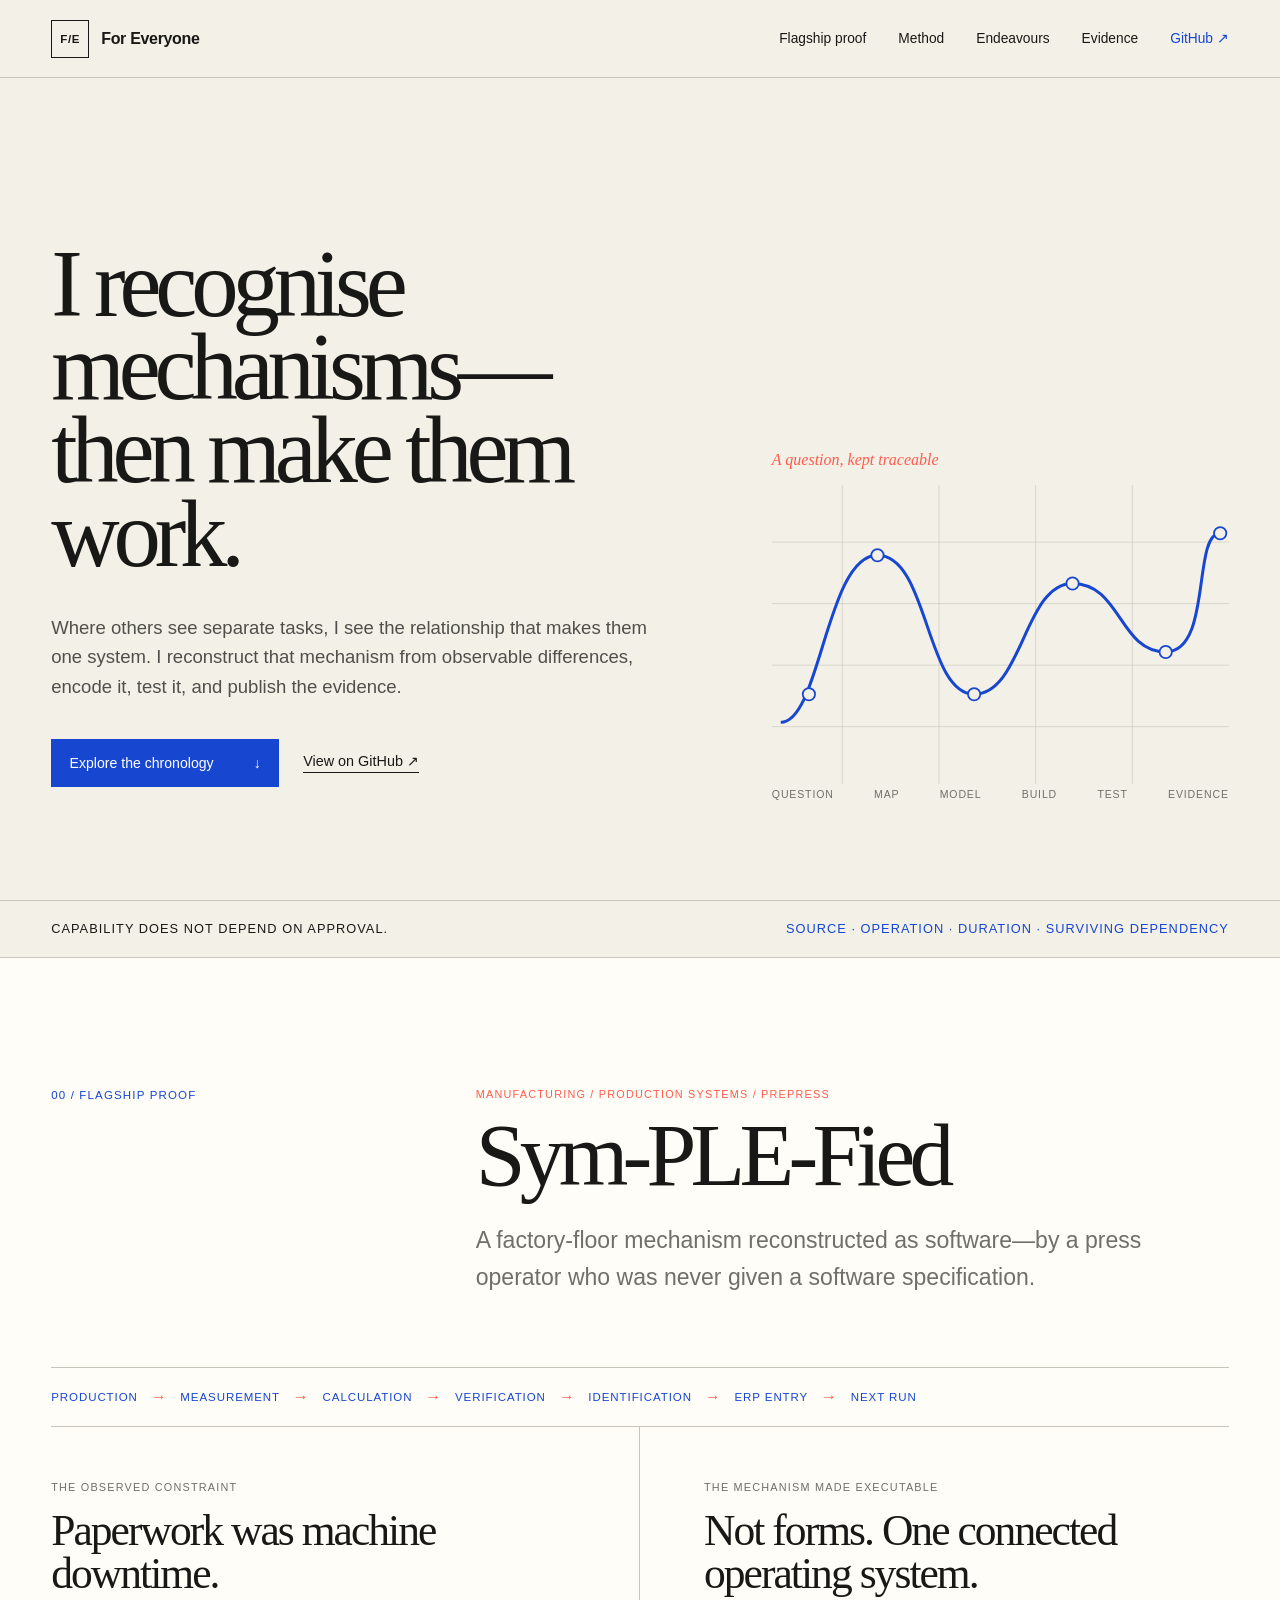
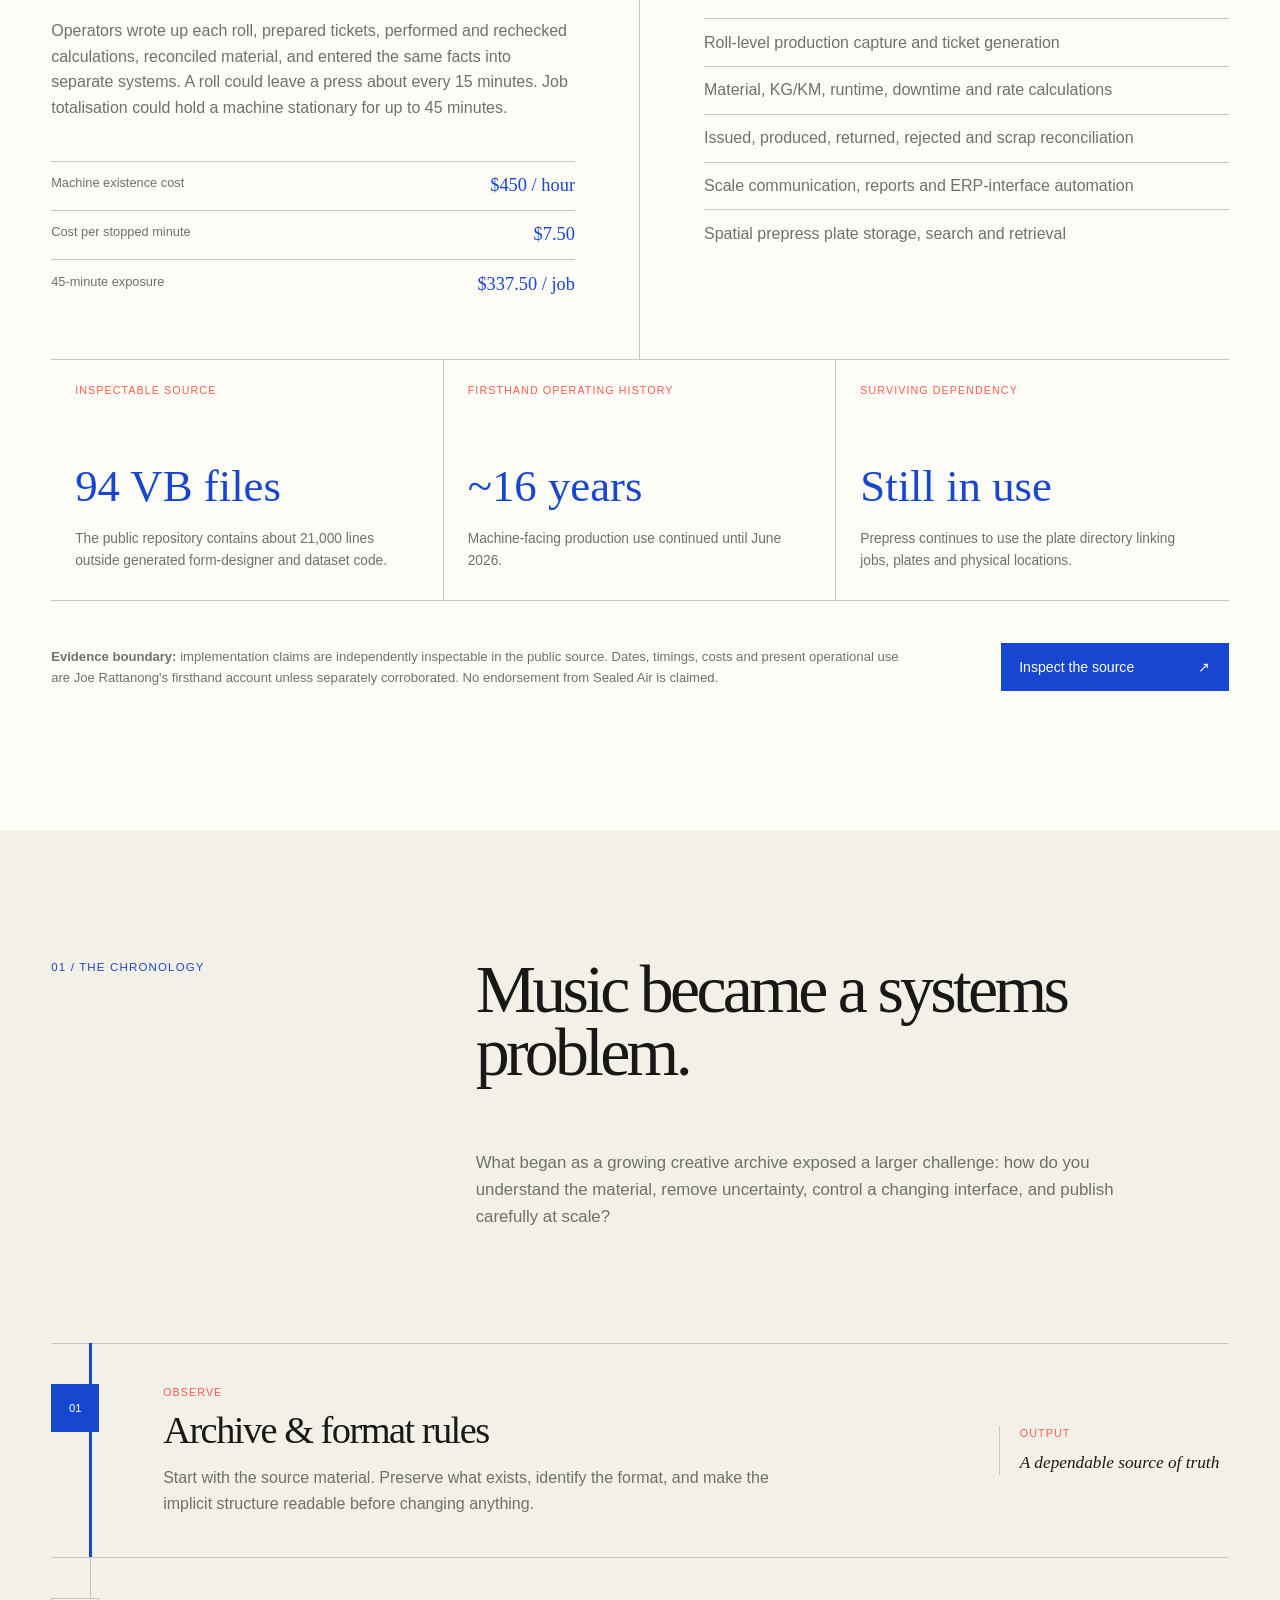
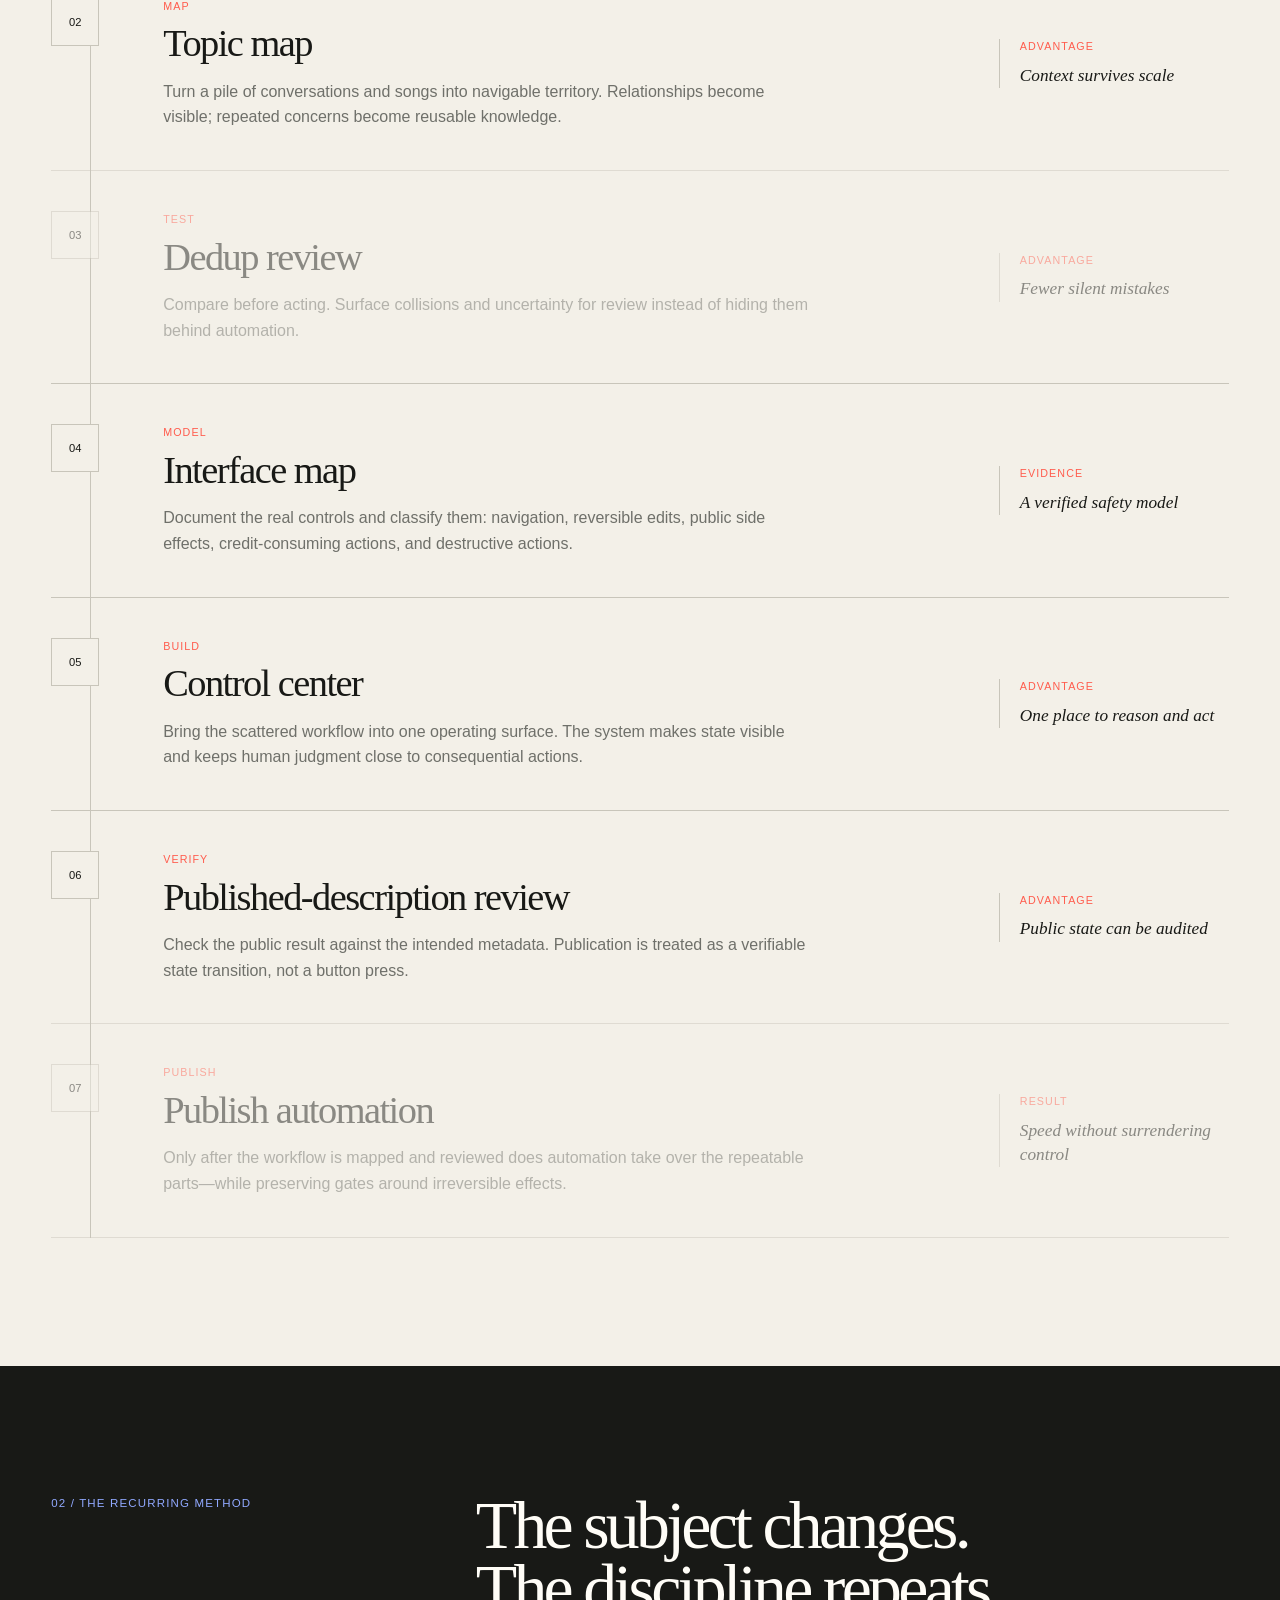
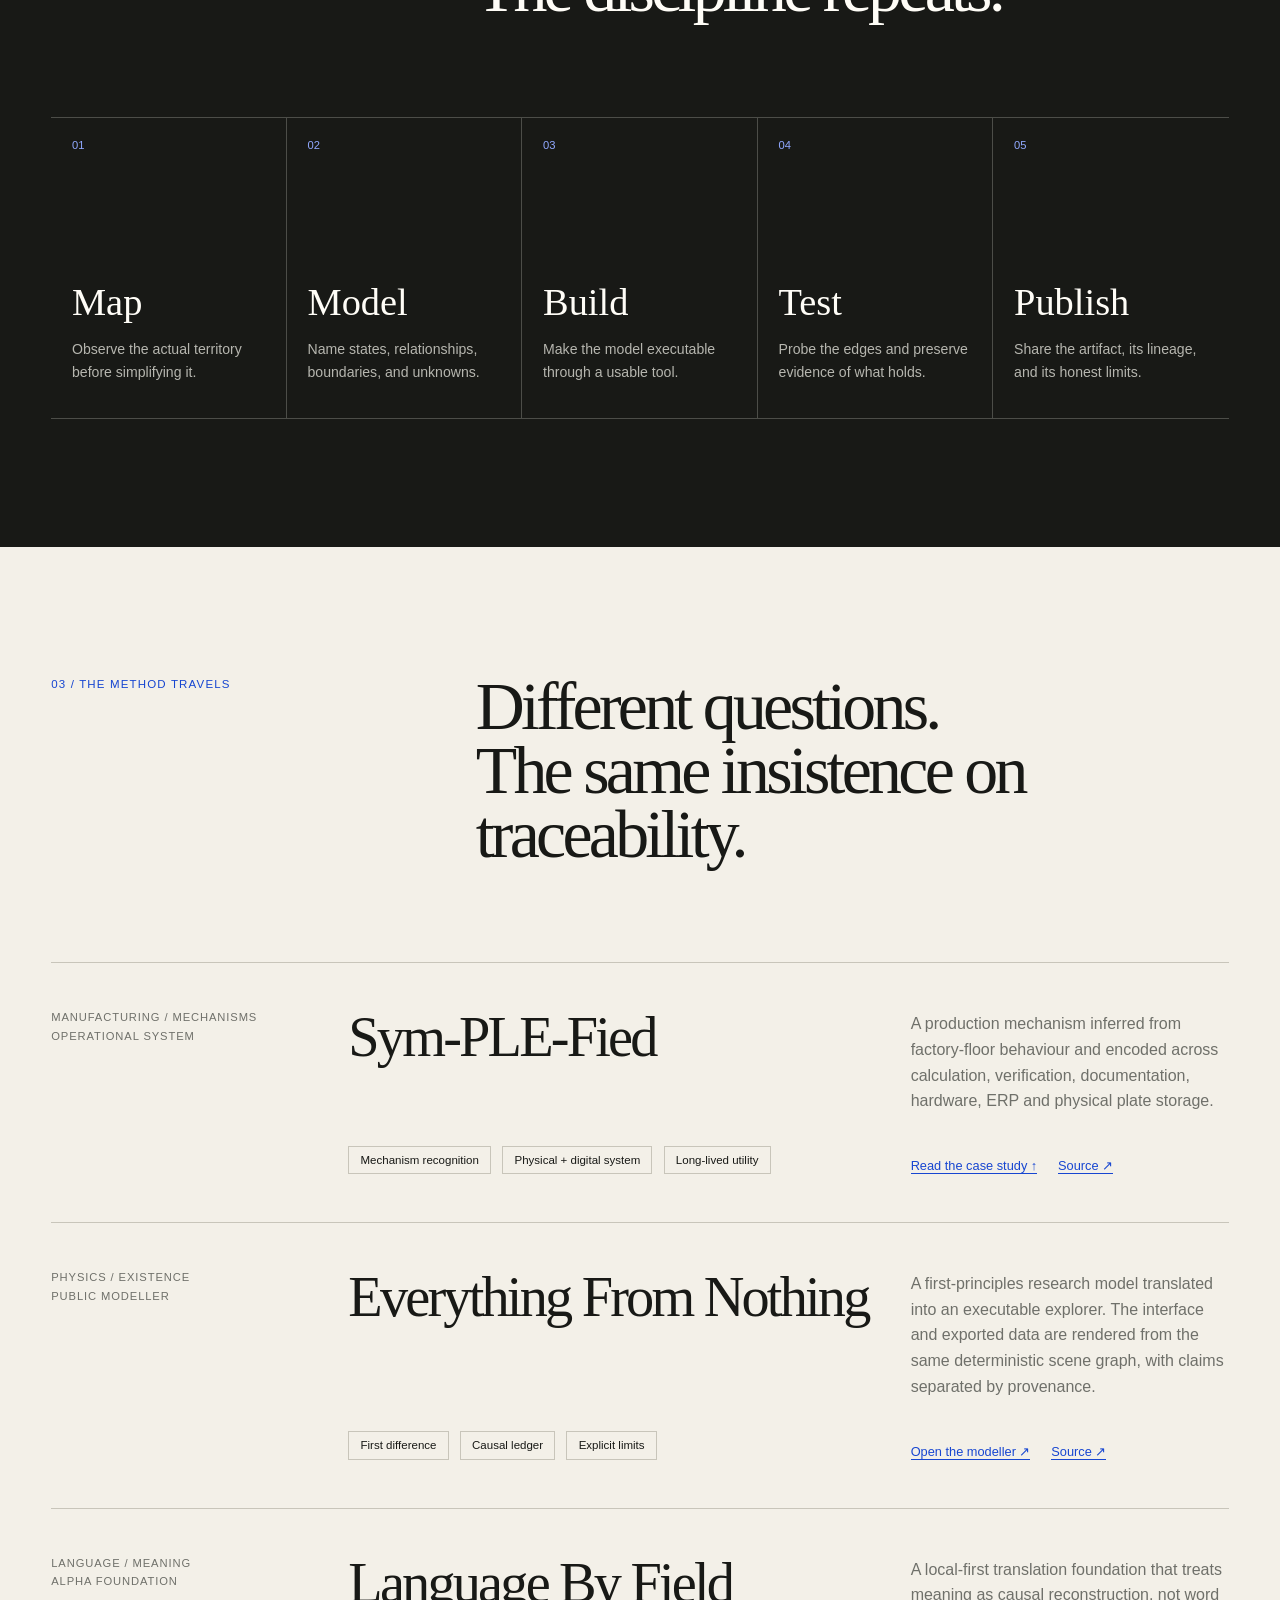
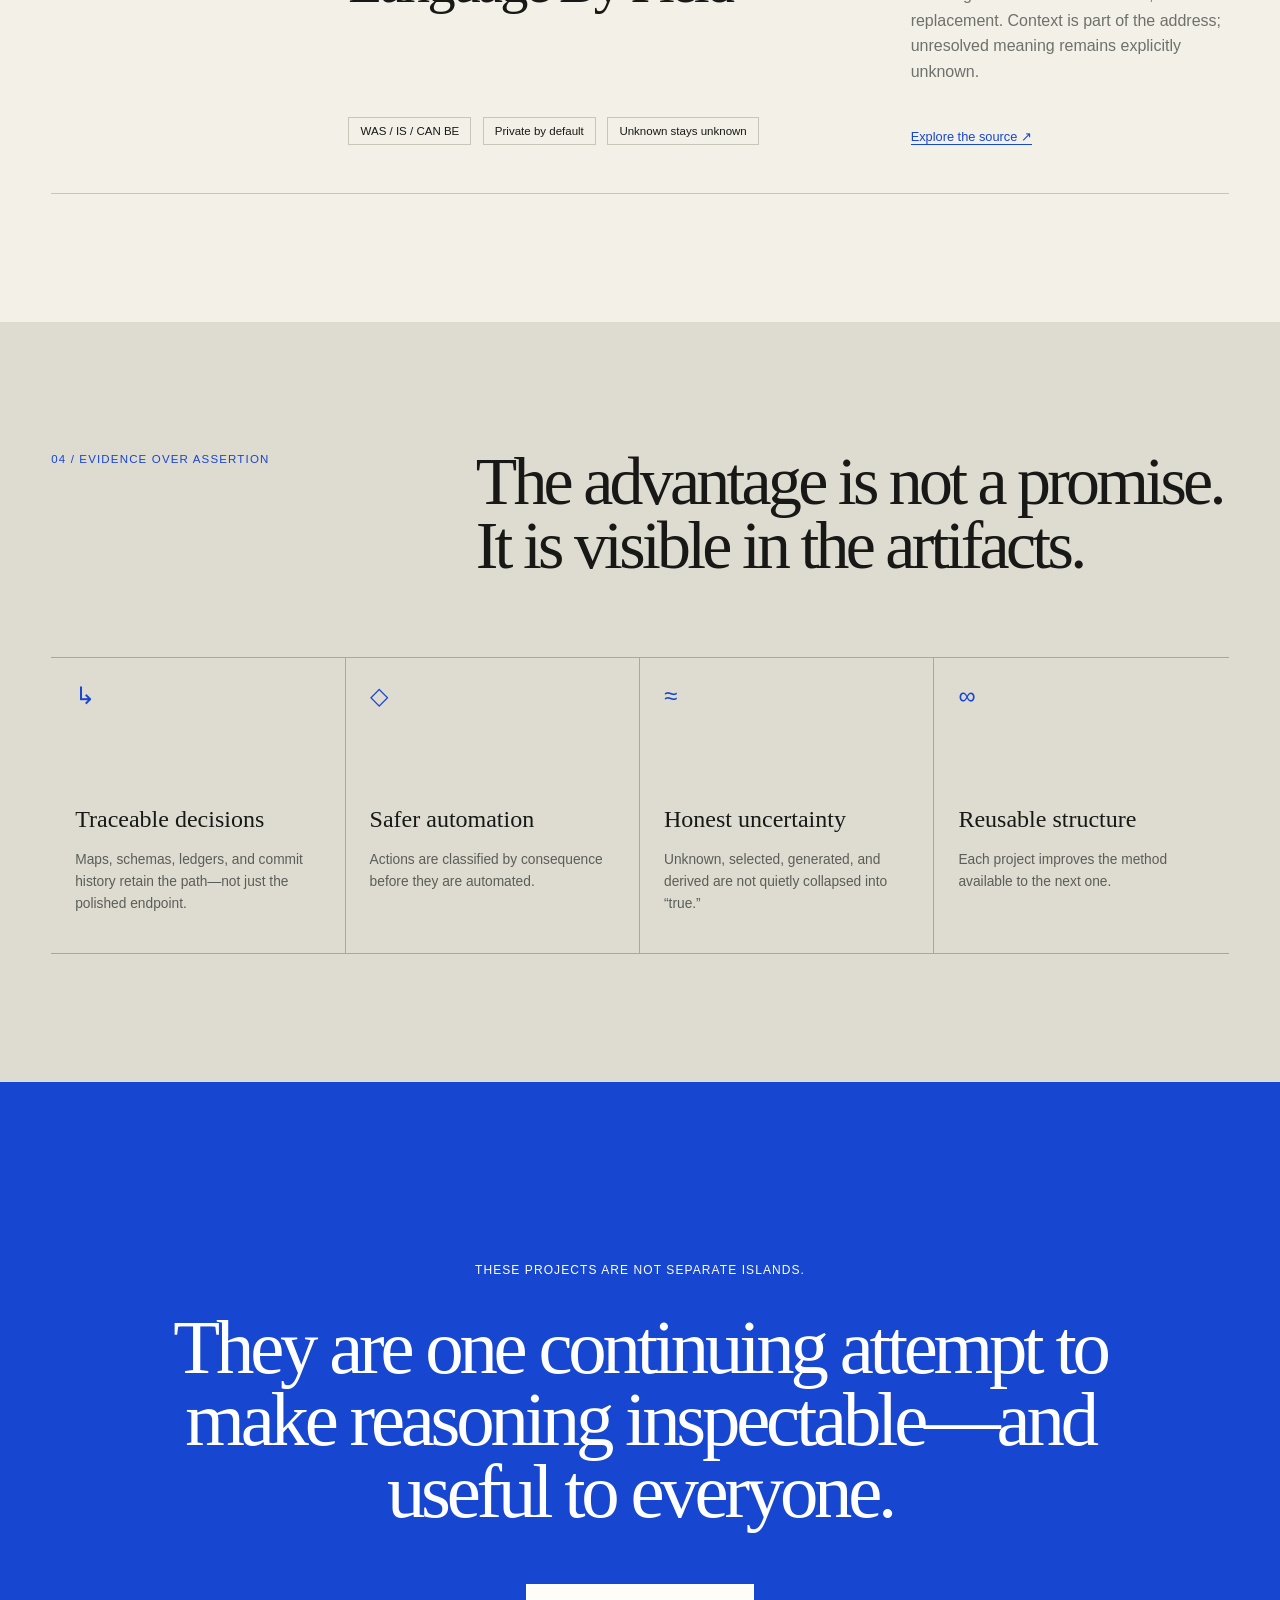
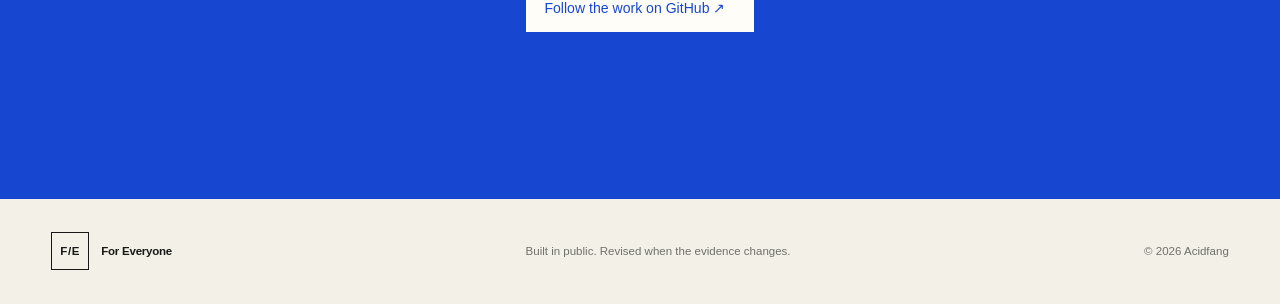
==== index.html @ eb678259 "Showcase mechanism recognition through Sym-PLE-Fied" ====
<!doctype html>
<html lang="en">
<head>
  <meta charset="UTF-8">
  <meta name="viewport" content="width=device-width, initial-scale=1.0">
  <meta name="description" content="Evidence of Joe Rattanong's ability to recognise hidden mechanisms and turn them into durable working systems.">
  <meta property="og:title" content="For Everyone — A method for working in public">
  <meta property="og:description" content="Map the problem. Model the meaning. Build the tool. Test the edges. Publish the evidence.">
  <meta name="theme-color" content="#f3f0e8">
  <title>For Everyone — A chronology of working systems</title>
  <link rel="stylesheet" href="styles.css">
</head>
<body>
  <a class="skip-link" href="#main">Skip to content</a>
  <header class="site-header">
    <a class="brand" href="#top" aria-label="For Everyone, home">
      <span class="brand-mark" aria-hidden="true">F/E</span>
      <span>For Everyone</span>
    </a>
    <button class="menu-toggle" aria-expanded="false" aria-controls="site-nav">Menu</button>
    <nav id="site-nav" aria-label="Main navigation">
      <a href="#mechanism">Flagship proof</a>
      <a href="#method">Method</a>
      <a href="#chronology">Endeavours</a>
      <a href="#evidence">Evidence</a>
      <a class="nav-github" href="https://github.com/Acidfang" target="_blank" rel="noreferrer">GitHub ↗</a>
    </nav>
  </header>

  <main id="main">
    <section class="hero" id="top">
      <div class="hero-copy">
        <h1>I recognise mechanisms—then make them work.</h1>
        <p>Where others see separate tasks, I see the relationship that makes them one system. I reconstruct that mechanism from observable differences, encode it, test it, and publish the evidence.</p>
        <div class="hero-actions">
          <a class="button" href="#chronology">Explore the chronology <span aria-hidden="true">↓</span></a>
          <a class="text-link" href="https://github.com/Acidfang" target="_blank" rel="noreferrer">View on GitHub ↗</a>
        </div>
      </div>
      <div class="hero-diagram" aria-label="A visual trace from a question to public evidence">
        <div class="trace-label">A question, kept traceable</div>
        <svg viewBox="0 0 520 340" role="img" aria-label="An evolving line moves through map, model, build, test, and publish">
          <path class="trace-grid" d="M0 65H520M0 135H520M0 205H520M0 275H520M80 0V340M190 0V340M300 0V340M410 0V340"/>
          <path class="trace-line" d="M10 270 C55 270 62 80 120 80 S175 238 230 238 S287 112 342 112 S395 190 448 190 S478 55 510 55"/>
          <g class="trace-points">
            <circle cx="42" cy="238" r="7"/><circle cx="120" cy="80" r="7"/><circle cx="230" cy="238" r="7"/>
            <circle cx="342" cy="112" r="7"/><circle cx="448" cy="190" r="7"/><circle cx="510" cy="55" r="7"/>
          </g>
        </svg>
        <div class="trace-legend"><span>question</span><span>map</span><span>model</span><span>build</span><span>test</span><span>evidence</span></div>
      </div>
    </section>

    <section class="principle-strip" aria-label="Core principle">
      <p>Capability does not depend on approval.</p>
      <p>Source · operation · duration · surviving dependency</p>
    </section>

    <section class="mechanism-case section" id="mechanism">
      <div class="case-heading">
        <p class="section-number">00 / Flagship proof</p>
        <div>
          <p class="case-kicker">Manufacturing / production systems / prepress</p>
          <h2>Sym-PLE-Fied</h2>
          <p class="case-lede">A factory-floor mechanism reconstructed as software—by a press operator who was never given a software specification.</p>
        </div>
      </div>

      <div class="case-flow" aria-label="The production mechanism recognised and automated">
        <span>Production</span><i>→</i><span>Measurement</span><i>→</i><span>Calculation</span><i>→</i><span>Verification</span><i>→</i><span>Identification</span><i>→</i><span>ERP entry</span><i>→</i><span>Next run</span>
      </div>

      <div class="case-grid">
        <article class="case-problem">
          <p class="case-label">The observed constraint</p>
          <h3>Paperwork was machine downtime.</h3>
          <p>Operators wrote up each roll, prepared tickets, performed and rechecked calculations, reconciled material, and entered the same facts into separate systems. A roll could leave a press about every 15 minutes. Job totalisation could hold a machine stationary for up to 45 minutes.</p>
          <dl class="impact-math">
            <div><dt>Machine existence cost</dt><dd>$450 / hour</dd></div>
            <div><dt>Cost per stopped minute</dt><dd>$7.50</dd></div>
            <div><dt>45-minute exposure</dt><dd>$337.50 / job</dd></div>
          </dl>
        </article>

        <article class="case-system">
          <p class="case-label">The mechanism made executable</p>
          <h3>Not forms. One connected operating system.</h3>
          <ul>
            <li>Roll-level production capture and ticket generation</li>
            <li>Material, KG/KM, runtime, downtime and rate calculations</li>
            <li>Issued, produced, returned, rejected and scrap reconciliation</li>
            <li>Scale communication, reports and ERP-interface automation</li>
            <li>Spatial prepress plate storage, search and retrieval</li>
          </ul>
        </article>
      </div>

      <div class="case-evidence">
        <article>
          <span>Inspectable source</span>
          <strong>94 VB files</strong>
          <p>The public repository contains about 21,000 lines outside generated form-designer and dataset code.</p>
        </article>
        <article>
          <span>Firsthand operating history</span>
          <strong>~16 years</strong>
          <p>Machine-facing production use continued until June 2026.</p>
        </article>
        <article>
          <span>Surviving dependency</span>
          <strong>Still in use</strong>
          <p>Prepress continues to use the plate directory linking jobs, plates and physical locations.</p>
        </article>
      </div>

      <div class="case-boundary">
        <p><strong>Evidence boundary:</strong> implementation claims are independently inspectable in the public source. Dates, timings, costs and present operational use are Joe Rattanong's firsthand account unless separately corroborated. No endorsement from Sealed Air is claimed.</p>
        <a class="button" href="https://github.com/Acidfang/Sym-PLE-Fied" target="_blank" rel="noreferrer">Inspect the source <span aria-hidden="true">↗</span></a>
      </div>
    </section>

    <section class="chronology section" id="chronology">
      <div class="section-intro">
        <p class="section-number">01 / The chronology</p>
        <h2>Music became a systems problem.</h2>
        <p>What began as a growing creative archive exposed a larger challenge: how do you understand the material, remove uncertainty, control a changing interface, and publish carefully at scale?</p>
      </div>

      <div class="timeline" data-timeline>
        <div class="timeline-rail" aria-hidden="true"><span></span></div>
        <article class="timeline-step is-active" data-step>
          <div class="step-index">01</div>
          <div class="step-copy">
            <p class="step-type">Observe</p>
            <h3>Archive &amp; format rules</h3>
            <p>Start with the source material. Preserve what exists, identify the format, and make the implicit structure readable before changing anything.</p>
          </div>
          <div class="step-output"><span>Output</span> A dependable source of truth</div>
        </article>
        <article class="timeline-step" data-step>
          <div class="step-index">02</div>
          <div class="step-copy">
            <p class="step-type">Map</p>
            <h3>Topic map</h3>
            <p>Turn a pile of conversations and songs into navigable territory. Relationships become visible; repeated concerns become reusable knowledge.</p>
          </div>
          <div class="step-output"><span>Advantage</span> Context survives scale</div>
        </article>
        <article class="timeline-step" data-step>
          <div class="step-index">03</div>
          <div class="step-copy">
            <p class="step-type">Test</p>
            <h3>Dedup review</h3>
            <p>Compare before acting. Surface collisions and uncertainty for review instead of hiding them behind automation.</p>
          </div>
          <div class="step-output"><span>Advantage</span> Fewer silent mistakes</div>
        </article>
        <article class="timeline-step" data-step>
          <div class="step-index">04</div>
          <div class="step-copy">
            <p class="step-type">Model</p>
            <h3>Interface map</h3>
            <p>Document the real controls and classify them: navigation, reversible edits, public side effects, credit-consuming actions, and destructive actions.</p>
          </div>
          <div class="step-output"><span>Evidence</span> A verified safety model</div>
        </article>
        <article class="timeline-step" data-step>
          <div class="step-index">05</div>
          <div class="step-copy">
            <p class="step-type">Build</p>
            <h3>Control center</h3>
            <p>Bring the scattered workflow into one operating surface. The system makes state visible and keeps human judgment close to consequential actions.</p>
          </div>
          <div class="step-output"><span>Advantage</span> One place to reason and act</div>
        </article>
        <article class="timeline-step" data-step>
          <div class="step-index">06</div>
          <div class="step-copy">
            <p class="step-type">Verify</p>
            <h3>Published-description review</h3>
            <p>Check the public result against the intended metadata. Publication is treated as a verifiable state transition, not a button press.</p>
          </div>
          <div class="step-output"><span>Advantage</span> Public state can be audited</div>
        </article>
        <article class="timeline-step" data-step>
          <div class="step-index">07</div>
          <div class="step-copy">
            <p class="step-type">Publish</p>
            <h3>Publish automation</h3>
            <p>Only after the workflow is mapped and reviewed does automation take over the repeatable parts—while preserving gates around irreversible effects.</p>
          </div>
          <div class="step-output"><span>Result</span> Speed without surrendering control</div>
        </article>
      </div>
    </section>

    <section class="method section" id="method">
      <div class="section-intro compact">
        <p class="section-number">02 / The recurring method</p>
        <h2>The subject changes.<br>The discipline repeats.</h2>
      </div>
      <ol class="method-loop">
        <li><span>01</span><strong>Map</strong><p>Observe the actual territory before simplifying it.</p></li>
        <li><span>02</span><strong>Model</strong><p>Name states, relationships, boundaries, and unknowns.</p></li>
        <li><span>03</span><strong>Build</strong><p>Make the model executable through a usable tool.</p></li>
        <li><span>04</span><strong>Test</strong><p>Probe the edges and preserve evidence of what holds.</p></li>
        <li><span>05</span><strong>Publish</strong><p>Share the artifact, its lineage, and its honest limits.</p></li>
      </ol>
    </section>

    <section class="endeavours section" id="endeavours">
      <div class="section-intro compact">
        <p class="section-number">03 / The method travels</p>
        <h2>Different questions.<br>The same insistence on traceability.</h2>
      </div>
      <div class="project-list">
        <article class="project">
          <div class="project-meta"><span>Manufacturing / mechanisms</span><span>Operational system</span></div>
          <h3>Sym-PLE-Fied</h3>
          <p>A production mechanism inferred from factory-floor behaviour and encoded across calculation, verification, documentation, hardware, ERP and physical plate storage.</p>
          <ul aria-label="Project principles"><li>Mechanism recognition</li><li>Physical + digital system</li><li>Long-lived utility</li></ul>
          <div class="project-links">
            <a href="#mechanism">Read the case study ↑</a>
            <a href="https://github.com/Acidfang/Sym-PLE-Fied" target="_blank" rel="noreferrer">Source ↗</a>
          </div>
        </article>
        <article class="project">
          <div class="project-meta"><span>Physics / existence</span><span>Public modeller</span></div>
          <h3>Everything From Nothing</h3>
          <p>A first-principles research model translated into an executable explorer. The interface and exported data are rendered from the same deterministic scene graph, with claims separated by provenance.</p>
          <ul aria-label="Project principles"><li>First difference</li><li>Causal ledger</li><li>Explicit limits</li></ul>
          <div class="project-links">
            <a href="https://acidfang.github.io/EverthingFromNothing/" target="_blank" rel="noreferrer">Open the modeller ↗</a>
            <a href="https://github.com/Acidfang/EverthingFromNothing" target="_blank" rel="noreferrer">Source ↗</a>
          </div>
        </article>
        <article class="project">
          <div class="project-meta"><span>Language / meaning</span><span>Alpha foundation</span></div>
          <h3>Language By Field</h3>
          <p>A local-first translation foundation that treats meaning as causal reconstruction, not word replacement. Context is part of the address; unresolved meaning remains explicitly unknown.</p>
          <ul aria-label="Project principles"><li>WAS / IS / CAN BE</li><li>Private by default</li><li>Unknown stays unknown</li></ul>
          <div class="project-links">
            <a href="https://github.com/Acidfang/LanguageByField" target="_blank" rel="noreferrer">Explore the source ↗</a>
          </div>
        </article>
      </div>
    </section>

    <section class="evidence section" id="evidence">
      <div class="evidence-heading">
        <p class="section-number">04 / Evidence over assertion</p>
        <h2>The advantage is not a promise.<br>It is visible in the artifacts.</h2>
      </div>
      <div class="evidence-grid">
        <div><span class="evidence-mark">↳</span><h3>Traceable decisions</h3><p>Maps, schemas, ledgers, and commit history retain the path—not just the polished endpoint.</p></div>
        <div><span class="evidence-mark">◇</span><h3>Safer automation</h3><p>Actions are classified by consequence before they are automated.</p></div>
        <div><span class="evidence-mark">≈</span><h3>Honest uncertainty</h3><p>Unknown, selected, generated, and derived are not quietly collapsed into “true.”</p></div>
        <div><span class="evidence-mark">∞</span><h3>Reusable structure</h3><p>Each project improves the method available to the next one.</p></div>
      </div>
    </section>

    <section class="closing">
      <p>These projects are not separate islands.</p>
      <h2>They are one continuing attempt to make reasoning inspectable—and useful to everyone.</h2>
      <a class="button button-light" href="https://github.com/Acidfang" target="_blank" rel="noreferrer">Follow the work on GitHub ↗</a>
    </section>
  </main>

  <footer>
    <a class="brand footer-brand" href="#top"><span class="brand-mark">F/E</span><span>For Everyone</span></a>
    <p>Built in public. Revised when the evidence changes.</p>
    <p>© <span id="year"></span> Acidfang</p>
  </footer>
  <script src="script.js"></script>
</body>
</html>
---- styles.css ----
:root {
  --paper: #f3f0e8;
  --ink: #181916;
  --muted: #6f706a;
  --rule: #c8c5ba;
  --blue: #1746d1;
  --coral: #ff5c4d;
  --white: #fffdf7;
  --serif: Georgia, "Times New Roman", serif;
  --sans: "Segoe UI", Helvetica, Arial, sans-serif;
}

* { box-sizing: border-box; }
html { scroll-behavior: smooth; }
body { margin: 0; background: var(--paper); color: var(--ink); font-family: var(--sans); }
a { color: inherit; text-decoration: none; }
p { line-height: 1.6; }
.skip-link { position: fixed; left: 1rem; top: -5rem; z-index: 99; background: var(--ink); color: white; padding: .8rem 1rem; }
.skip-link:focus { top: 1rem; }

.site-header { height: 78px; padding: 0 clamp(1.25rem, 4vw, 4.5rem); display: flex; align-items: center; justify-content: space-between; border-bottom: 1px solid var(--rule); position: relative; z-index: 10; }
.brand { display: flex; align-items: center; gap: .75rem; font-weight: 650; letter-spacing: -.02em; }
.brand-mark { width: 38px; height: 38px; display: grid; place-items: center; border: 1px solid var(--ink); font-size: .72rem; letter-spacing: .05em; }
nav { display: flex; align-items: center; gap: 2rem; font-size: .86rem; }
nav a { padding: .5rem 0; border-bottom: 1px solid transparent; }
nav a:hover, nav a:focus-visible { border-color: var(--ink); }
.nav-github { color: var(--blue); }
.menu-toggle { display: none; background: none; border: 0; font: inherit; }

.hero { min-height: calc(100vh - 78px); padding: clamp(4rem, 9vw, 9rem) clamp(1.25rem, 4vw, 4.5rem) 4rem; display: grid; grid-template-columns: minmax(0, 1.15fr) minmax(320px, .85fr); gap: clamp(3rem, 8vw, 9rem); align-items: center; }
.hero h1 { font: 400 clamp(3.4rem, 7.4vw, 7.9rem)/.88 var(--serif); letter-spacing: -.065em; max-width: 950px; margin: 0; }
.hero-copy > p { max-width: 670px; color: #4f504c; font-size: clamp(1.05rem, 1.45vw, 1.3rem); margin: 2.3rem 0; }
.hero-actions { display: flex; align-items: center; flex-wrap: wrap; gap: 1.5rem; }
.button { display: inline-flex; align-items: center; justify-content: space-between; min-width: 228px; gap: 2rem; background: var(--blue); color: white; padding: 1rem 1.15rem; font-size: .88rem; transition: transform .2s, background .2s; }
.button:hover { transform: translateY(-2px); background: #0f36ad; }
.text-link { font-size: .9rem; border-bottom: 1px solid var(--ink); padding-bottom: .18rem; }
.hero-diagram { align-self: end; padding-bottom: 4vh; min-width: 0; }
.trace-label { font: italic 1rem var(--serif); color: var(--coral); margin-bottom: 1rem; }
.hero-diagram svg { width: 100%; overflow: visible; }
.trace-grid { fill: none; stroke: var(--rule); stroke-width: .7; }
.trace-line { fill: none; stroke: var(--blue); stroke-width: 3; vector-effect: non-scaling-stroke; }
.trace-points circle { fill: var(--paper); stroke: var(--blue); stroke-width: 2; }
.trace-legend { display: flex; justify-content: space-between; font-size: .66rem; text-transform: uppercase; letter-spacing: .08em; color: var(--muted); }

.principle-strip { border-top: 1px solid var(--rule); border-bottom: 1px solid var(--rule); padding: 1.1rem clamp(1.25rem, 4vw, 4.5rem); display: flex; justify-content: space-between; gap: 2rem; font-size: .8rem; text-transform: uppercase; letter-spacing: .08em; }
.principle-strip p { margin: 0; }
.principle-strip p:last-child { color: var(--blue); }

.mechanism-case { background: var(--white); }
.case-heading { display: grid; grid-template-columns: 1fr 2fr; gap: 3rem; margin-bottom: 4.5rem; }
.case-kicker, .case-label { margin: 0 0 .8rem; color: var(--coral); font-size: .68rem; text-transform: uppercase; letter-spacing: .11em; }
.case-heading h2 { margin: 0; font: 400 clamp(3.5rem, 7vw, 7.8rem)/.86 var(--serif); letter-spacing: -.065em; }
.case-lede { max-width: 780px; margin: 1.8rem 0 0; color: var(--muted); font-size: clamp(1.1rem, 1.8vw, 1.45rem); }
.case-flow { display: flex; flex-wrap: wrap; align-items: center; gap: .8rem; padding: 1.25rem 0; border-top: 1px solid var(--rule); border-bottom: 1px solid var(--rule); color: var(--blue); font-size: .72rem; text-transform: uppercase; letter-spacing: .08em; }
.case-flow i { color: var(--coral); font: normal 1rem var(--sans); }
.case-grid { display: grid; grid-template-columns: 1fr 1fr; border-bottom: 1px solid var(--rule); }
.case-grid article { padding: clamp(2rem, 4vw, 4.5rem) 0; }
.case-grid article:first-child { padding-right: clamp(2rem, 5vw, 6rem); border-right: 1px solid var(--rule); }
.case-grid article:last-child { padding-left: clamp(2rem, 5vw, 6rem); }
.case-grid h3 { margin: 0 0 1.4rem; font: 400 clamp(2rem, 3.4vw, 4rem)/1 var(--serif); letter-spacing: -.045em; }
.case-grid p, .case-grid li { color: var(--muted); }
.case-system ul { list-style: none; margin: 0; padding: 0; }
.case-system li { padding: .9rem 0; border-top: 1px solid var(--rule); }
.impact-math { margin: 2.5rem 0 0; }
.impact-math div { display: flex; justify-content: space-between; gap: 1rem; padding: .85rem 0; border-top: 1px solid var(--rule); }
.impact-math dt { color: var(--muted); font-size: .8rem; }
.impact-math dd { margin: 0; color: var(--blue); font: 400 1.15rem var(--serif); }
.case-evidence { display: grid; grid-template-columns: repeat(3, 1fr); border-bottom: 1px solid var(--rule); }
.case-evidence article { min-height: 240px; padding: 1.5rem; border-right: 1px solid var(--rule); }
.case-evidence article:last-child { border-right: 0; }
.case-evidence span { display: block; color: var(--coral); font-size: .67rem; text-transform: uppercase; letter-spacing: .1em; }
.case-evidence strong { display: block; margin: 4rem 0 1rem; color: var(--blue); font: 400 clamp(2rem, 3.5vw, 4rem) var(--serif); }
.case-evidence p { margin: 0; color: var(--muted); font-size: .86rem; }
.case-boundary { display: grid; grid-template-columns: 2fr auto; gap: 3rem; align-items: center; padding-top: 2rem; }
.case-boundary p { max-width: 850px; color: var(--muted); font-size: .82rem; }

.section { padding: clamp(5rem, 10vw, 10rem) clamp(1.25rem, 4vw, 4.5rem); }
.section-intro { display: grid; grid-template-columns: 1fr 2fr; gap: 3rem; margin-bottom: 6rem; }
.section-number { margin: 0; font-size: .72rem; text-transform: uppercase; letter-spacing: .1em; color: var(--blue); }
.section-intro h2, .evidence-heading h2 { font: 400 clamp(2.8rem, 5.3vw, 5.7rem)/.94 var(--serif); letter-spacing: -.055em; margin: 0; }
.section-intro > p:last-child { grid-column: 2; max-width: 670px; color: var(--muted); font-size: 1.05rem; }
.section-intro.compact h2 { grid-column: 2; }

.timeline { position: relative; max-width: 1220px; margin-left: auto; }
.timeline-rail { position: absolute; top: 0; bottom: 0; left: 39px; width: 1px; background: var(--rule); }
.timeline-rail span { display: block; width: 3px; margin-left: -1px; height: var(--progress, 5%); background: var(--blue); transition: height .15s linear; }
.timeline-step { display: grid; grid-template-columns: 80px minmax(0, 1fr) 230px; gap: 2rem; padding: 2.5rem 0; border-top: 1px solid var(--rule); opacity: .48; transition: opacity .35s; }
.timeline-step:last-child { border-bottom: 1px solid var(--rule); }
.timeline-step.is-active { opacity: 1; }
.step-index { position: relative; z-index: 1; width: 48px; height: 48px; background: var(--paper); border: 1px solid var(--rule); display: grid; place-items: center; font-size: .7rem; }
.is-active .step-index { background: var(--blue); color: white; border-color: var(--blue); }
.step-type, .step-output span { margin: 0 0 .6rem; color: var(--coral); text-transform: uppercase; font-size: .67rem; letter-spacing: .1em; }
.step-copy h3 { font: 400 clamp(2rem, 3vw, 3.5rem)/1 var(--serif); letter-spacing: -.04em; margin: 0 0 1rem; }
.step-copy p:last-child { max-width: 650px; color: var(--muted); margin-bottom: 0; }
.step-output { border-left: 1px solid var(--rule); padding-left: 1.25rem; align-self: center; font: italic 1.08rem/1.4 var(--serif); }
.step-output span { display: block; font-family: var(--sans); font-style: normal; }

.method { background: var(--ink); color: var(--white); }
.method .section-number { color: #91a9ff; }
.method-loop { list-style: none; margin: 0; padding: 0; display: grid; grid-template-columns: repeat(5, 1fr); border-top: 1px solid #4c4d48; border-bottom: 1px solid #4c4d48; }
.method-loop li { min-height: 300px; padding: 1.3rem; border-right: 1px solid #4c4d48; display: flex; flex-direction: column; }
.method-loop li:last-child { border-right: 0; }
.method-loop span { color: #91a9ff; font-size: .7rem; }
.method-loop strong { font: 400 clamp(2rem, 3vw, 3.2rem) var(--serif); margin-top: auto; }
.method-loop p { color: #b6b6af; font-size: .88rem; max-width: 190px; }

.project-list { border-top: 1px solid var(--rule); }
.project { padding: 3rem 0; border-bottom: 1px solid var(--rule); display: grid; grid-template-columns: 1fr 2fr 1.2fr; gap: 2rem; }
.project-meta { color: var(--muted); font-size: .7rem; text-transform: uppercase; letter-spacing: .08em; display: flex; flex-direction: column; gap: .4rem; }
.project h3 { font: 400 clamp(2.5rem, 4.4vw, 5rem)/.95 var(--serif); letter-spacing: -.05em; margin: 0; }
.project > p { margin: 0; color: var(--muted); }
.project ul { grid-column: 2; list-style: none; padding: 0; margin: 0; display: flex; flex-wrap: wrap; gap: .7rem; }
.project li { border: 1px solid var(--rule); padding: .45rem .7rem; font-size: .72rem; }
.project-links { display: flex; gap: 1.3rem; align-items: end; font-size: .8rem; }
.project-links a { color: var(--blue); border-bottom: 1px solid currentColor; }

.evidence { background: #dedbd1; }
.evidence-heading { display: grid; grid-template-columns: 1fr 2fr; gap: 3rem; margin-bottom: 5rem; }
.evidence-grid { display: grid; grid-template-columns: repeat(4, 1fr); border-top: 1px solid #aaa79e; border-bottom: 1px solid #aaa79e; }
.evidence-grid > div { min-height: 285px; padding: 1.5rem; border-right: 1px solid #aaa79e; }
.evidence-grid > div:last-child { border-right: 0; }
.evidence-mark { color: var(--blue); font-size: 1.5rem; }
.evidence-grid h3 { font: 400 1.5rem var(--serif); margin: 6rem 0 1rem; }
.evidence-grid p { color: #5c5d58; font-size: .86rem; }

.closing { padding: clamp(6rem, 13vw, 13rem) clamp(1.25rem, 8vw, 10rem); background: var(--blue); color: white; text-align: center; }
.closing > p { font-size: .75rem; text-transform: uppercase; letter-spacing: .09em; }
.closing h2 { font: 400 clamp(3rem, 6vw, 6.8rem)/.94 var(--serif); letter-spacing: -.055em; max-width: 1200px; margin: 2rem auto 3.5rem; }
.button-light { background: var(--white); color: var(--blue); }
.button-light:hover { background: white; color: var(--ink); }
footer { padding: 2rem clamp(1.25rem, 4vw, 4.5rem); display: flex; justify-content: space-between; align-items: center; gap: 2rem; font-size: .72rem; color: var(--muted); }
.footer-brand { color: var(--ink); }

@media (max-width: 900px) {
  .hero { min-height: auto; grid-template-columns: 1fr; }
  .hero-diagram { width: min(100%, 600px); }
  .section-intro, .evidence-heading, .case-heading { grid-template-columns: 1fr; }
  .section-intro h2, .section-intro > p:last-child, .section-intro.compact h2, .evidence-heading h2 { grid-column: 1; }
  .timeline-step { grid-template-columns: 64px 1fr; }
  .step-output { grid-column: 2; }
  .timeline-rail { left: 31px; }
  .method-loop { grid-template-columns: 1fr; }
  .method-loop li { min-height: 170px; border-right: 0; border-bottom: 1px solid #4c4d48; }
  .method-loop li:last-child { border-bottom: 0; }
  .project { grid-template-columns: 1fr; }
  .project ul { grid-column: 1; }
  .project-links { align-items: start; }
  .evidence-grid { grid-template-columns: 1fr 1fr; }
  .evidence-grid > div:nth-child(2) { border-right: 0; }
  .evidence-grid > div { border-bottom: 1px solid #aaa79e; }
  .evidence-grid > div:nth-child(n+3) { border-bottom: 0; }
  .case-grid { grid-template-columns: 1fr; }
  .case-grid article:first-child { padding-right: 0; border-right: 0; }
  .case-grid article:last-child { padding-left: 0; border-top: 1px solid var(--rule); }
  .case-boundary { grid-template-columns: 1fr; }
}

@media (max-width: 640px) {
  .site-header { height: 66px; }
  .menu-toggle { display: block; cursor: pointer; }
  nav { display: none; position: absolute; top: 66px; left: 0; right: 0; background: var(--paper); padding: 1.5rem; border-bottom: 1px solid var(--rule); flex-direction: column; align-items: flex-start; gap: 1rem; }
  nav.is-open { display: flex; }
  .hero { padding-top: 4.5rem; }
  .hero h1 { font-size: clamp(3rem, 15vw, 4.6rem); }
  .hero-diagram { padding-top: 1rem; }
  .principle-strip { flex-direction: column; gap: .3rem; }
  .section-intro { margin-bottom: 3.5rem; }
  .timeline-step { grid-template-columns: 50px 1fr; gap: 1rem; }
  .timeline-rail { left: 24px; }
  .step-index { width: 38px; height: 38px; }
  .step-output { border-left: 0; padding: 0; }
  .evidence-grid { grid-template-columns: 1fr; }
  .evidence-grid > div { border-right: 0; border-bottom: 1px solid #aaa79e !important; min-height: 230px; }
  .evidence-grid > div:last-child { border-bottom: 0 !important; }
  .evidence-grid h3 { margin-top: 3.5rem; }
  .case-evidence { grid-template-columns: 1fr; }
  .case-evidence article { min-height: 190px; border-right: 0; border-bottom: 1px solid var(--rule); }
  .case-evidence article:last-child { border-bottom: 0; }
  .case-evidence strong { margin-top: 2.5rem; }
  footer { flex-direction: column; align-items: flex-start; }
}

@media (prefers-reduced-motion: reduce) {
  html { scroll-behavior: auto; }
  *, *::before, *::after { animation-duration: .01ms !important; transition-duration: .01ms !important; }
}
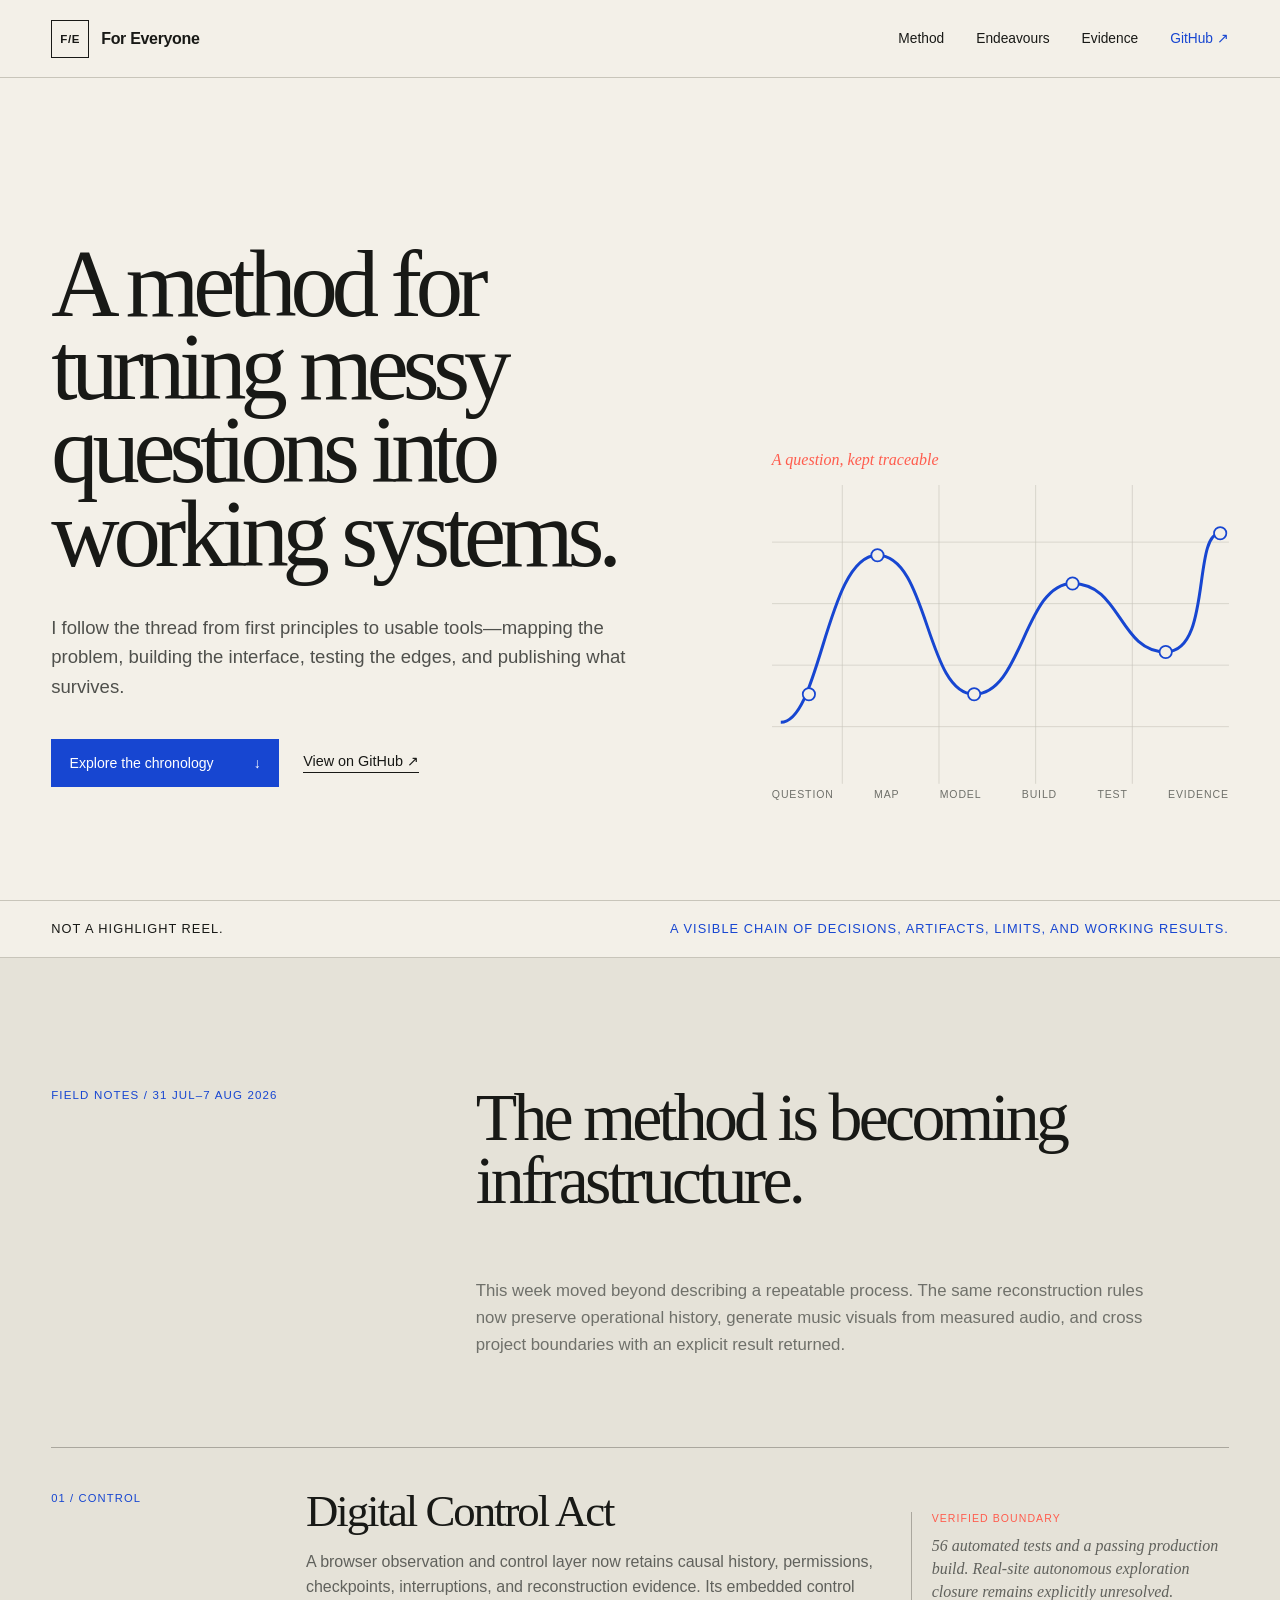
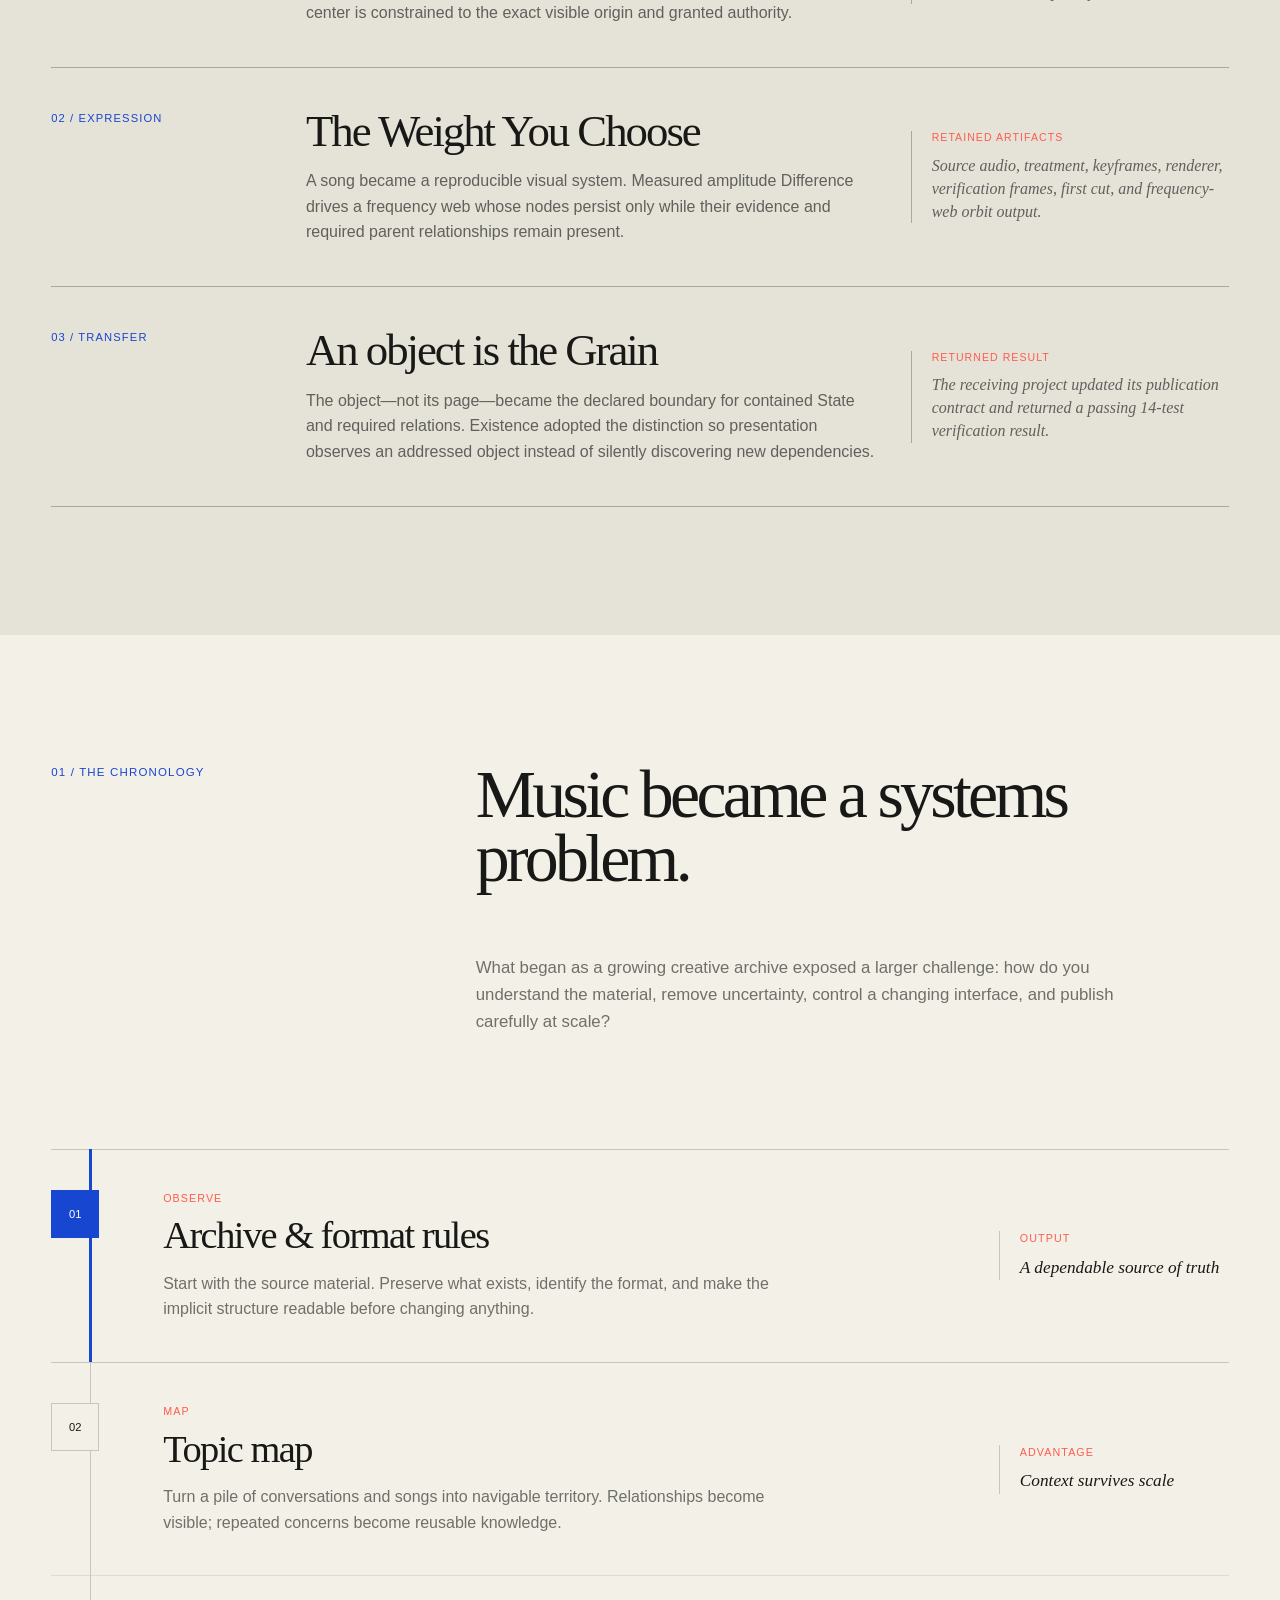
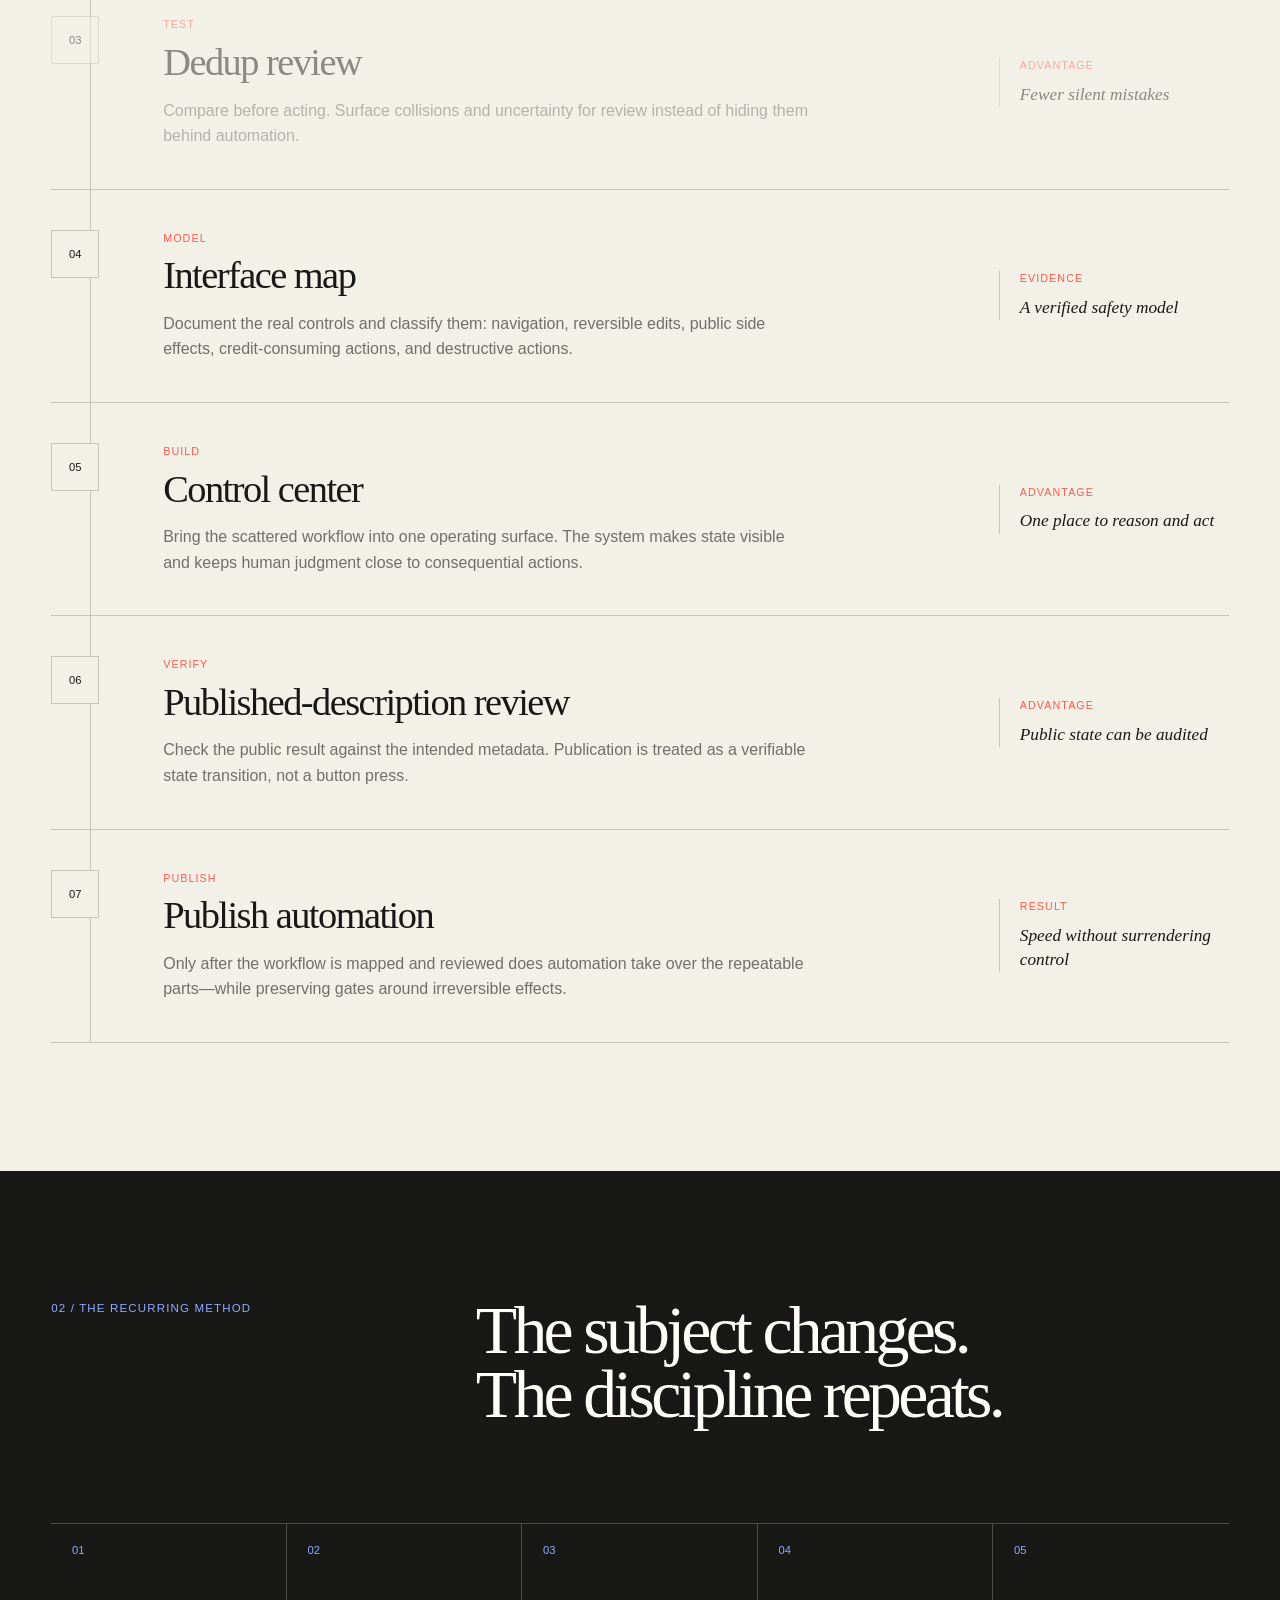
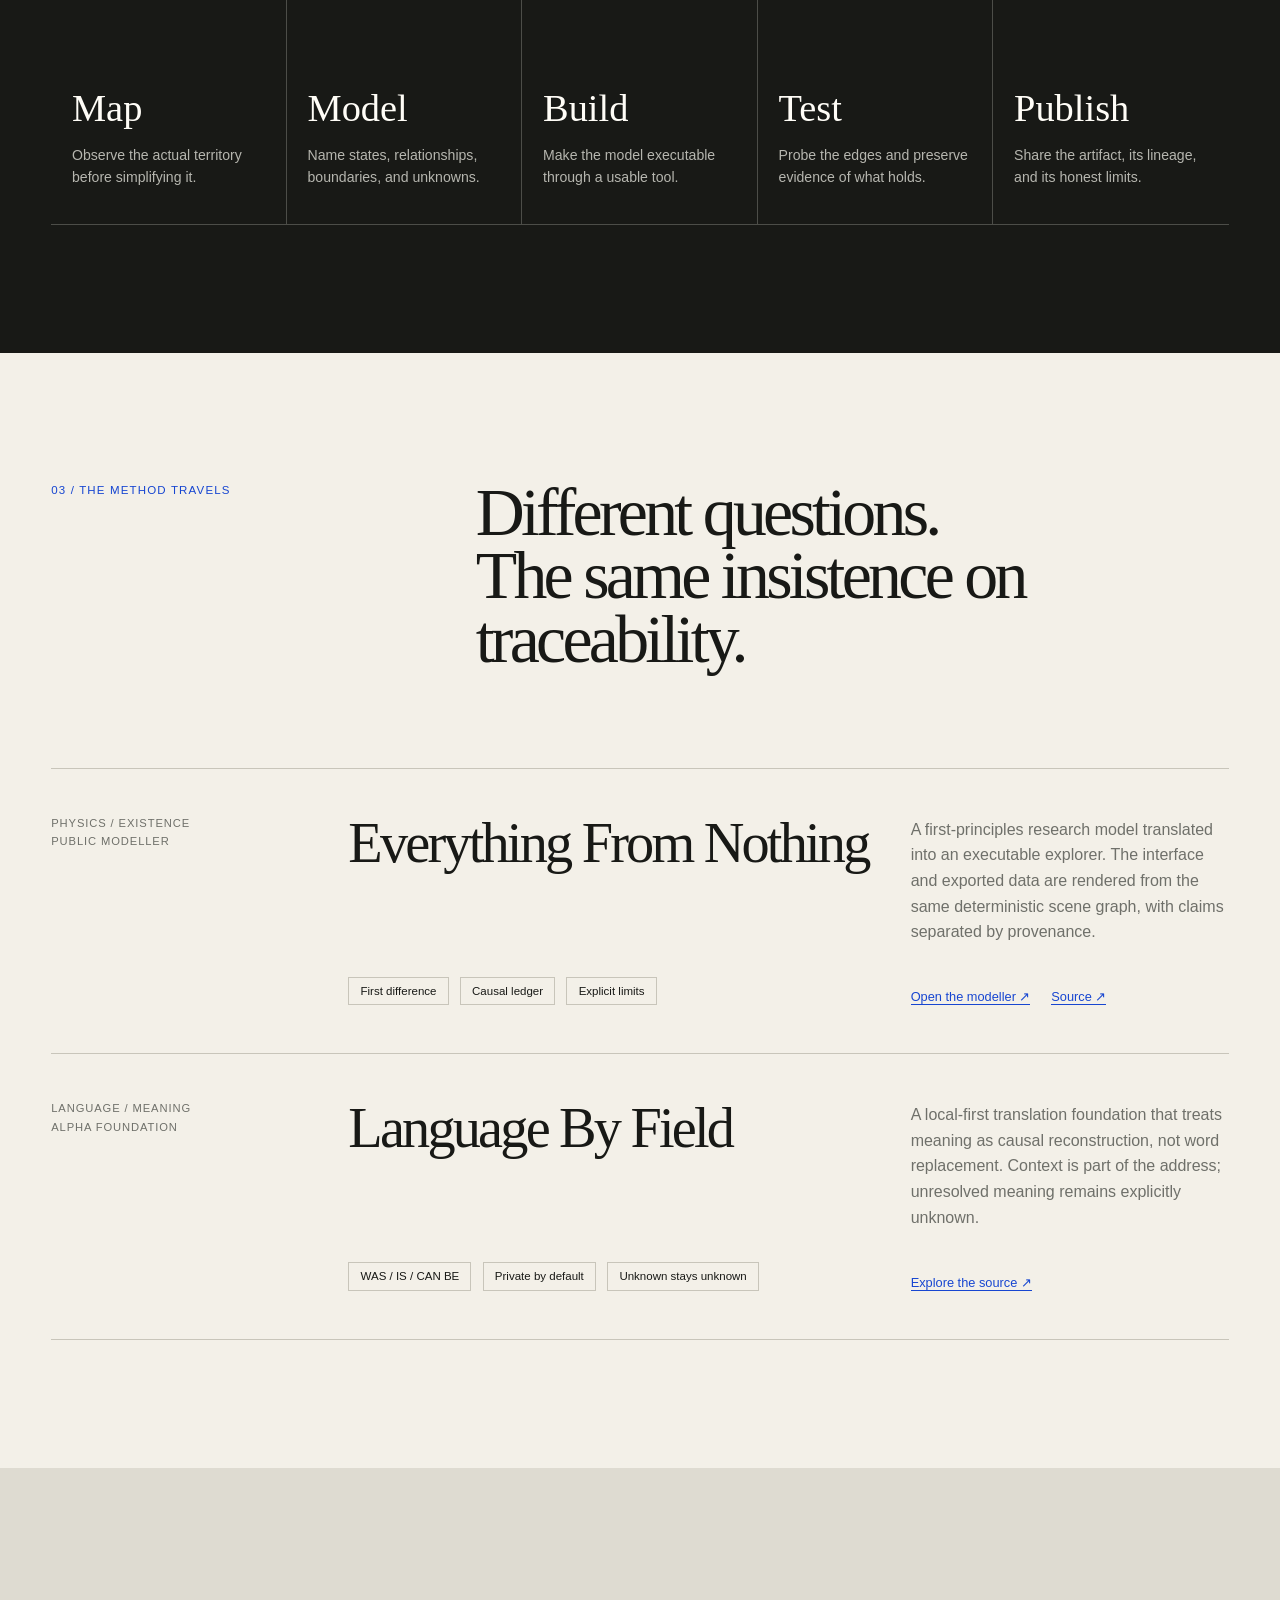
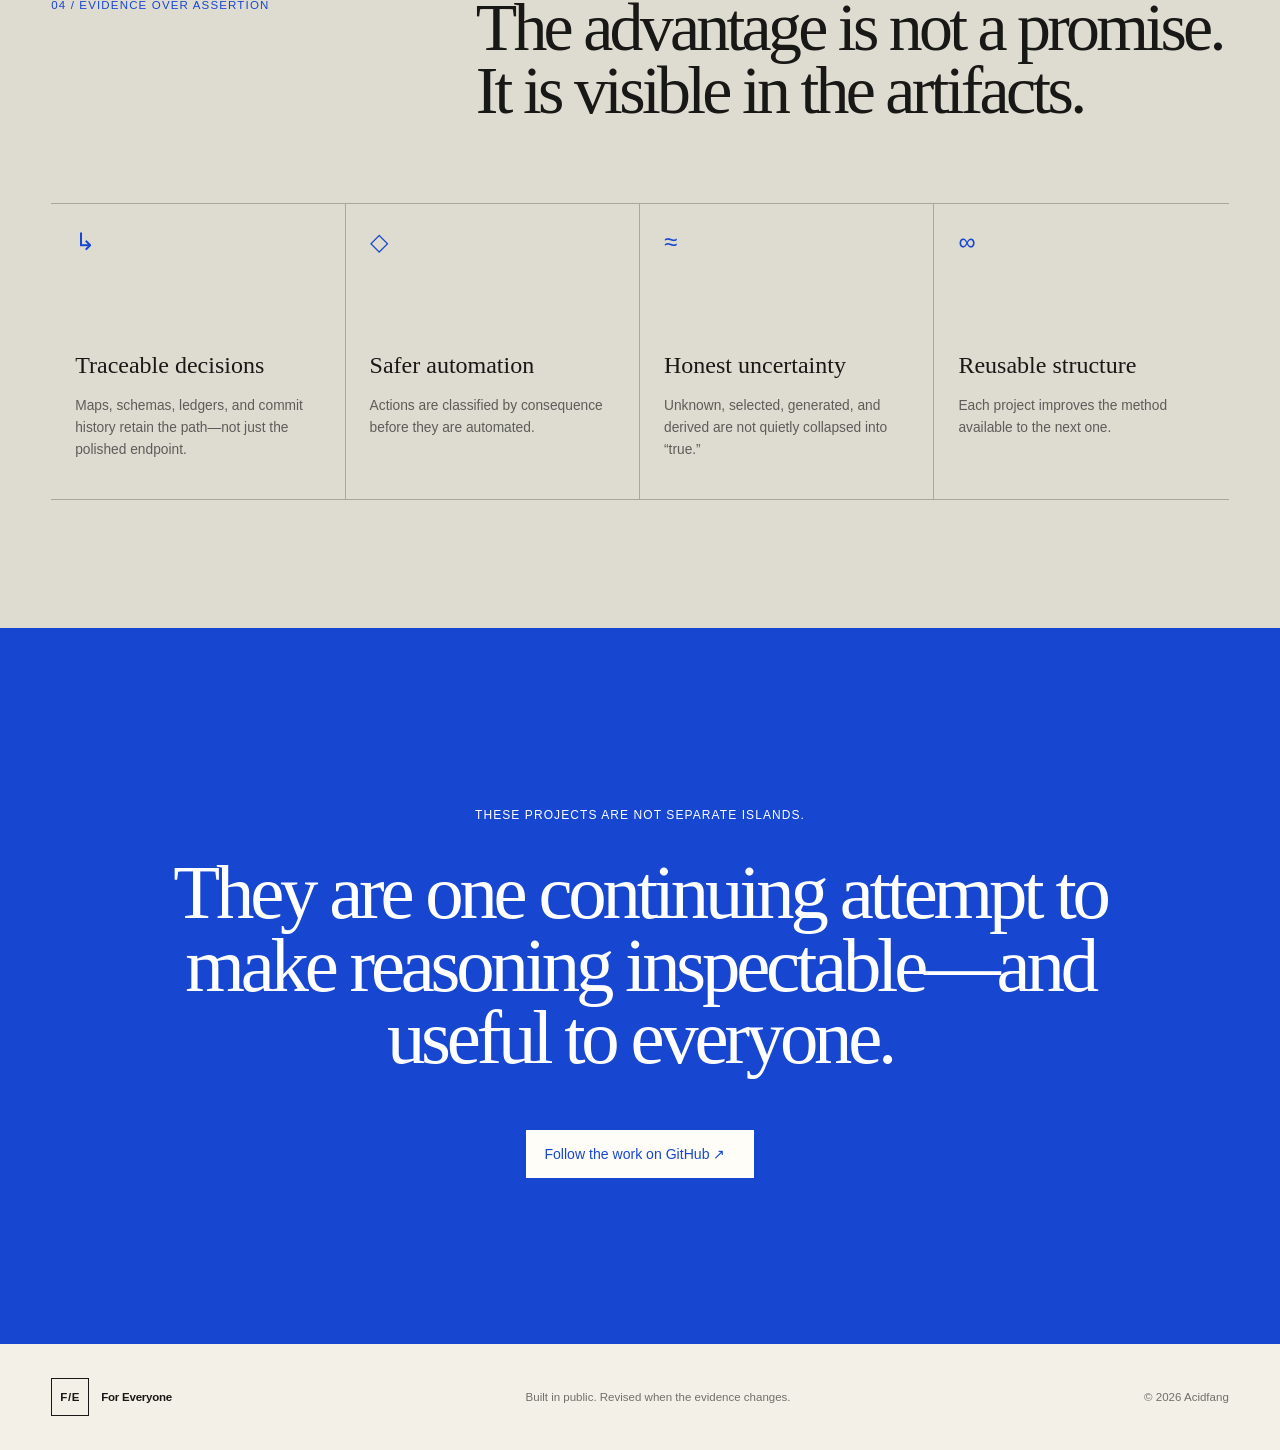
==== commit 65c9dedb: "Add weekly endeavour field notes" ====
--- a/index.html
+++ b/index.html
@@ -3,7 +3,7 @@
 <head>
   <meta charset="UTF-8">
   <meta name="viewport" content="width=device-width, initial-scale=1.0">
-  <meta name="description" content="Evidence of Joe Rattanong's ability to recognise hidden mechanisms and turn them into durable working systems.">
+  <meta name="description" content="A chronology of Acidfang's projects and a methodology for turning open questions into testable, shareable systems.">
   <meta property="og:title" content="For Everyone — A method for working in public">
   <meta property="og:description" content="Map the problem. Model the meaning. Build the tool. Test the edges. Publish the evidence.">
   <meta name="theme-color" content="#f3f0e8">
@@ -19,7 +19,6 @@
     </a>
     <button class="menu-toggle" aria-expanded="false" aria-controls="site-nav">Menu</button>
     <nav id="site-nav" aria-label="Main navigation">
-      <a href="#mechanism">Flagship proof</a>
       <a href="#method">Method</a>
       <a href="#chronology">Endeavours</a>
       <a href="#evidence">Evidence</a>
@@ -30,8 +29,8 @@
   <main id="main">
     <section class="hero" id="top">
       <div class="hero-copy">
-        <h1>I recognise mechanisms—then make them work.</h1>
-        <p>Where others see separate tasks, I see the relationship that makes them one system. I reconstruct that mechanism from observable differences, encode it, test it, and publish the evidence.</p>
+        <h1>A method for turning messy questions into working systems.</h1>
+        <p>I follow the thread from first principles to usable tools—mapping the problem, building the interface, testing the edges, and publishing what survives.</p>
         <div class="hero-actions">
           <a class="button" href="#chronology">Explore the chronology <span aria-hidden="true">↓</span></a>
           <a class="text-link" href="https://github.com/Acidfang" target="_blank" rel="noreferrer">View on GitHub ↗</a>
@@ -52,70 +51,50 @@
     </section>
 
     <section class="principle-strip" aria-label="Core principle">
-      <p>Capability does not depend on approval.</p>
-      <p>Source · operation · duration · surviving dependency</p>
-    </section>
-
-    <section class="mechanism-case section" id="mechanism">
-      <div class="case-heading">
-        <p class="section-number">00 / Flagship proof</p>
-        <div>
-          <p class="case-kicker">Manufacturing / production systems / prepress</p>
-          <h2>Sym-PLE-Fied</h2>
-          <p class="case-lede">A factory-floor mechanism reconstructed as software—by a press operator who was never given a software specification.</p>
-        </div>
-      </div>
-
-      <div class="case-flow" aria-label="The production mechanism recognised and automated">
-        <span>Production</span><i>→</i><span>Measurement</span><i>→</i><span>Calculation</span><i>→</i><span>Verification</span><i>→</i><span>Identification</span><i>→</i><span>ERP entry</span><i>→</i><span>Next run</span>
-      </div>
-
-      <div class="case-grid">
-        <article class="case-problem">
-          <p class="case-label">The observed constraint</p>
-          <h3>Paperwork was machine downtime.</h3>
-          <p>Operators wrote up each roll, prepared tickets, performed and rechecked calculations, reconciled material, and entered the same facts into separate systems. A roll could leave a press about every 15 minutes. Job totalisation could hold a machine stationary for up to 45 minutes.</p>
-          <dl class="impact-math">
-            <div><dt>Machine existence cost</dt><dd>$450 / hour</dd></div>
-            <div><dt>Cost per stopped minute</dt><dd>$7.50</dd></div>
-            <div><dt>45-minute exposure</dt><dd>$337.50 / job</dd></div>
-          </dl>
-        </article>
-
-        <article class="case-system">
-          <p class="case-label">The mechanism made executable</p>
-          <h3>Not forms. One connected operating system.</h3>
-          <ul>
-            <li>Roll-level production capture and ticket generation</li>
-            <li>Material, KG/KM, runtime, downtime and rate calculations</li>
-            <li>Issued, produced, returned, rejected and scrap reconciliation</li>
-            <li>Scale communication, reports and ERP-interface automation</li>
-            <li>Spatial prepress plate storage, search and retrieval</li>
-          </ul>
-        </article>
-      </div>
-
-      <div class="case-evidence">
-        <article>
-          <span>Inspectable source</span>
-          <strong>94 VB files</strong>
-          <p>The public repository contains about 21,000 lines outside generated form-designer and dataset code.</p>
-        </article>
-        <article>
-          <span>Firsthand operating history</span>
-          <strong>~16 years</strong>
-          <p>Machine-facing production use continued until June 2026.</p>
-        </article>
-        <article>
-          <span>Surviving dependency</span>
-          <strong>Still in use</strong>
-          <p>Prepress continues to use the plate directory linking jobs, plates and physical locations.</p>
-        </article>
-      </div>
-
-      <div class="case-boundary">
-        <p><strong>Evidence boundary:</strong> implementation claims are independently inspectable in the public source. Dates, timings, costs and present operational use are Joe Rattanong's firsthand account unless separately corroborated. No endorsement from Sealed Air is claimed.</p>
-        <a class="button" href="https://github.com/Acidfang/Sym-PLE-Fied" target="_blank" rel="noreferrer">Inspect the source <span aria-hidden="true">↗</span></a>
+      <p>Not a highlight reel.</p>
+      <p>A visible chain of decisions, artifacts, limits, and working results.</p>
+    </section>
+
+    <section class="field-notes section" id="latest">
+      <div class="section-intro field-notes-intro">
+        <p class="section-number">Field notes / 31 Jul–7 Aug 2026</p>
+        <h2>The method is becoming infrastructure.</h2>
+        <p>This week moved beyond describing a repeatable process. The same reconstruction rules now preserve operational history, generate music visuals from measured audio, and cross project boundaries with an explicit result returned.</p>
+      </div>
+      <div class="field-note-list">
+        <article class="field-note">
+          <p class="field-note-date">01 / Control</p>
+          <div>
+            <h3>Digital Control Act</h3>
+            <p>A browser observation and control layer now retains causal history, permissions, checkpoints, interruptions, and reconstruction evidence. Its embedded control center is constrained to the exact visible origin and granted authority.</p>
+          </div>
+          <div class="field-note-proof">
+            <span>Verified boundary</span>
+            <p>56 automated tests and a passing production build. Real-site autonomous exploration closure remains explicitly unresolved.</p>
+          </div>
+        </article>
+        <article class="field-note">
+          <p class="field-note-date">02 / Expression</p>
+          <div>
+            <h3>The Weight You Choose</h3>
+            <p>A song became a reproducible visual system. Measured amplitude Difference drives a frequency web whose nodes persist only while their evidence and required parent relationships remain present.</p>
+          </div>
+          <div class="field-note-proof">
+            <span>Retained artifacts</span>
+            <p>Source audio, treatment, keyframes, renderer, verification frames, first cut, and frequency-web orbit output.</p>
+          </div>
+        </article>
+        <article class="field-note">
+          <p class="field-note-date">03 / Transfer</p>
+          <div>
+            <h3>An object is the Grain</h3>
+            <p>The object—not its page—became the declared boundary for contained State and required relations. Existence adopted the distinction so presentation observes an addressed object instead of silently discovering new dependencies.</p>
+          </div>
+          <div class="field-note-proof">
+            <span>Returned result</span>
+            <p>The receiving project updated its publication contract and returned a passing 14-test verification result.</p>
+          </div>
+        </article>
       </div>
     </section>
 
@@ -214,16 +193,6 @@
         <h2>Different questions.<br>The same insistence on traceability.</h2>
       </div>
       <div class="project-list">
-        <article class="project">
-          <div class="project-meta"><span>Manufacturing / mechanisms</span><span>Operational system</span></div>
-          <h3>Sym-PLE-Fied</h3>
-          <p>A production mechanism inferred from factory-floor behaviour and encoded across calculation, verification, documentation, hardware, ERP and physical plate storage.</p>
-          <ul aria-label="Project principles"><li>Mechanism recognition</li><li>Physical + digital system</li><li>Long-lived utility</li></ul>
-          <div class="project-links">
-            <a href="#mechanism">Read the case study ↑</a>
-            <a href="https://github.com/Acidfang/Sym-PLE-Fied" target="_blank" rel="noreferrer">Source ↗</a>
-          </div>
-        </article>
         <article class="project">
           <div class="project-meta"><span>Physics / existence</span><span>Public modeller</span></div>
           <h3>Everything From Nothing</h3>
--- a/styles.css
+++ b/styles.css
@@ -46,40 +46,23 @@
 .principle-strip p { margin: 0; }
 .principle-strip p:last-child { color: var(--blue); }
 
-.mechanism-case { background: var(--white); }
-.case-heading { display: grid; grid-template-columns: 1fr 2fr; gap: 3rem; margin-bottom: 4.5rem; }
-.case-kicker, .case-label { margin: 0 0 .8rem; color: var(--coral); font-size: .68rem; text-transform: uppercase; letter-spacing: .11em; }
-.case-heading h2 { margin: 0; font: 400 clamp(3.5rem, 7vw, 7.8rem)/.86 var(--serif); letter-spacing: -.065em; }
-.case-lede { max-width: 780px; margin: 1.8rem 0 0; color: var(--muted); font-size: clamp(1.1rem, 1.8vw, 1.45rem); }
-.case-flow { display: flex; flex-wrap: wrap; align-items: center; gap: .8rem; padding: 1.25rem 0; border-top: 1px solid var(--rule); border-bottom: 1px solid var(--rule); color: var(--blue); font-size: .72rem; text-transform: uppercase; letter-spacing: .08em; }
-.case-flow i { color: var(--coral); font: normal 1rem var(--sans); }
-.case-grid { display: grid; grid-template-columns: 1fr 1fr; border-bottom: 1px solid var(--rule); }
-.case-grid article { padding: clamp(2rem, 4vw, 4.5rem) 0; }
-.case-grid article:first-child { padding-right: clamp(2rem, 5vw, 6rem); border-right: 1px solid var(--rule); }
-.case-grid article:last-child { padding-left: clamp(2rem, 5vw, 6rem); }
-.case-grid h3 { margin: 0 0 1.4rem; font: 400 clamp(2rem, 3.4vw, 4rem)/1 var(--serif); letter-spacing: -.045em; }
-.case-grid p, .case-grid li { color: var(--muted); }
-.case-system ul { list-style: none; margin: 0; padding: 0; }
-.case-system li { padding: .9rem 0; border-top: 1px solid var(--rule); }
-.impact-math { margin: 2.5rem 0 0; }
-.impact-math div { display: flex; justify-content: space-between; gap: 1rem; padding: .85rem 0; border-top: 1px solid var(--rule); }
-.impact-math dt { color: var(--muted); font-size: .8rem; }
-.impact-math dd { margin: 0; color: var(--blue); font: 400 1.15rem var(--serif); }
-.case-evidence { display: grid; grid-template-columns: repeat(3, 1fr); border-bottom: 1px solid var(--rule); }
-.case-evidence article { min-height: 240px; padding: 1.5rem; border-right: 1px solid var(--rule); }
-.case-evidence article:last-child { border-right: 0; }
-.case-evidence span { display: block; color: var(--coral); font-size: .67rem; text-transform: uppercase; letter-spacing: .1em; }
-.case-evidence strong { display: block; margin: 4rem 0 1rem; color: var(--blue); font: 400 clamp(2rem, 3.5vw, 4rem) var(--serif); }
-.case-evidence p { margin: 0; color: var(--muted); font-size: .86rem; }
-.case-boundary { display: grid; grid-template-columns: 2fr auto; gap: 3rem; align-items: center; padding-top: 2rem; }
-.case-boundary p { max-width: 850px; color: var(--muted); font-size: .82rem; }
-
 .section { padding: clamp(5rem, 10vw, 10rem) clamp(1.25rem, 4vw, 4.5rem); }
 .section-intro { display: grid; grid-template-columns: 1fr 2fr; gap: 3rem; margin-bottom: 6rem; }
 .section-number { margin: 0; font-size: .72rem; text-transform: uppercase; letter-spacing: .1em; color: var(--blue); }
 .section-intro h2, .evidence-heading h2 { font: 400 clamp(2.8rem, 5.3vw, 5.7rem)/.94 var(--serif); letter-spacing: -.055em; margin: 0; }
 .section-intro > p:last-child { grid-column: 2; max-width: 670px; color: var(--muted); font-size: 1.05rem; }
 .section-intro.compact h2 { grid-column: 2; }
+
+.field-notes { background: #e5e2d8; }
+.field-notes-intro { margin-bottom: 4.5rem; }
+.field-note-list { border-top: 1px solid #aaa79e; }
+.field-note { display: grid; grid-template-columns: .7fr 1.8fr 1fr; gap: 2rem; padding: 2.6rem 0; border-bottom: 1px solid #aaa79e; }
+.field-note-date { margin: 0; color: var(--blue); font-size: .7rem; text-transform: uppercase; letter-spacing: .1em; }
+.field-note h3 { margin: 0 0 1rem; font: 400 clamp(2rem, 3.5vw, 4rem)/.95 var(--serif); letter-spacing: -.045em; }
+.field-note > div > p { margin: 0; max-width: 640px; color: #60615c; }
+.field-note-proof { align-self: center; padding-left: 1.25rem; border-left: 1px solid #aaa79e; }
+.field-note-proof span { display: block; margin-bottom: .65rem; color: var(--coral); font-size: .66rem; text-transform: uppercase; letter-spacing: .1em; }
+.field-note-proof p { font: italic 1rem/1.45 var(--serif); }
 
 .timeline { position: relative; max-width: 1220px; margin-left: auto; }
 .timeline-rail { position: absolute; top: 0; bottom: 0; left: 39px; width: 1px; background: var(--rule); }
@@ -134,8 +117,10 @@
 @media (max-width: 900px) {
   .hero { min-height: auto; grid-template-columns: 1fr; }
   .hero-diagram { width: min(100%, 600px); }
-  .section-intro, .evidence-heading, .case-heading { grid-template-columns: 1fr; }
+  .section-intro, .evidence-heading { grid-template-columns: 1fr; }
   .section-intro h2, .section-intro > p:last-child, .section-intro.compact h2, .evidence-heading h2 { grid-column: 1; }
+  .field-note { grid-template-columns: 1fr 2fr; }
+  .field-note-proof { grid-column: 2; }
   .timeline-step { grid-template-columns: 64px 1fr; }
   .step-output { grid-column: 2; }
   .timeline-rail { left: 31px; }
@@ -149,10 +134,6 @@
   .evidence-grid > div:nth-child(2) { border-right: 0; }
   .evidence-grid > div { border-bottom: 1px solid #aaa79e; }
   .evidence-grid > div:nth-child(n+3) { border-bottom: 0; }
-  .case-grid { grid-template-columns: 1fr; }
-  .case-grid article:first-child { padding-right: 0; border-right: 0; }
-  .case-grid article:last-child { padding-left: 0; border-top: 1px solid var(--rule); }
-  .case-boundary { grid-template-columns: 1fr; }
 }
 
 @media (max-width: 640px) {
@@ -165,6 +146,8 @@
   .hero-diagram { padding-top: 1rem; }
   .principle-strip { flex-direction: column; gap: .3rem; }
   .section-intro { margin-bottom: 3.5rem; }
+  .field-note { grid-template-columns: 1fr; gap: 1rem; }
+  .field-note-proof { grid-column: 1; border-left: 0; border-top: 1px solid #aaa79e; padding: 1.25rem 0 0; }
   .timeline-step { grid-template-columns: 50px 1fr; gap: 1rem; }
   .timeline-rail { left: 24px; }
   .step-index { width: 38px; height: 38px; }
@@ -173,10 +156,6 @@
   .evidence-grid > div { border-right: 0; border-bottom: 1px solid #aaa79e !important; min-height: 230px; }
   .evidence-grid > div:last-child { border-bottom: 0 !important; }
   .evidence-grid h3 { margin-top: 3.5rem; }
-  .case-evidence { grid-template-columns: 1fr; }
-  .case-evidence article { min-height: 190px; border-right: 0; border-bottom: 1px solid var(--rule); }
-  .case-evidence article:last-child { border-bottom: 0; }
-  .case-evidence strong { margin-top: 2.5rem; }
   footer { flex-direction: column; align-items: flex-start; }
 }
 
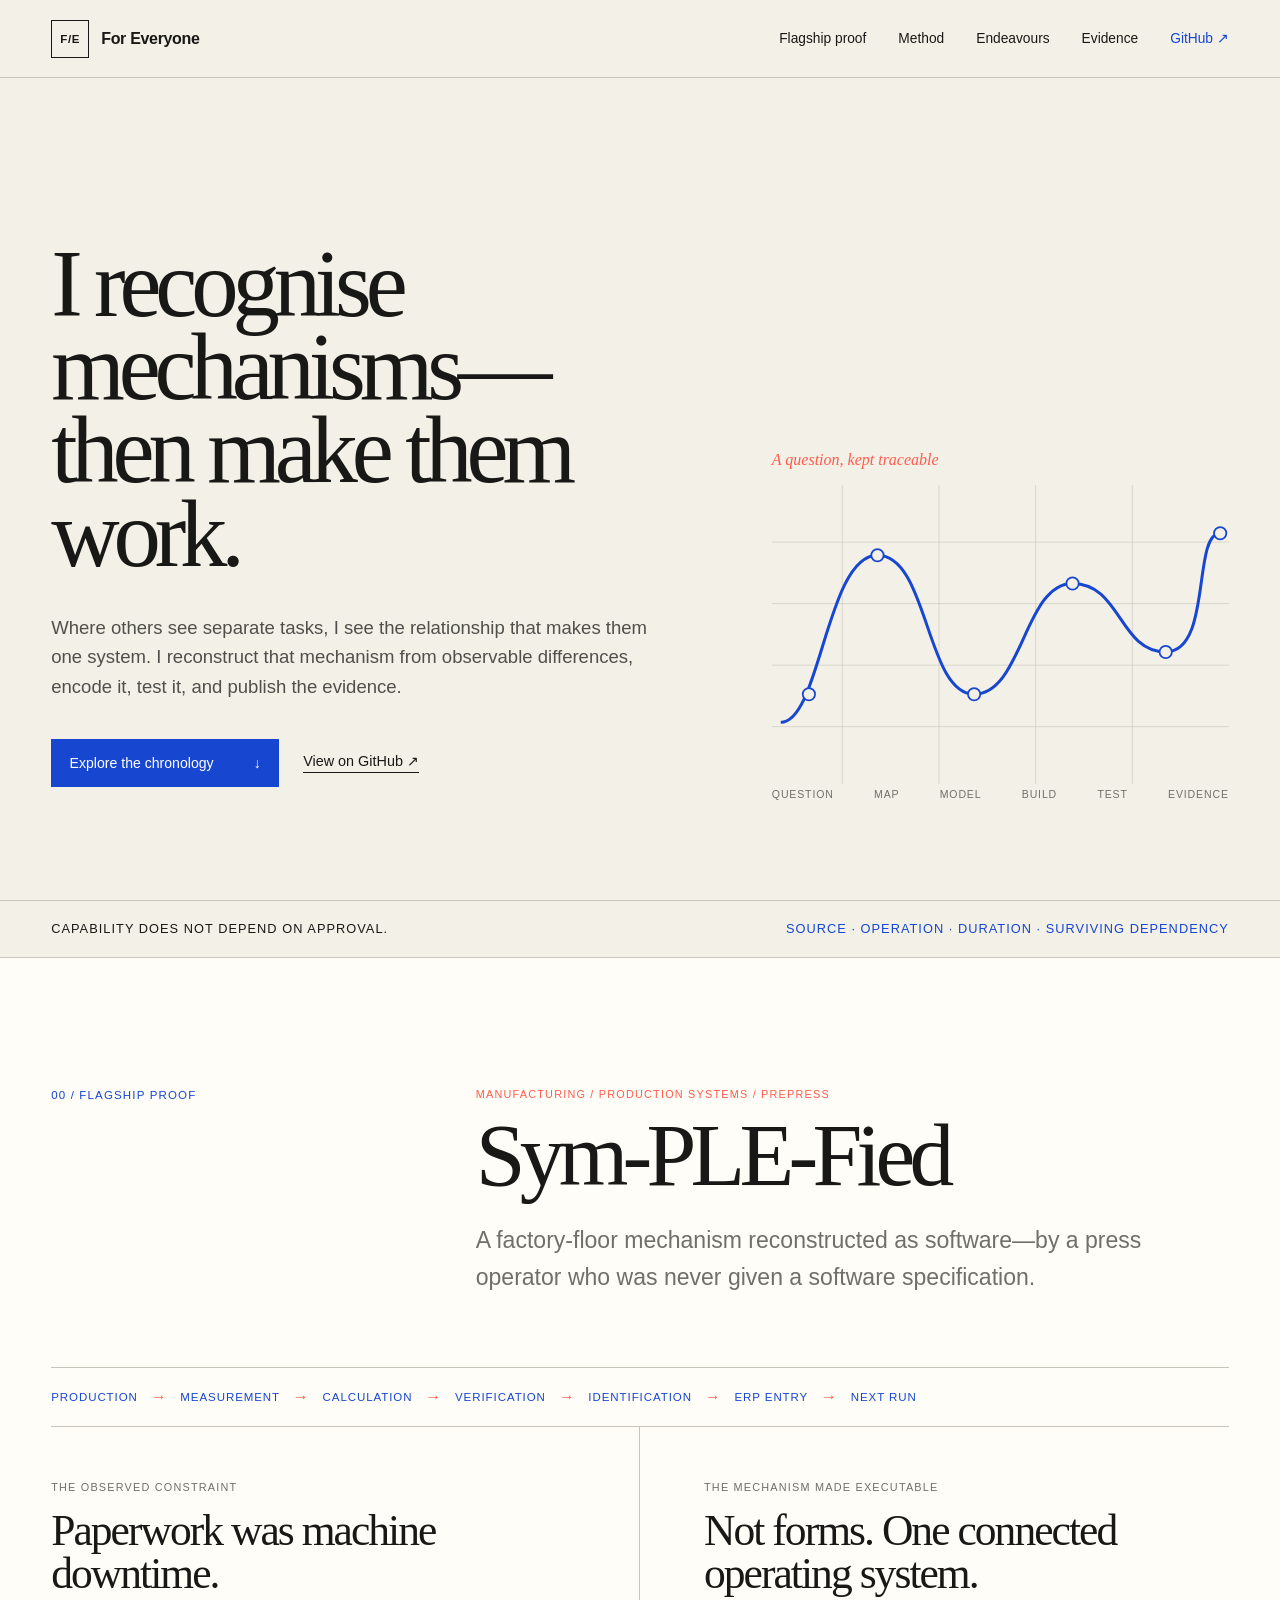
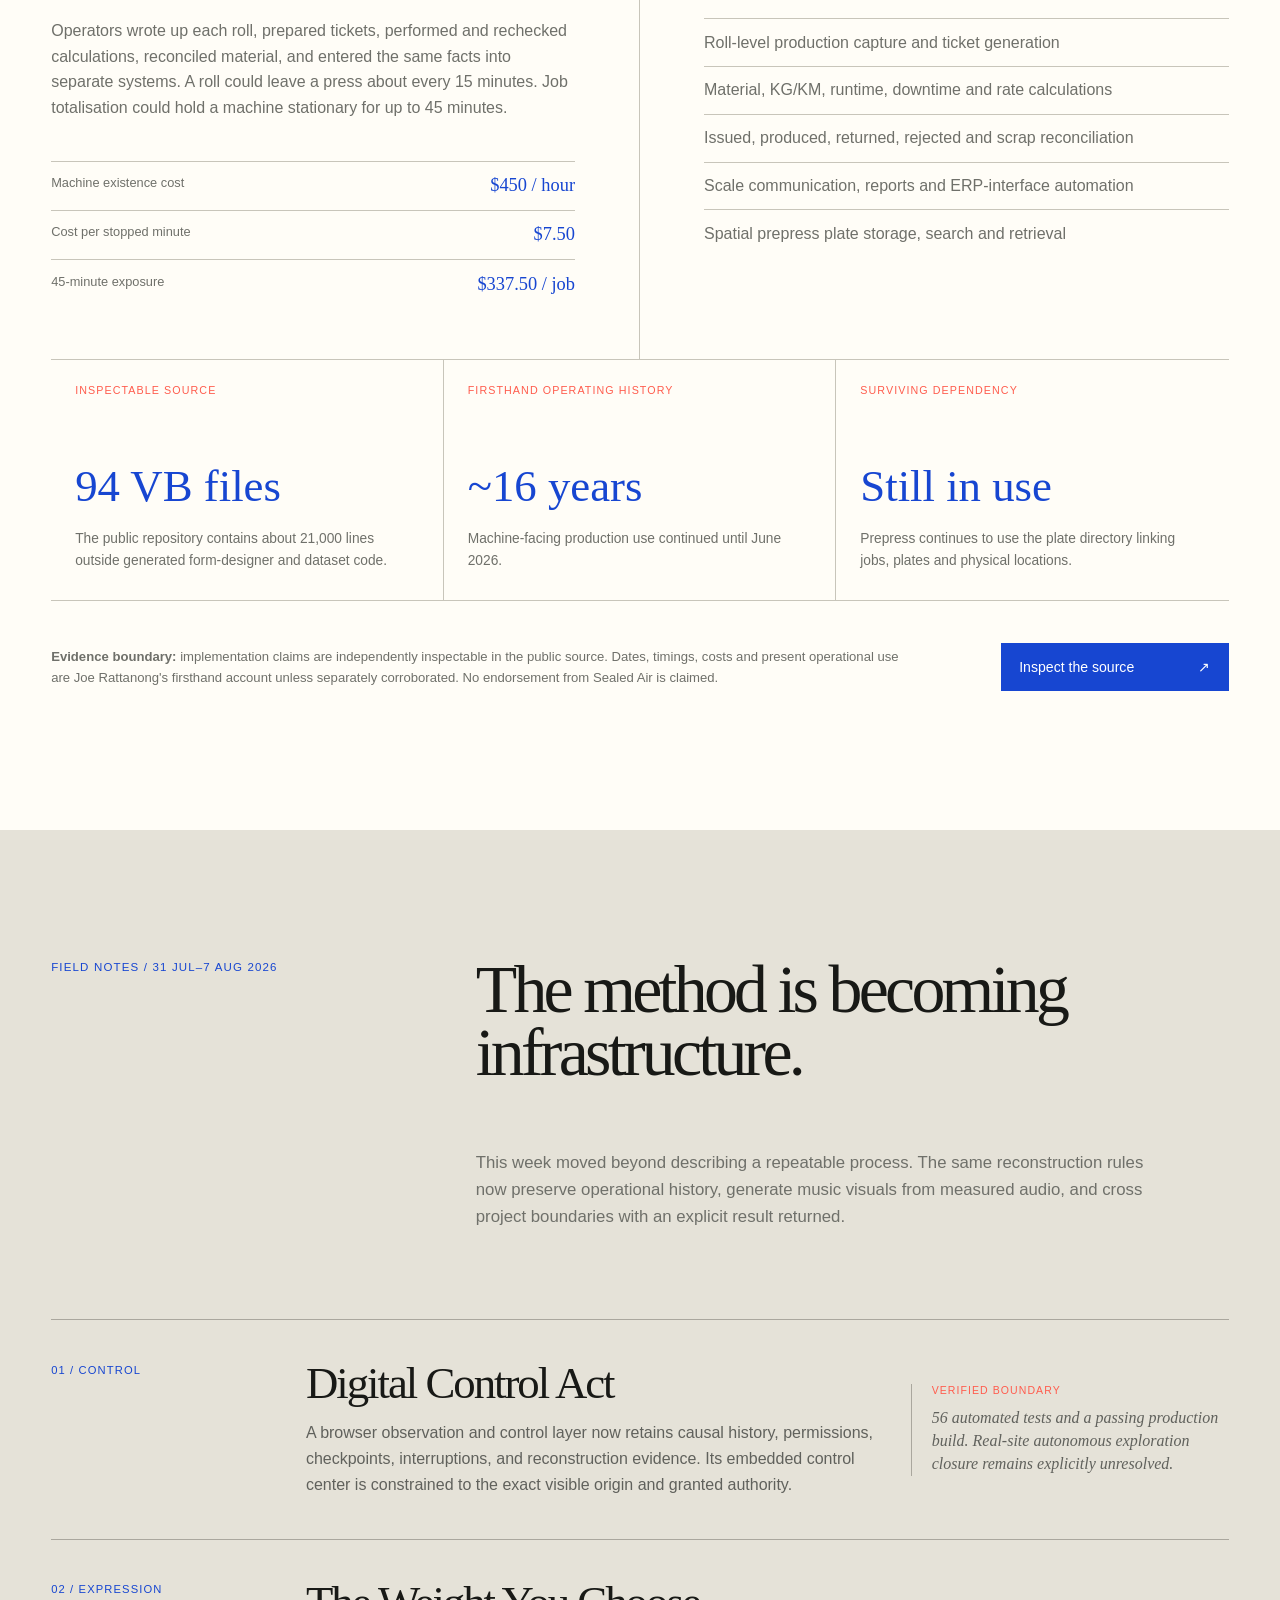
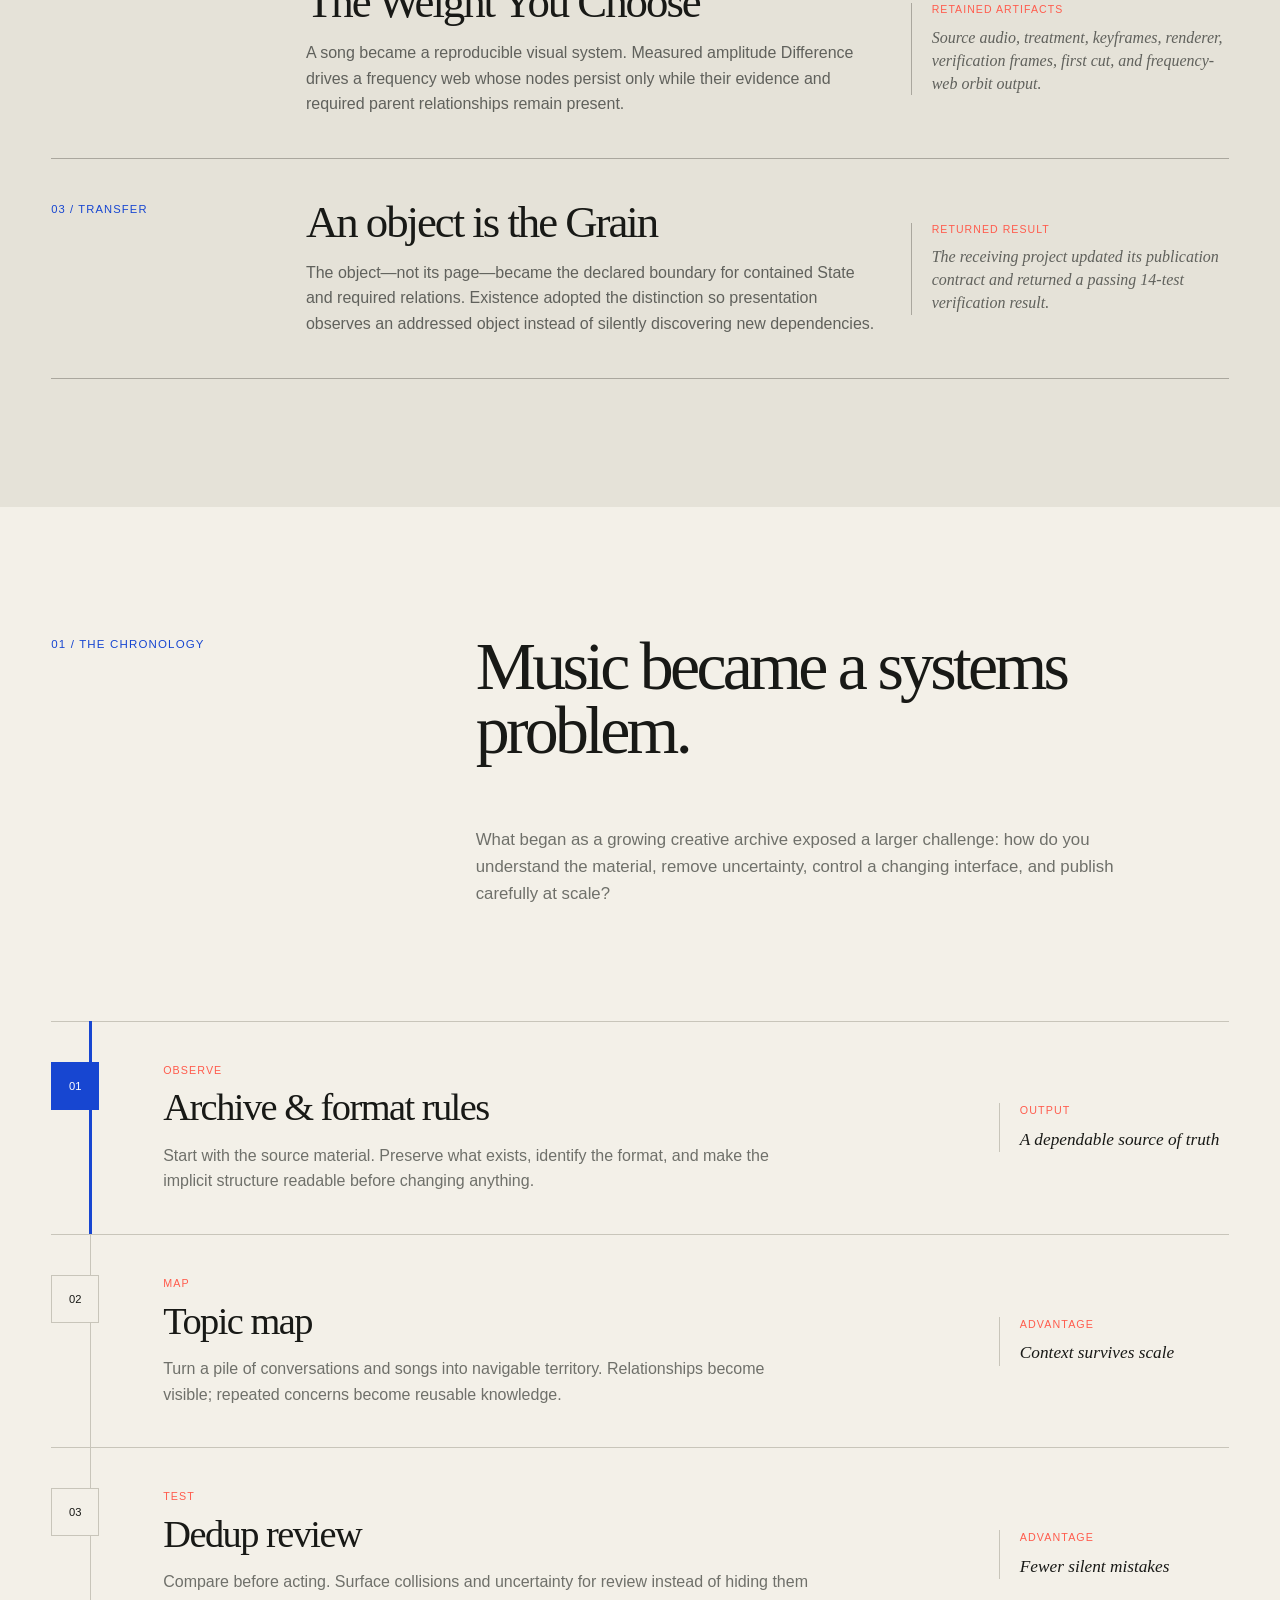
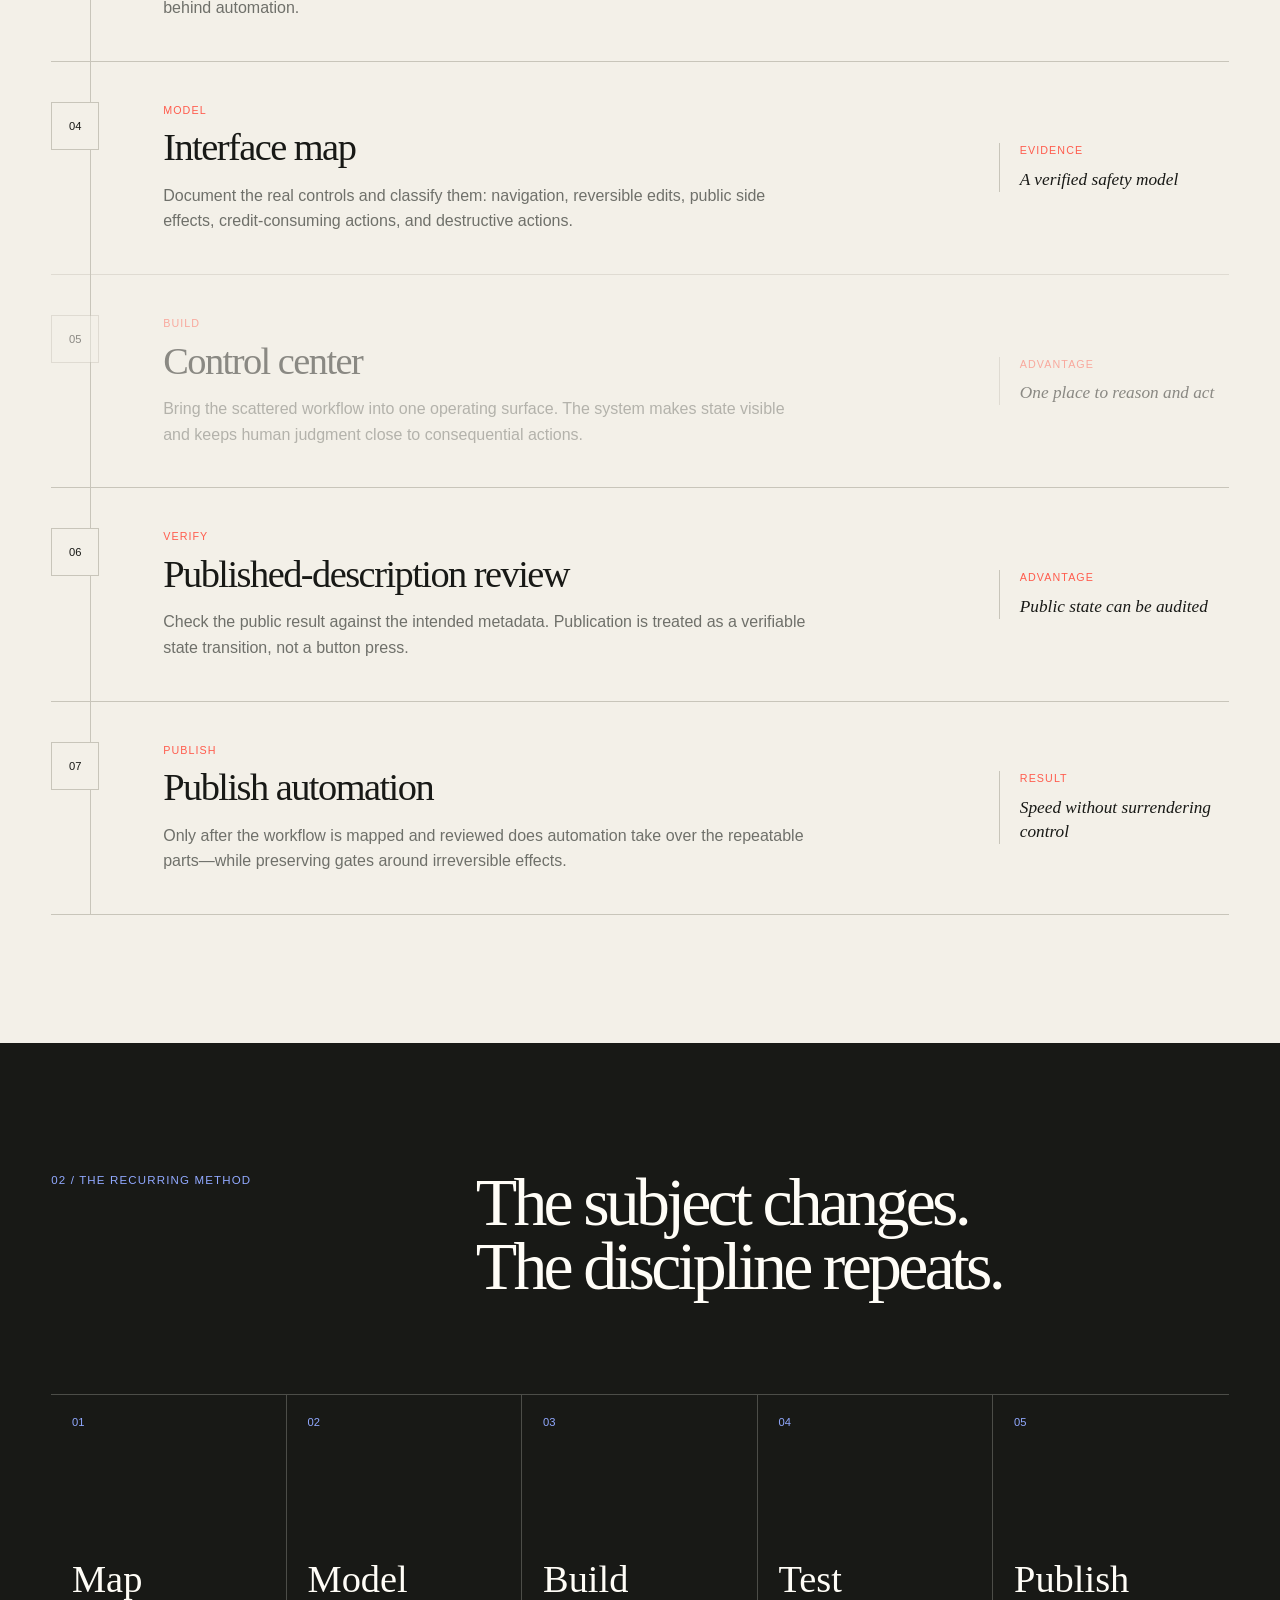
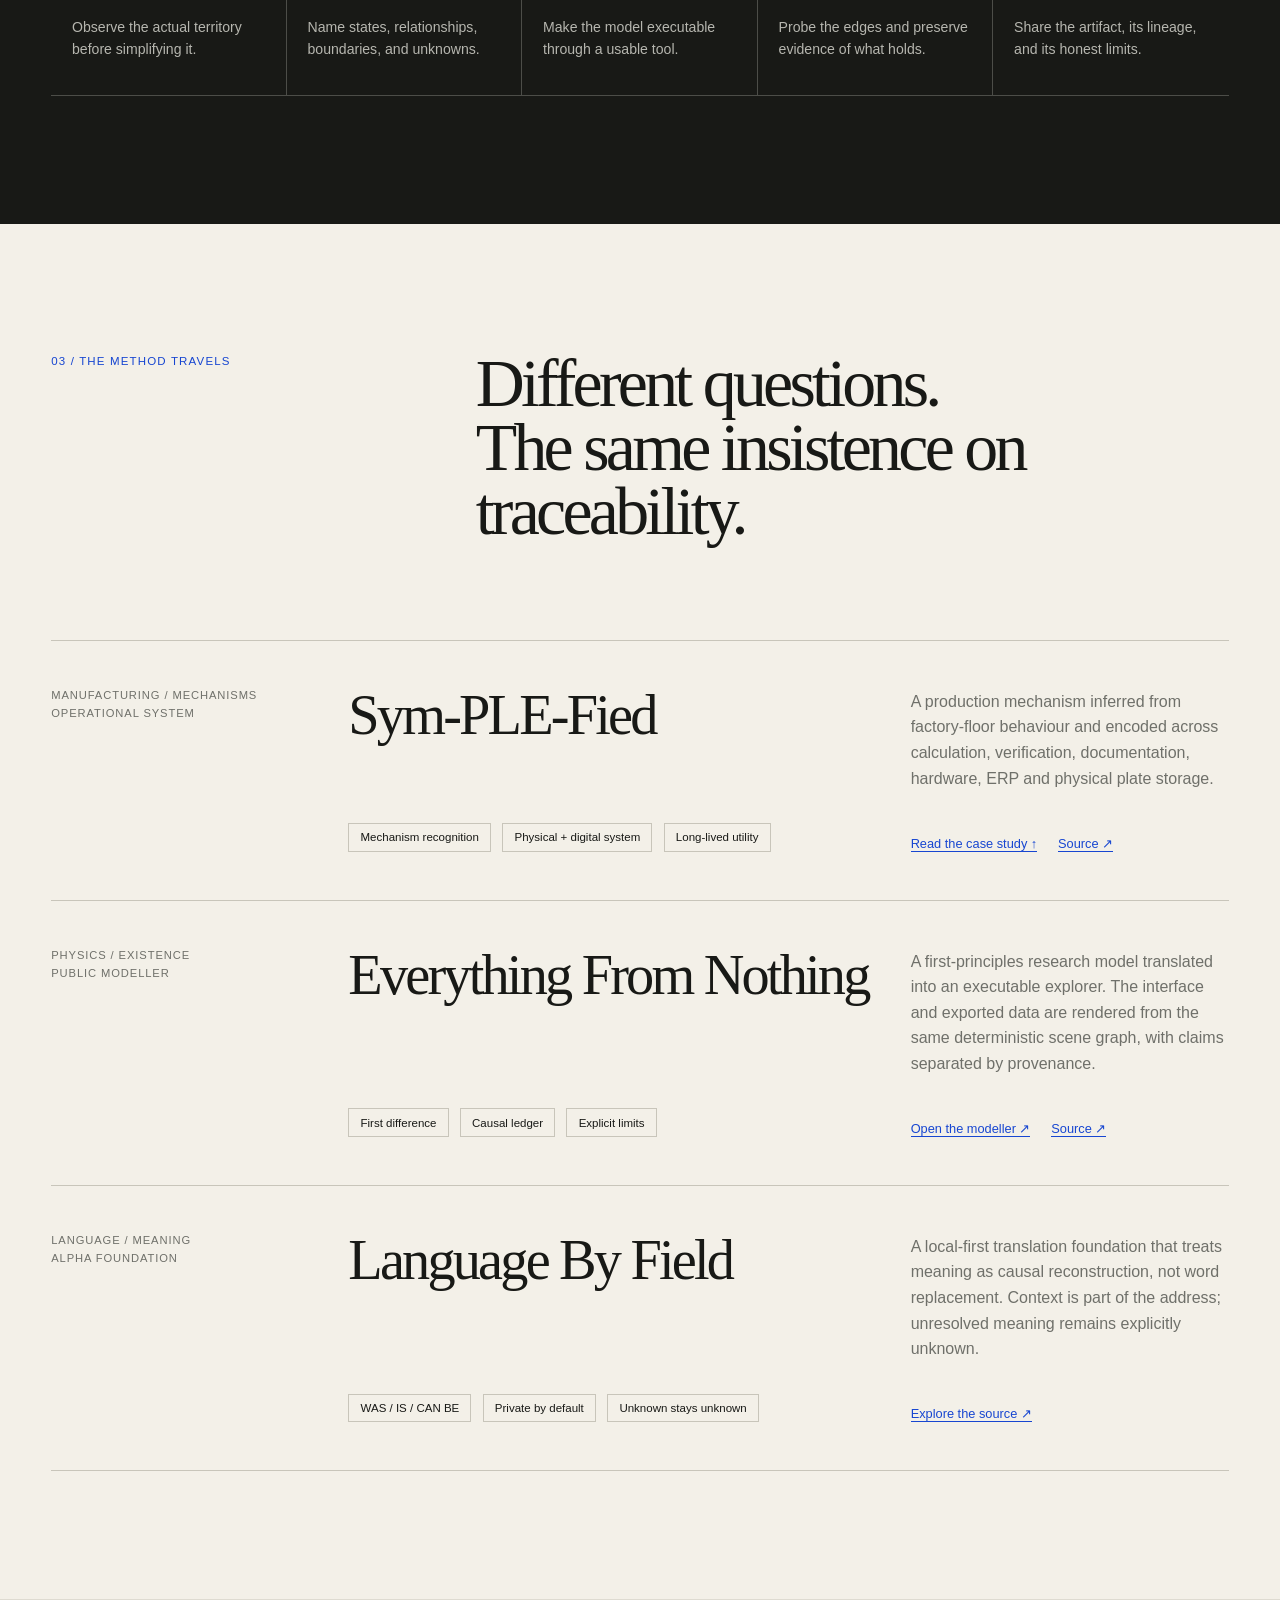
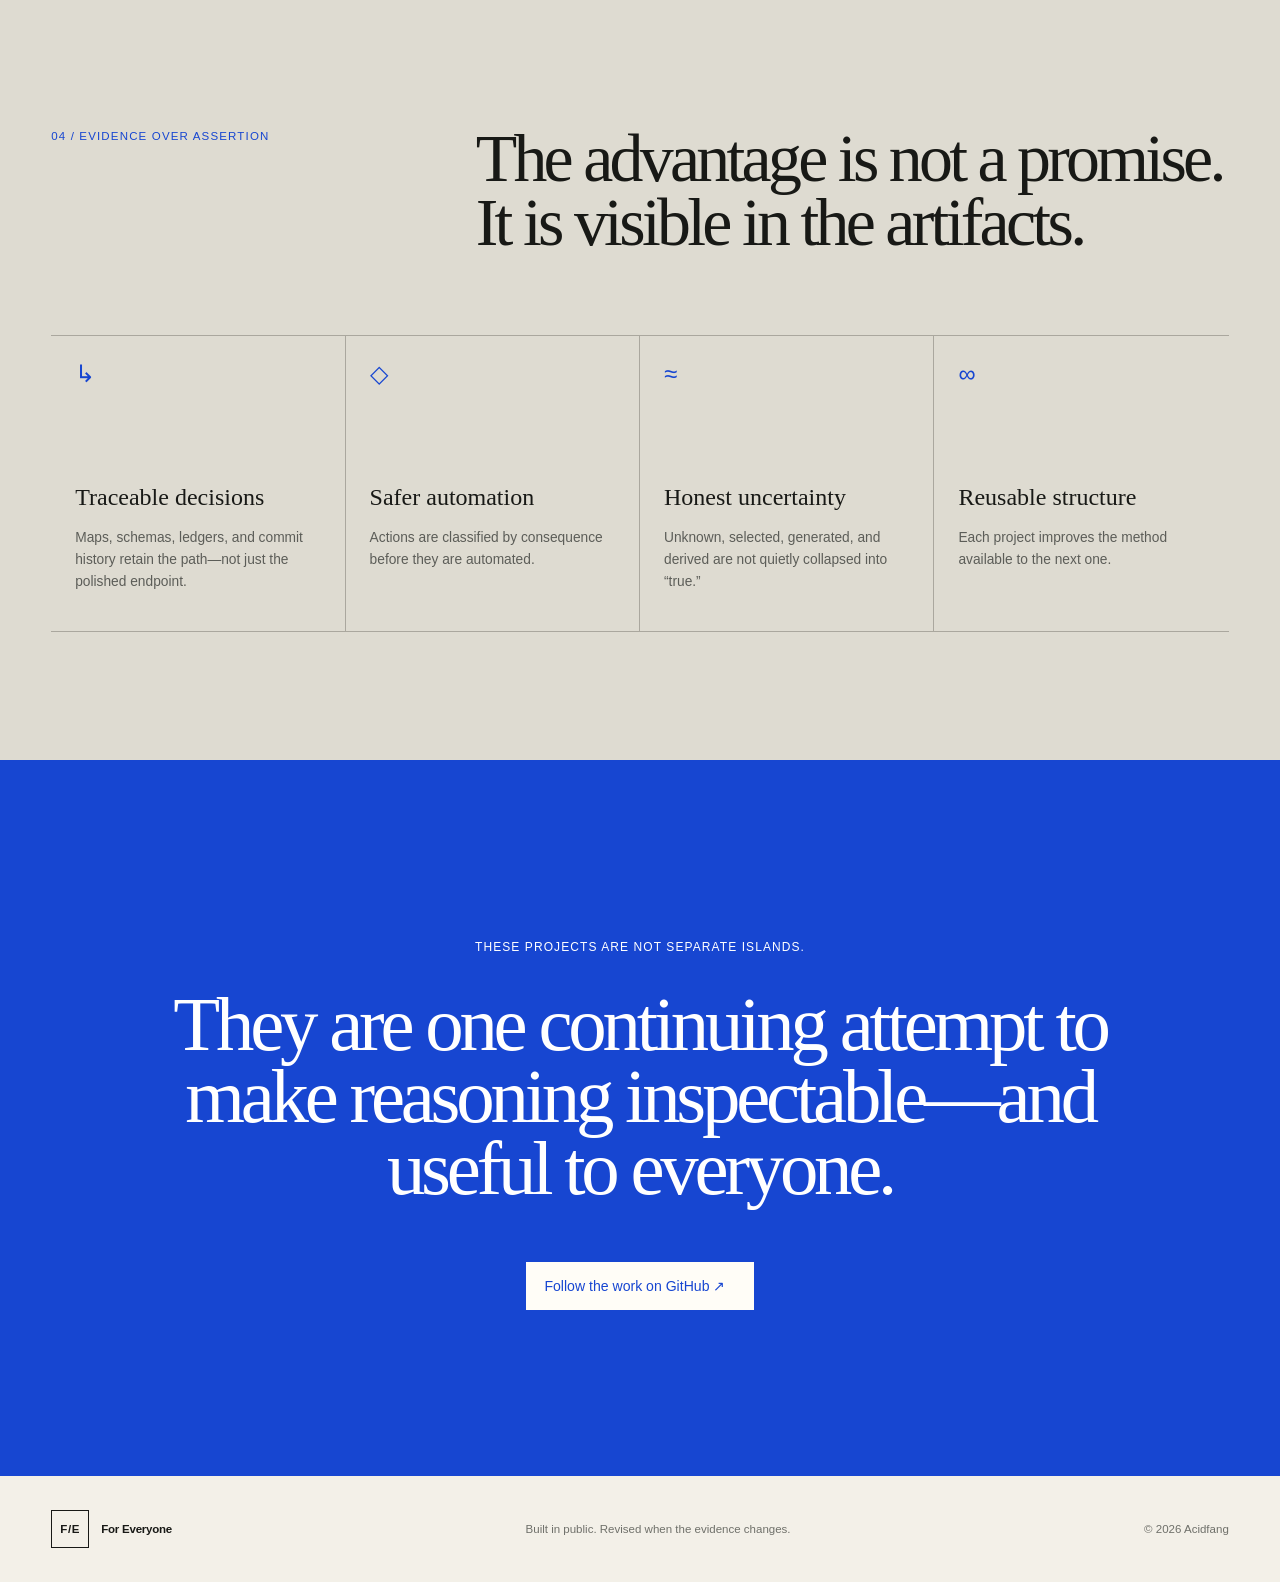
==== commit 8bc8154f: "Merge eb6782591bc12aef11565f869000b6b589f32632 into 65c9dedbb3358a8e3270a948cec9e82a9df28d08" ====
--- a/index.html
+++ b/index.html
@@ -3,7 +3,7 @@
 <head>
   <meta charset="UTF-8">
   <meta name="viewport" content="width=device-width, initial-scale=1.0">
-  <meta name="description" content="A chronology of Acidfang's projects and a methodology for turning open questions into testable, shareable systems.">
+  <meta name="description" content="Evidence of Joe Rattanong's ability to recognise hidden mechanisms and turn them into durable working systems.">
   <meta property="og:title" content="For Everyone — A method for working in public">
   <meta property="og:description" content="Map the problem. Model the meaning. Build the tool. Test the edges. Publish the evidence.">
   <meta name="theme-color" content="#f3f0e8">
@@ -19,6 +19,7 @@
     </a>
     <button class="menu-toggle" aria-expanded="false" aria-controls="site-nav">Menu</button>
     <nav id="site-nav" aria-label="Main navigation">
+      <a href="#mechanism">Flagship proof</a>
       <a href="#method">Method</a>
       <a href="#chronology">Endeavours</a>
       <a href="#evidence">Evidence</a>
@@ -29,8 +30,8 @@
   <main id="main">
     <section class="hero" id="top">
       <div class="hero-copy">
-        <h1>A method for turning messy questions into working systems.</h1>
-        <p>I follow the thread from first principles to usable tools—mapping the problem, building the interface, testing the edges, and publishing what survives.</p>
+        <h1>I recognise mechanisms—then make them work.</h1>
+        <p>Where others see separate tasks, I see the relationship that makes them one system. I reconstruct that mechanism from observable differences, encode it, test it, and publish the evidence.</p>
         <div class="hero-actions">
           <a class="button" href="#chronology">Explore the chronology <span aria-hidden="true">↓</span></a>
           <a class="text-link" href="https://github.com/Acidfang" target="_blank" rel="noreferrer">View on GitHub ↗</a>
@@ -51,8 +52,71 @@
     </section>
 
     <section class="principle-strip" aria-label="Core principle">
-      <p>Not a highlight reel.</p>
-      <p>A visible chain of decisions, artifacts, limits, and working results.</p>
+      <p>Capability does not depend on approval.</p>
+      <p>Source · operation · duration · surviving dependency</p>
+    </section>
+
+    <section class="mechanism-case section" id="mechanism">
+      <div class="case-heading">
+        <p class="section-number">00 / Flagship proof</p>
+        <div>
+          <p class="case-kicker">Manufacturing / production systems / prepress</p>
+          <h2>Sym-PLE-Fied</h2>
+          <p class="case-lede">A factory-floor mechanism reconstructed as software—by a press operator who was never given a software specification.</p>
+        </div>
+      </div>
+
+      <div class="case-flow" aria-label="The production mechanism recognised and automated">
+        <span>Production</span><i>→</i><span>Measurement</span><i>→</i><span>Calculation</span><i>→</i><span>Verification</span><i>→</i><span>Identification</span><i>→</i><span>ERP entry</span><i>→</i><span>Next run</span>
+      </div>
+
+      <div class="case-grid">
+        <article class="case-problem">
+          <p class="case-label">The observed constraint</p>
+          <h3>Paperwork was machine downtime.</h3>
+          <p>Operators wrote up each roll, prepared tickets, performed and rechecked calculations, reconciled material, and entered the same facts into separate systems. A roll could leave a press about every 15 minutes. Job totalisation could hold a machine stationary for up to 45 minutes.</p>
+          <dl class="impact-math">
+            <div><dt>Machine existence cost</dt><dd>$450 / hour</dd></div>
+            <div><dt>Cost per stopped minute</dt><dd>$7.50</dd></div>
+            <div><dt>45-minute exposure</dt><dd>$337.50 / job</dd></div>
+          </dl>
+        </article>
+
+        <article class="case-system">
+          <p class="case-label">The mechanism made executable</p>
+          <h3>Not forms. One connected operating system.</h3>
+          <ul>
+            <li>Roll-level production capture and ticket generation</li>
+            <li>Material, KG/KM, runtime, downtime and rate calculations</li>
+            <li>Issued, produced, returned, rejected and scrap reconciliation</li>
+            <li>Scale communication, reports and ERP-interface automation</li>
+            <li>Spatial prepress plate storage, search and retrieval</li>
+          </ul>
+        </article>
+      </div>
+
+      <div class="case-evidence">
+        <article>
+          <span>Inspectable source</span>
+          <strong>94 VB files</strong>
+          <p>The public repository contains about 21,000 lines outside generated form-designer and dataset code.</p>
+        </article>
+        <article>
+          <span>Firsthand operating history</span>
+          <strong>~16 years</strong>
+          <p>Machine-facing production use continued until June 2026.</p>
+        </article>
+        <article>
+          <span>Surviving dependency</span>
+          <strong>Still in use</strong>
+          <p>Prepress continues to use the plate directory linking jobs, plates and physical locations.</p>
+        </article>
+      </div>
+
+      <div class="case-boundary">
+        <p><strong>Evidence boundary:</strong> implementation claims are independently inspectable in the public source. Dates, timings, costs and present operational use are Joe Rattanong's firsthand account unless separately corroborated. No endorsement from Sealed Air is claimed.</p>
+        <a class="button" href="https://github.com/Acidfang/Sym-PLE-Fied" target="_blank" rel="noreferrer">Inspect the source <span aria-hidden="true">↗</span></a>
+      </div>
     </section>
 
     <section class="field-notes section" id="latest">
@@ -193,6 +257,16 @@
         <h2>Different questions.<br>The same insistence on traceability.</h2>
       </div>
       <div class="project-list">
+        <article class="project">
+          <div class="project-meta"><span>Manufacturing / mechanisms</span><span>Operational system</span></div>
+          <h3>Sym-PLE-Fied</h3>
+          <p>A production mechanism inferred from factory-floor behaviour and encoded across calculation, verification, documentation, hardware, ERP and physical plate storage.</p>
+          <ul aria-label="Project principles"><li>Mechanism recognition</li><li>Physical + digital system</li><li>Long-lived utility</li></ul>
+          <div class="project-links">
+            <a href="#mechanism">Read the case study ↑</a>
+            <a href="https://github.com/Acidfang/Sym-PLE-Fied" target="_blank" rel="noreferrer">Source ↗</a>
+          </div>
+        </article>
         <article class="project">
           <div class="project-meta"><span>Physics / existence</span><span>Public modeller</span></div>
           <h3>Everything From Nothing</h3>
--- a/styles.css
+++ b/styles.css
@@ -46,6 +46,34 @@
 .principle-strip p { margin: 0; }
 .principle-strip p:last-child { color: var(--blue); }
 
+.mechanism-case { background: var(--white); }
+.case-heading { display: grid; grid-template-columns: 1fr 2fr; gap: 3rem; margin-bottom: 4.5rem; }
+.case-kicker, .case-label { margin: 0 0 .8rem; color: var(--coral); font-size: .68rem; text-transform: uppercase; letter-spacing: .11em; }
+.case-heading h2 { margin: 0; font: 400 clamp(3.5rem, 7vw, 7.8rem)/.86 var(--serif); letter-spacing: -.065em; }
+.case-lede { max-width: 780px; margin: 1.8rem 0 0; color: var(--muted); font-size: clamp(1.1rem, 1.8vw, 1.45rem); }
+.case-flow { display: flex; flex-wrap: wrap; align-items: center; gap: .8rem; padding: 1.25rem 0; border-top: 1px solid var(--rule); border-bottom: 1px solid var(--rule); color: var(--blue); font-size: .72rem; text-transform: uppercase; letter-spacing: .08em; }
+.case-flow i { color: var(--coral); font: normal 1rem var(--sans); }
+.case-grid { display: grid; grid-template-columns: 1fr 1fr; border-bottom: 1px solid var(--rule); }
+.case-grid article { padding: clamp(2rem, 4vw, 4.5rem) 0; }
+.case-grid article:first-child { padding-right: clamp(2rem, 5vw, 6rem); border-right: 1px solid var(--rule); }
+.case-grid article:last-child { padding-left: clamp(2rem, 5vw, 6rem); }
+.case-grid h3 { margin: 0 0 1.4rem; font: 400 clamp(2rem, 3.4vw, 4rem)/1 var(--serif); letter-spacing: -.045em; }
+.case-grid p, .case-grid li { color: var(--muted); }
+.case-system ul { list-style: none; margin: 0; padding: 0; }
+.case-system li { padding: .9rem 0; border-top: 1px solid var(--rule); }
+.impact-math { margin: 2.5rem 0 0; }
+.impact-math div { display: flex; justify-content: space-between; gap: 1rem; padding: .85rem 0; border-top: 1px solid var(--rule); }
+.impact-math dt { color: var(--muted); font-size: .8rem; }
+.impact-math dd { margin: 0; color: var(--blue); font: 400 1.15rem var(--serif); }
+.case-evidence { display: grid; grid-template-columns: repeat(3, 1fr); border-bottom: 1px solid var(--rule); }
+.case-evidence article { min-height: 240px; padding: 1.5rem; border-right: 1px solid var(--rule); }
+.case-evidence article:last-child { border-right: 0; }
+.case-evidence span { display: block; color: var(--coral); font-size: .67rem; text-transform: uppercase; letter-spacing: .1em; }
+.case-evidence strong { display: block; margin: 4rem 0 1rem; color: var(--blue); font: 400 clamp(2rem, 3.5vw, 4rem) var(--serif); }
+.case-evidence p { margin: 0; color: var(--muted); font-size: .86rem; }
+.case-boundary { display: grid; grid-template-columns: 2fr auto; gap: 3rem; align-items: center; padding-top: 2rem; }
+.case-boundary p { max-width: 850px; color: var(--muted); font-size: .82rem; }
+
 .section { padding: clamp(5rem, 10vw, 10rem) clamp(1.25rem, 4vw, 4.5rem); }
 .section-intro { display: grid; grid-template-columns: 1fr 2fr; gap: 3rem; margin-bottom: 6rem; }
 .section-number { margin: 0; font-size: .72rem; text-transform: uppercase; letter-spacing: .1em; color: var(--blue); }
@@ -117,7 +145,7 @@
 @media (max-width: 900px) {
   .hero { min-height: auto; grid-template-columns: 1fr; }
   .hero-diagram { width: min(100%, 600px); }
-  .section-intro, .evidence-heading { grid-template-columns: 1fr; }
+  .section-intro, .evidence-heading, .case-heading { grid-template-columns: 1fr; }
   .section-intro h2, .section-intro > p:last-child, .section-intro.compact h2, .evidence-heading h2 { grid-column: 1; }
   .field-note { grid-template-columns: 1fr 2fr; }
   .field-note-proof { grid-column: 2; }
@@ -134,6 +162,10 @@
   .evidence-grid > div:nth-child(2) { border-right: 0; }
   .evidence-grid > div { border-bottom: 1px solid #aaa79e; }
   .evidence-grid > div:nth-child(n+3) { border-bottom: 0; }
+  .case-grid { grid-template-columns: 1fr; }
+  .case-grid article:first-child { padding-right: 0; border-right: 0; }
+  .case-grid article:last-child { padding-left: 0; border-top: 1px solid var(--rule); }
+  .case-boundary { grid-template-columns: 1fr; }
 }
 
 @media (max-width: 640px) {
@@ -156,6 +188,10 @@
   .evidence-grid > div { border-right: 0; border-bottom: 1px solid #aaa79e !important; min-height: 230px; }
   .evidence-grid > div:last-child { border-bottom: 0 !important; }
   .evidence-grid h3 { margin-top: 3.5rem; }
+  .case-evidence { grid-template-columns: 1fr; }
+  .case-evidence article { min-height: 190px; border-right: 0; border-bottom: 1px solid var(--rule); }
+  .case-evidence article:last-child { border-bottom: 0; }
+  .case-evidence strong { margin-top: 2.5rem; }
   footer { flex-direction: column; align-items: flex-start; }
 }
 
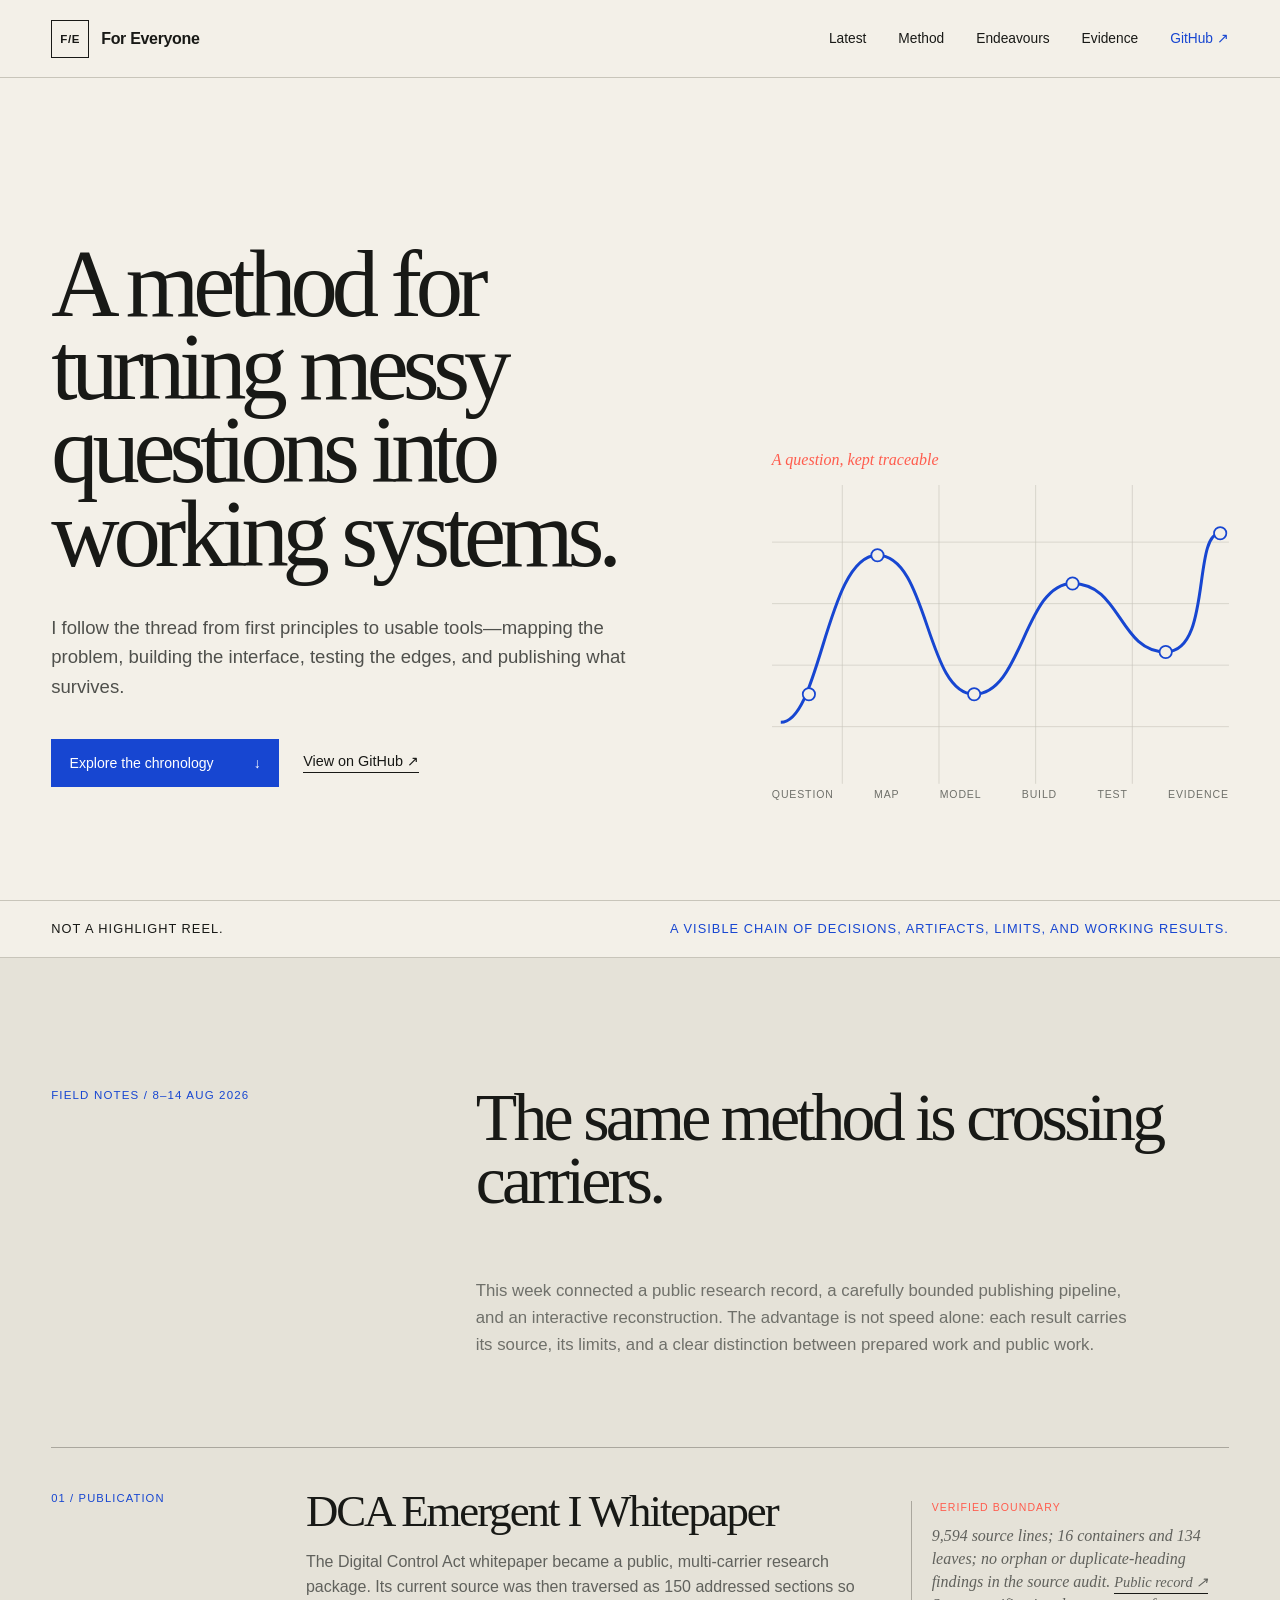
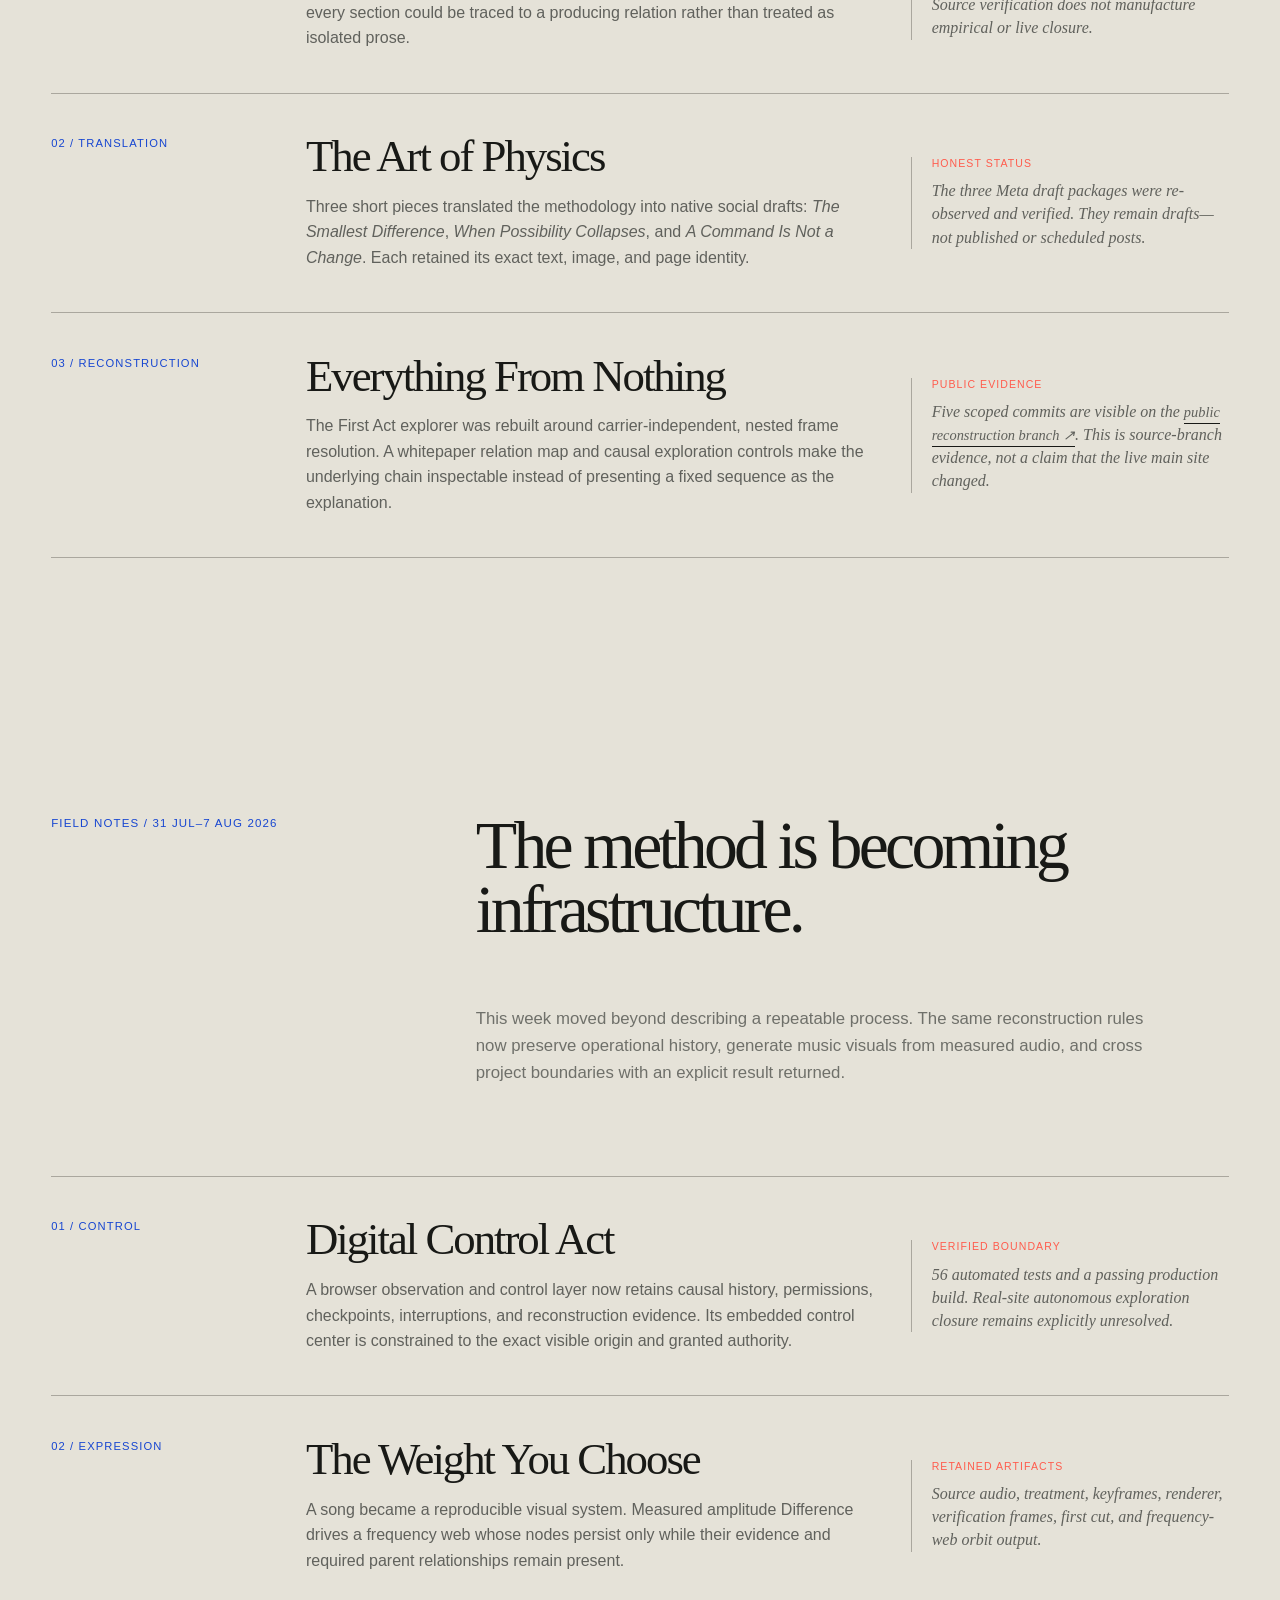
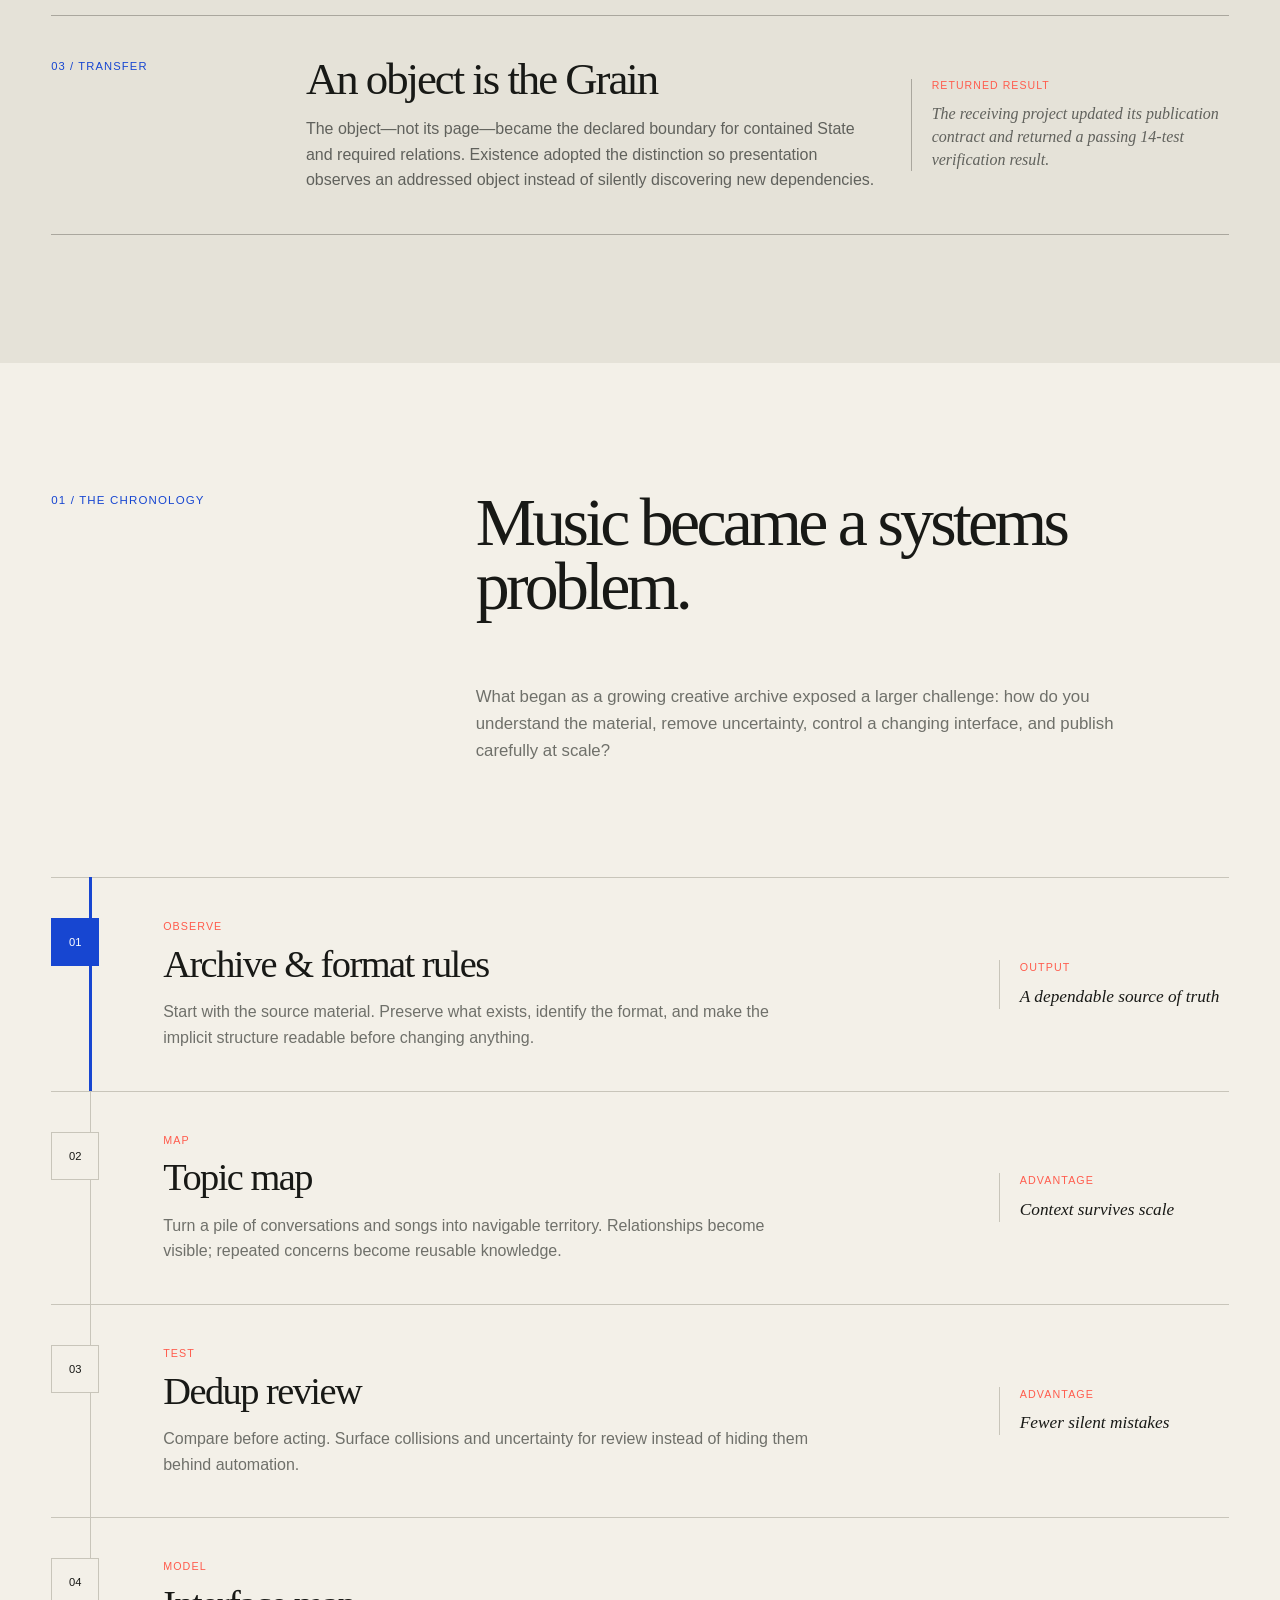
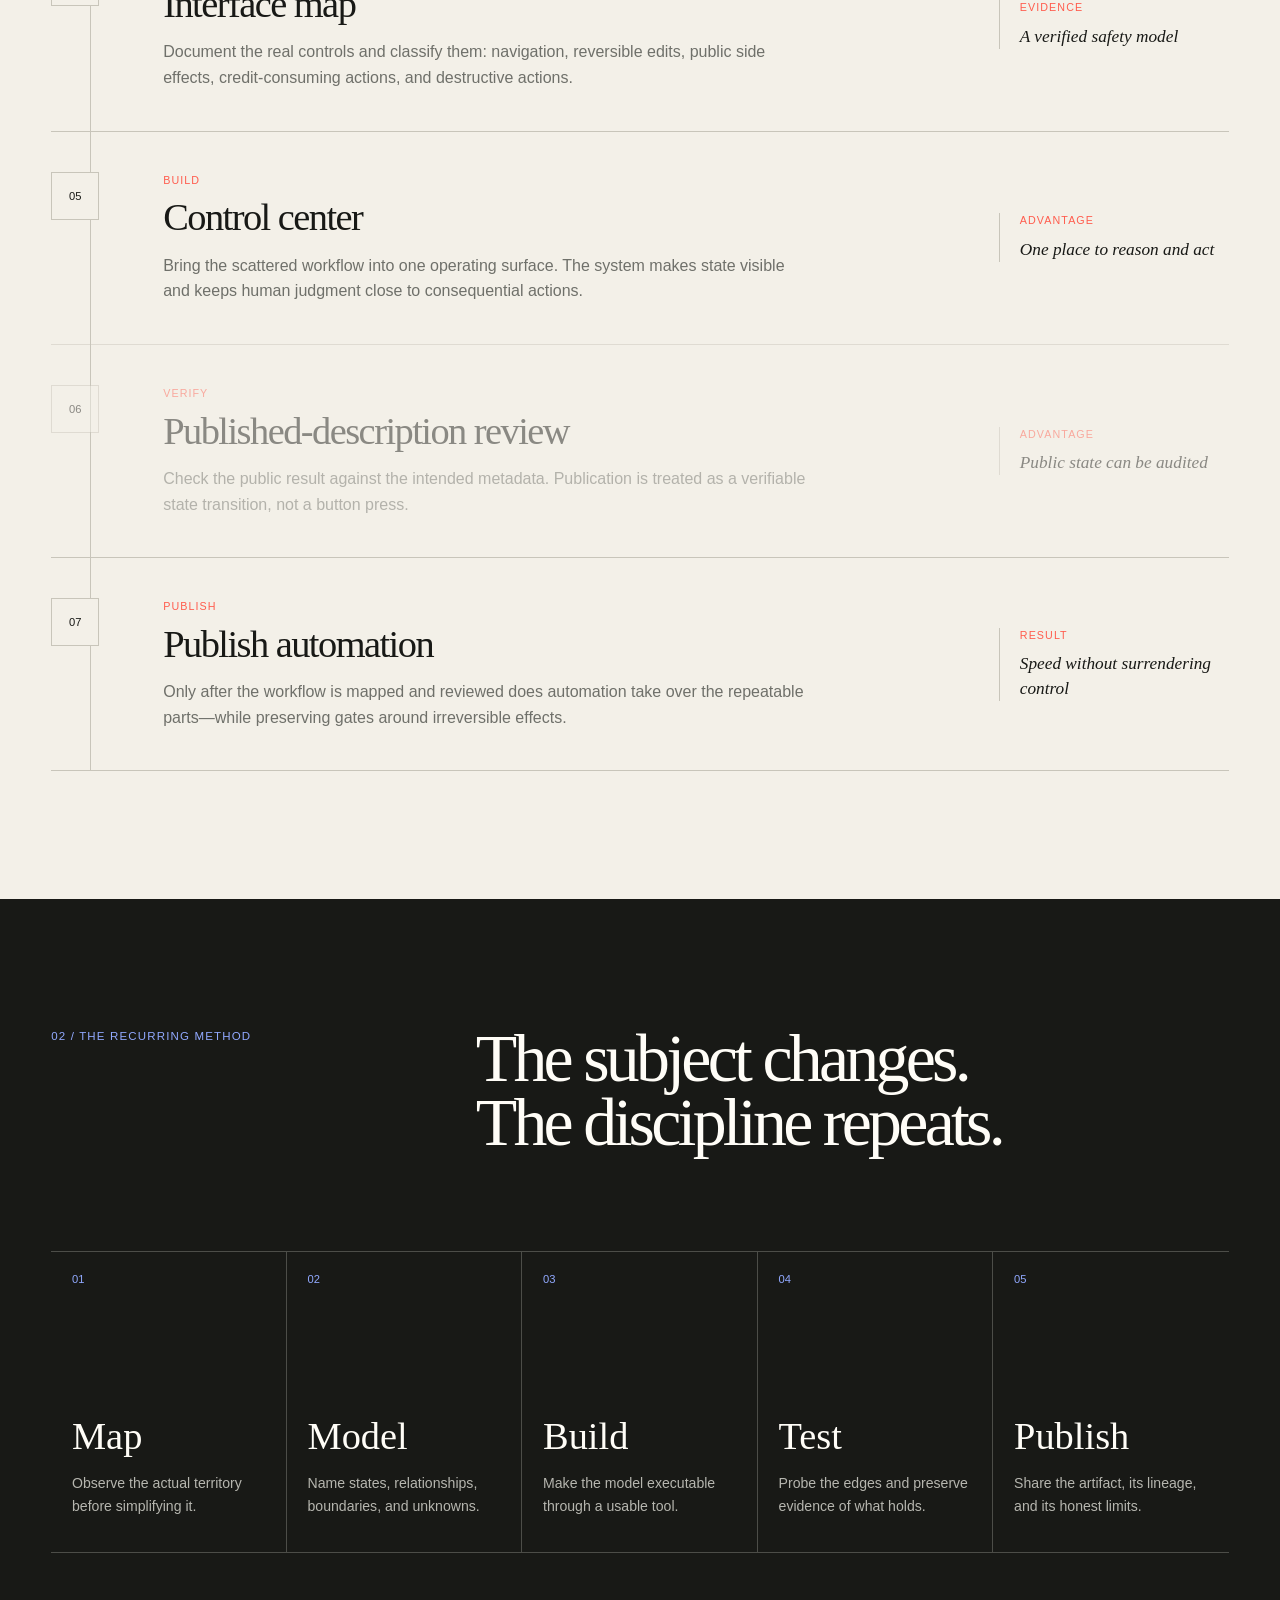
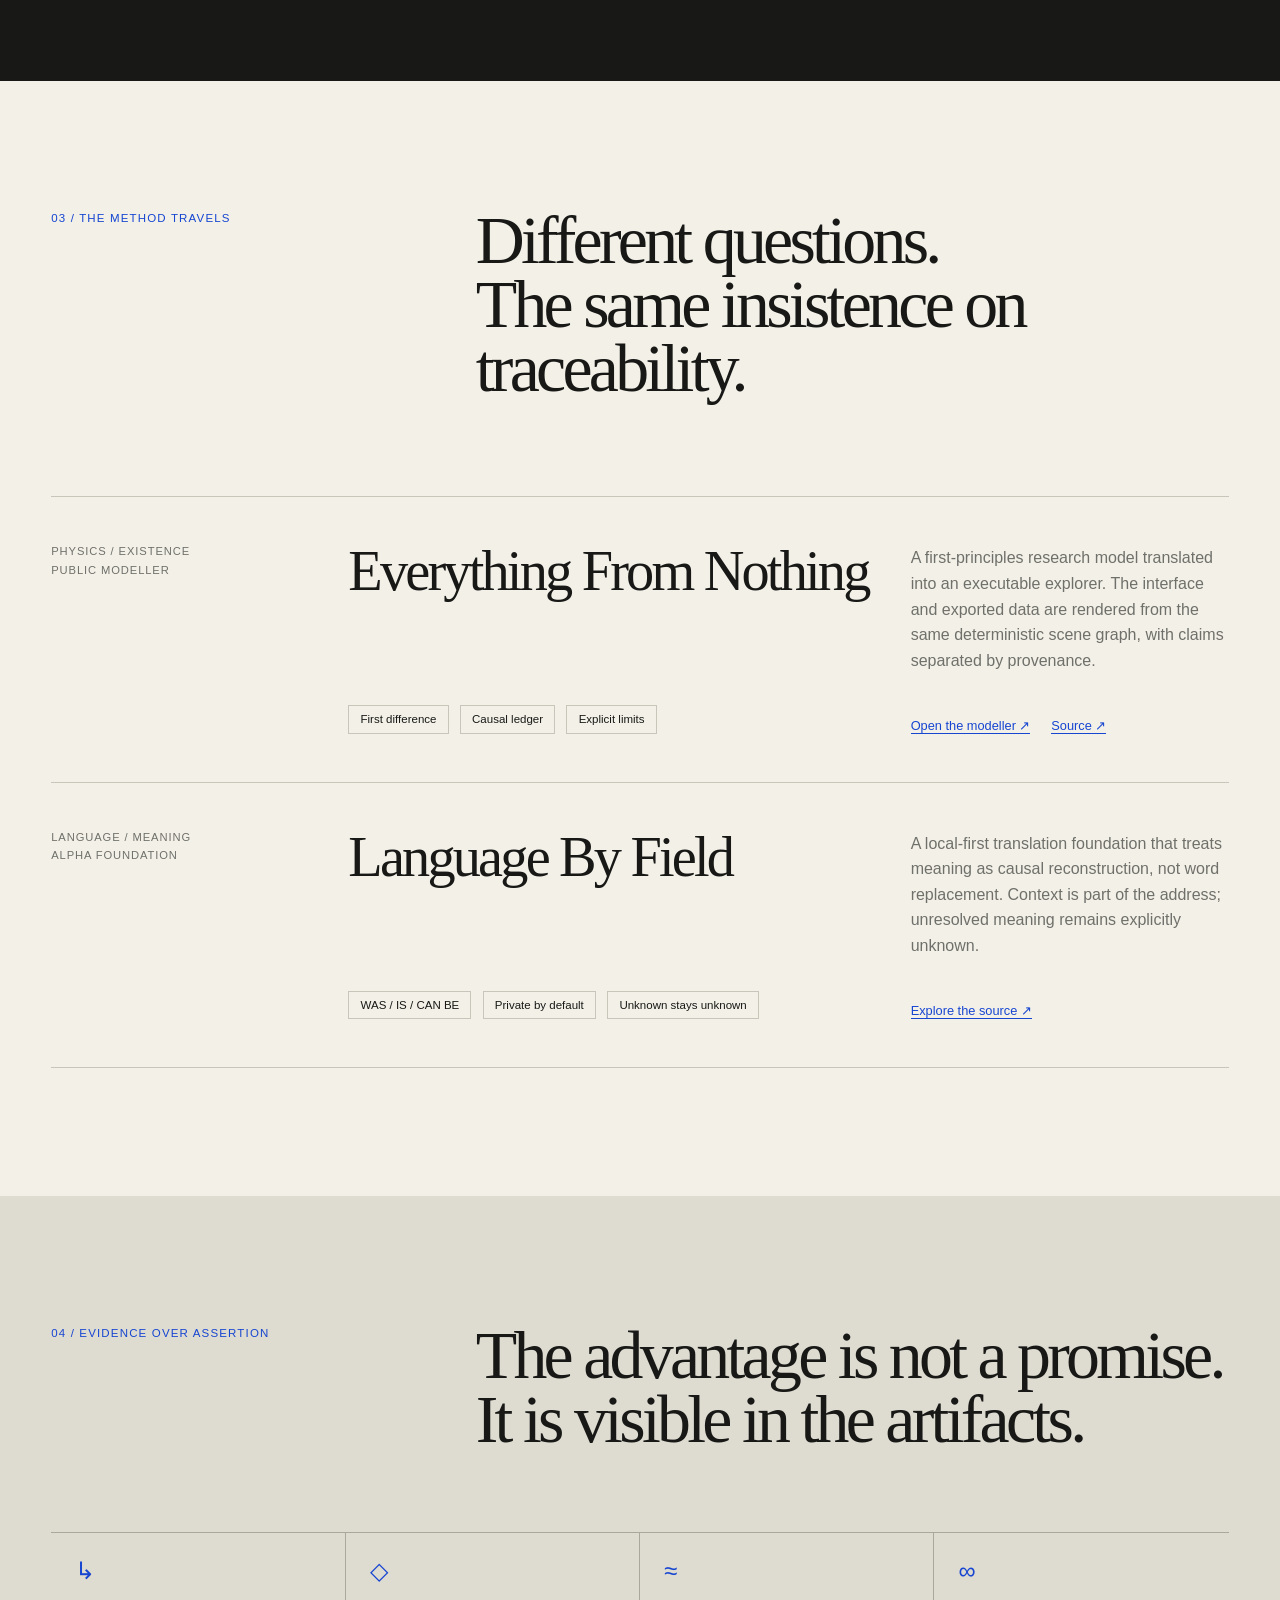
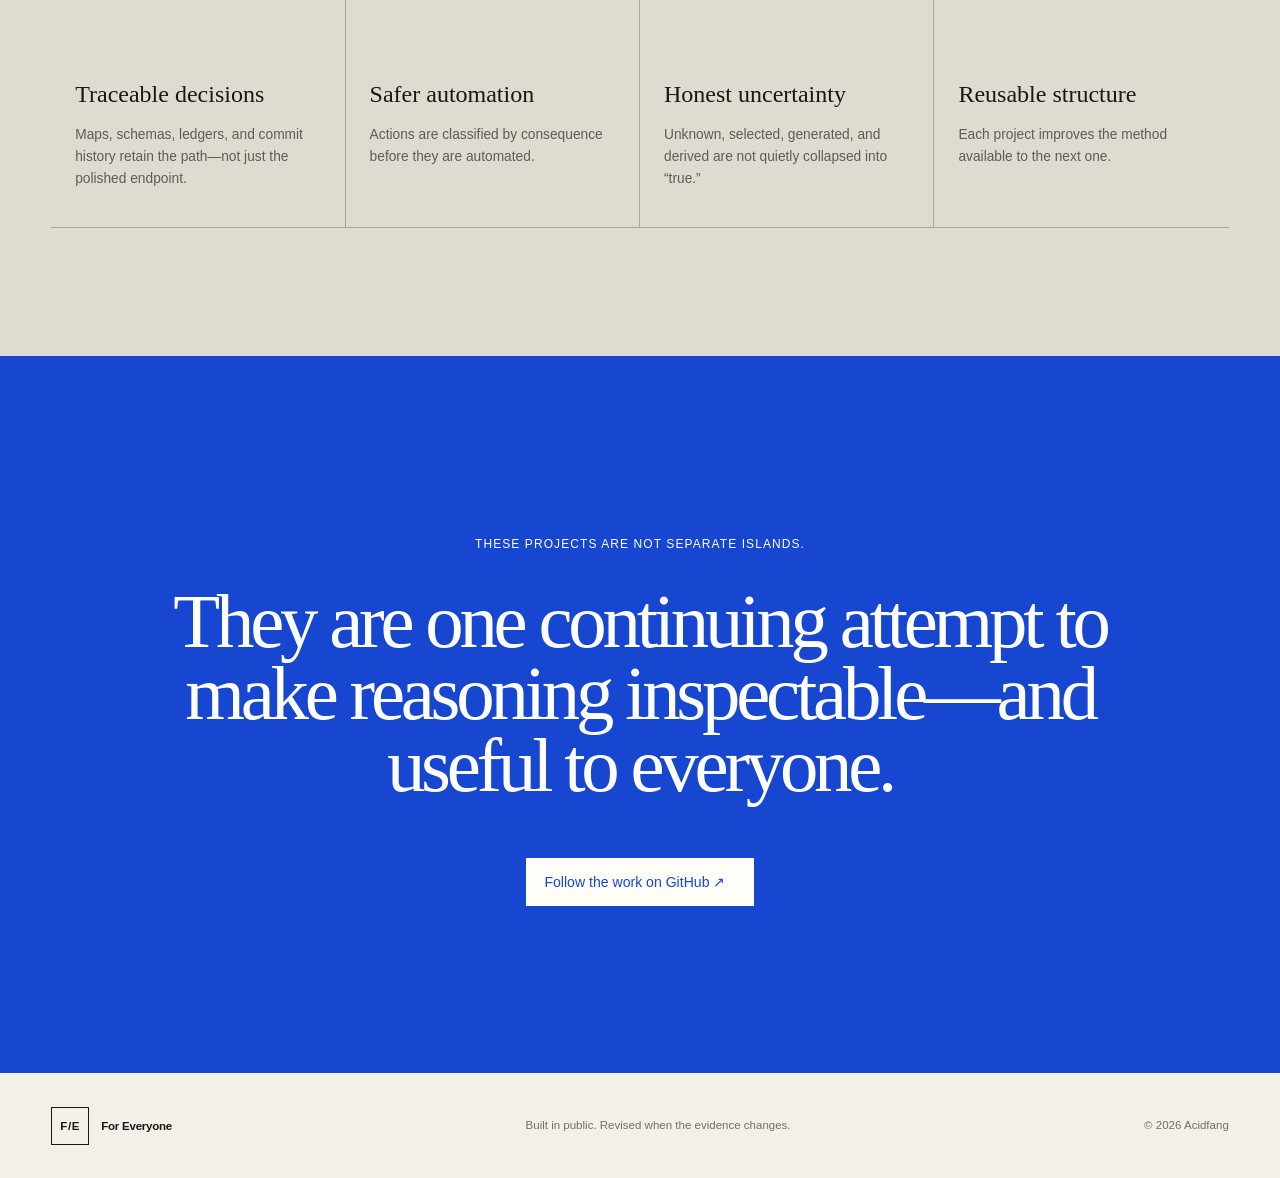
==== commit 22ea1c4e: "Add 8–14 Aug endeavour field notes" ====
--- a/index.html
+++ b/index.html
@@ -3,7 +3,7 @@
 <head>
   <meta charset="UTF-8">
   <meta name="viewport" content="width=device-width, initial-scale=1.0">
-  <meta name="description" content="Evidence of Joe Rattanong's ability to recognise hidden mechanisms and turn them into durable working systems.">
+  <meta name="description" content="A chronology of Acidfang's projects and a methodology for turning open questions into testable, shareable systems.">
   <meta property="og:title" content="For Everyone — A method for working in public">
   <meta property="og:description" content="Map the problem. Model the meaning. Build the tool. Test the edges. Publish the evidence.">
   <meta name="theme-color" content="#f3f0e8">
@@ -19,7 +19,7 @@
     </a>
     <button class="menu-toggle" aria-expanded="false" aria-controls="site-nav">Menu</button>
     <nav id="site-nav" aria-label="Main navigation">
-      <a href="#mechanism">Flagship proof</a>
+      <a href="#latest">Latest</a>
       <a href="#method">Method</a>
       <a href="#chronology">Endeavours</a>
       <a href="#evidence">Evidence</a>
@@ -30,8 +30,8 @@
   <main id="main">
     <section class="hero" id="top">
       <div class="hero-copy">
-        <h1>I recognise mechanisms—then make them work.</h1>
-        <p>Where others see separate tasks, I see the relationship that makes them one system. I reconstruct that mechanism from observable differences, encode it, test it, and publish the evidence.</p>
+        <h1>A method for turning messy questions into working systems.</h1>
+        <p>I follow the thread from first principles to usable tools—mapping the problem, building the interface, testing the edges, and publishing what survives.</p>
         <div class="hero-actions">
           <a class="button" href="#chronology">Explore the chronology <span aria-hidden="true">↓</span></a>
           <a class="text-link" href="https://github.com/Acidfang" target="_blank" rel="noreferrer">View on GitHub ↗</a>
@@ -52,74 +52,54 @@
     </section>
 
     <section class="principle-strip" aria-label="Core principle">
-      <p>Capability does not depend on approval.</p>
-      <p>Source · operation · duration · surviving dependency</p>
-    </section>
-
-    <section class="mechanism-case section" id="mechanism">
-      <div class="case-heading">
-        <p class="section-number">00 / Flagship proof</p>
-        <div>
-          <p class="case-kicker">Manufacturing / production systems / prepress</p>
-          <h2>Sym-PLE-Fied</h2>
-          <p class="case-lede">A factory-floor mechanism reconstructed as software—by a press operator who was never given a software specification.</p>
-        </div>
-      </div>
-
-      <div class="case-flow" aria-label="The production mechanism recognised and automated">
-        <span>Production</span><i>→</i><span>Measurement</span><i>→</i><span>Calculation</span><i>→</i><span>Verification</span><i>→</i><span>Identification</span><i>→</i><span>ERP entry</span><i>→</i><span>Next run</span>
-      </div>
-
-      <div class="case-grid">
-        <article class="case-problem">
-          <p class="case-label">The observed constraint</p>
-          <h3>Paperwork was machine downtime.</h3>
-          <p>Operators wrote up each roll, prepared tickets, performed and rechecked calculations, reconciled material, and entered the same facts into separate systems. A roll could leave a press about every 15 minutes. Job totalisation could hold a machine stationary for up to 45 minutes.</p>
-          <dl class="impact-math">
-            <div><dt>Machine existence cost</dt><dd>$450 / hour</dd></div>
-            <div><dt>Cost per stopped minute</dt><dd>$7.50</dd></div>
-            <div><dt>45-minute exposure</dt><dd>$337.50 / job</dd></div>
-          </dl>
-        </article>
-
-        <article class="case-system">
-          <p class="case-label">The mechanism made executable</p>
-          <h3>Not forms. One connected operating system.</h3>
-          <ul>
-            <li>Roll-level production capture and ticket generation</li>
-            <li>Material, KG/KM, runtime, downtime and rate calculations</li>
-            <li>Issued, produced, returned, rejected and scrap reconciliation</li>
-            <li>Scale communication, reports and ERP-interface automation</li>
-            <li>Spatial prepress plate storage, search and retrieval</li>
-          </ul>
-        </article>
-      </div>
-
-      <div class="case-evidence">
-        <article>
-          <span>Inspectable source</span>
-          <strong>94 VB files</strong>
-          <p>The public repository contains about 21,000 lines outside generated form-designer and dataset code.</p>
-        </article>
-        <article>
-          <span>Firsthand operating history</span>
-          <strong>~16 years</strong>
-          <p>Machine-facing production use continued until June 2026.</p>
-        </article>
-        <article>
-          <span>Surviving dependency</span>
-          <strong>Still in use</strong>
-          <p>Prepress continues to use the plate directory linking jobs, plates and physical locations.</p>
-        </article>
-      </div>
-
-      <div class="case-boundary">
-        <p><strong>Evidence boundary:</strong> implementation claims are independently inspectable in the public source. Dates, timings, costs and present operational use are Joe Rattanong's firsthand account unless separately corroborated. No endorsement from Sealed Air is claimed.</p>
-        <a class="button" href="https://github.com/Acidfang/Sym-PLE-Fied" target="_blank" rel="noreferrer">Inspect the source <span aria-hidden="true">↗</span></a>
-      </div>
+      <p>Not a highlight reel.</p>
+      <p>A visible chain of decisions, artifacts, limits, and working results.</p>
     </section>
 
     <section class="field-notes section" id="latest">
+      <div class="section-intro field-notes-intro">
+        <p class="section-number">Field notes / 8–14 Aug 2026</p>
+        <h2>The same method is crossing carriers.</h2>
+        <p>This week connected a public research record, a carefully bounded publishing pipeline, and an interactive reconstruction. The advantage is not speed alone: each result carries its source, its limits, and a clear distinction between prepared work and public work.</p>
+      </div>
+      <div class="field-note-list">
+        <article class="field-note">
+          <p class="field-note-date">01 / Publication</p>
+          <div>
+            <h3>DCA Emergent I Whitepaper</h3>
+            <p>The Digital Control Act whitepaper became a public, multi-carrier research package. Its current source was then traversed as 150 addressed sections so every section could be traced to a producing relation rather than treated as isolated prose.</p>
+          </div>
+          <div class="field-note-proof">
+            <span>Verified boundary</span>
+            <p>9,594 source lines; 16 containers and 134 leaves; no orphan or duplicate-heading findings in the source audit. <a class="text-link" href="https://doi.org/10.5281/zenodo.21865660" target="_blank" rel="noreferrer">Public record ↗</a> Source verification does not manufacture empirical or live closure.</p>
+          </div>
+        </article>
+        <article class="field-note">
+          <p class="field-note-date">02 / Translation</p>
+          <div>
+            <h3>The Art of Physics</h3>
+            <p>Three short pieces translated the methodology into native social drafts: <em>The Smallest Difference</em>, <em>When Possibility Collapses</em>, and <em>A Command Is Not a Change</em>. Each retained its exact text, image, and page identity.</p>
+          </div>
+          <div class="field-note-proof">
+            <span>Honest status</span>
+            <p>The three Meta draft packages were re-observed and verified. They remain drafts—not published or scheduled posts.</p>
+          </div>
+        </article>
+        <article class="field-note">
+          <p class="field-note-date">03 / Reconstruction</p>
+          <div>
+            <h3>Everything From Nothing</h3>
+            <p>The First Act explorer was rebuilt around carrier-independent, nested frame resolution. A whitepaper relation map and causal exploration controls make the underlying chain inspectable instead of presenting a fixed sequence as the explanation.</p>
+          </div>
+          <div class="field-note-proof">
+            <span>Public evidence</span>
+            <p>Five scoped commits are visible on the <a class="text-link" href="https://github.com/Acidfang/EverthingFromNothing/tree/codex/whitepaper-relation-map" target="_blank" rel="noreferrer">public reconstruction branch ↗</a>. This is source-branch evidence, not a claim that the live main site changed.</p>
+          </div>
+        </article>
+      </div>
+    </section>
+
+    <section class="field-notes section" id="week-2026-08-07">
       <div class="section-intro field-notes-intro">
         <p class="section-number">Field notes / 31 Jul–7 Aug 2026</p>
         <h2>The method is becoming infrastructure.</h2>
@@ -257,16 +237,6 @@
         <h2>Different questions.<br>The same insistence on traceability.</h2>
       </div>
       <div class="project-list">
-        <article class="project">
-          <div class="project-meta"><span>Manufacturing / mechanisms</span><span>Operational system</span></div>
-          <h3>Sym-PLE-Fied</h3>
-          <p>A production mechanism inferred from factory-floor behaviour and encoded across calculation, verification, documentation, hardware, ERP and physical plate storage.</p>
-          <ul aria-label="Project principles"><li>Mechanism recognition</li><li>Physical + digital system</li><li>Long-lived utility</li></ul>
-          <div class="project-links">
-            <a href="#mechanism">Read the case study ↑</a>
-            <a href="https://github.com/Acidfang/Sym-PLE-Fied" target="_blank" rel="noreferrer">Source ↗</a>
-          </div>
-        </article>
         <article class="project">
           <div class="project-meta"><span>Physics / existence</span><span>Public modeller</span></div>
           <h3>Everything From Nothing</h3>
--- a/styles.css
+++ b/styles.css
@@ -28,6 +28,7 @@
 .menu-toggle { display: none; background: none; border: 0; font: inherit; }
 
 .hero { min-height: calc(100vh - 78px); padding: clamp(4rem, 9vw, 9rem) clamp(1.25rem, 4vw, 4.5rem) 4rem; display: grid; grid-template-columns: minmax(0, 1.15fr) minmax(320px, .85fr); gap: clamp(3rem, 8vw, 9rem); align-items: center; }
+.hero-copy { min-width: 0; }
 .hero h1 { font: 400 clamp(3.4rem, 7.4vw, 7.9rem)/.88 var(--serif); letter-spacing: -.065em; max-width: 950px; margin: 0; }
 .hero-copy > p { max-width: 670px; color: #4f504c; font-size: clamp(1.05rem, 1.45vw, 1.3rem); margin: 2.3rem 0; }
 .hero-actions { display: flex; align-items: center; flex-wrap: wrap; gap: 1.5rem; }
@@ -45,34 +46,6 @@
 .principle-strip { border-top: 1px solid var(--rule); border-bottom: 1px solid var(--rule); padding: 1.1rem clamp(1.25rem, 4vw, 4.5rem); display: flex; justify-content: space-between; gap: 2rem; font-size: .8rem; text-transform: uppercase; letter-spacing: .08em; }
 .principle-strip p { margin: 0; }
 .principle-strip p:last-child { color: var(--blue); }
-
-.mechanism-case { background: var(--white); }
-.case-heading { display: grid; grid-template-columns: 1fr 2fr; gap: 3rem; margin-bottom: 4.5rem; }
-.case-kicker, .case-label { margin: 0 0 .8rem; color: var(--coral); font-size: .68rem; text-transform: uppercase; letter-spacing: .11em; }
-.case-heading h2 { margin: 0; font: 400 clamp(3.5rem, 7vw, 7.8rem)/.86 var(--serif); letter-spacing: -.065em; }
-.case-lede { max-width: 780px; margin: 1.8rem 0 0; color: var(--muted); font-size: clamp(1.1rem, 1.8vw, 1.45rem); }
-.case-flow { display: flex; flex-wrap: wrap; align-items: center; gap: .8rem; padding: 1.25rem 0; border-top: 1px solid var(--rule); border-bottom: 1px solid var(--rule); color: var(--blue); font-size: .72rem; text-transform: uppercase; letter-spacing: .08em; }
-.case-flow i { color: var(--coral); font: normal 1rem var(--sans); }
-.case-grid { display: grid; grid-template-columns: 1fr 1fr; border-bottom: 1px solid var(--rule); }
-.case-grid article { padding: clamp(2rem, 4vw, 4.5rem) 0; }
-.case-grid article:first-child { padding-right: clamp(2rem, 5vw, 6rem); border-right: 1px solid var(--rule); }
-.case-grid article:last-child { padding-left: clamp(2rem, 5vw, 6rem); }
-.case-grid h3 { margin: 0 0 1.4rem; font: 400 clamp(2rem, 3.4vw, 4rem)/1 var(--serif); letter-spacing: -.045em; }
-.case-grid p, .case-grid li { color: var(--muted); }
-.case-system ul { list-style: none; margin: 0; padding: 0; }
-.case-system li { padding: .9rem 0; border-top: 1px solid var(--rule); }
-.impact-math { margin: 2.5rem 0 0; }
-.impact-math div { display: flex; justify-content: space-between; gap: 1rem; padding: .85rem 0; border-top: 1px solid var(--rule); }
-.impact-math dt { color: var(--muted); font-size: .8rem; }
-.impact-math dd { margin: 0; color: var(--blue); font: 400 1.15rem var(--serif); }
-.case-evidence { display: grid; grid-template-columns: repeat(3, 1fr); border-bottom: 1px solid var(--rule); }
-.case-evidence article { min-height: 240px; padding: 1.5rem; border-right: 1px solid var(--rule); }
-.case-evidence article:last-child { border-right: 0; }
-.case-evidence span { display: block; color: var(--coral); font-size: .67rem; text-transform: uppercase; letter-spacing: .1em; }
-.case-evidence strong { display: block; margin: 4rem 0 1rem; color: var(--blue); font: 400 clamp(2rem, 3.5vw, 4rem) var(--serif); }
-.case-evidence p { margin: 0; color: var(--muted); font-size: .86rem; }
-.case-boundary { display: grid; grid-template-columns: 2fr auto; gap: 3rem; align-items: center; padding-top: 2rem; }
-.case-boundary p { max-width: 850px; color: var(--muted); font-size: .82rem; }
 
 .section { padding: clamp(5rem, 10vw, 10rem) clamp(1.25rem, 4vw, 4.5rem); }
 .section-intro { display: grid; grid-template-columns: 1fr 2fr; gap: 3rem; margin-bottom: 6rem; }
@@ -145,7 +118,7 @@
 @media (max-width: 900px) {
   .hero { min-height: auto; grid-template-columns: 1fr; }
   .hero-diagram { width: min(100%, 600px); }
-  .section-intro, .evidence-heading, .case-heading { grid-template-columns: 1fr; }
+  .section-intro, .evidence-heading { grid-template-columns: 1fr; }
   .section-intro h2, .section-intro > p:last-child, .section-intro.compact h2, .evidence-heading h2 { grid-column: 1; }
   .field-note { grid-template-columns: 1fr 2fr; }
   .field-note-proof { grid-column: 2; }
@@ -162,10 +135,6 @@
   .evidence-grid > div:nth-child(2) { border-right: 0; }
   .evidence-grid > div { border-bottom: 1px solid #aaa79e; }
   .evidence-grid > div:nth-child(n+3) { border-bottom: 0; }
-  .case-grid { grid-template-columns: 1fr; }
-  .case-grid article:first-child { padding-right: 0; border-right: 0; }
-  .case-grid article:last-child { padding-left: 0; border-top: 1px solid var(--rule); }
-  .case-boundary { grid-template-columns: 1fr; }
 }
 
 @media (max-width: 640px) {
@@ -188,10 +157,6 @@
   .evidence-grid > div { border-right: 0; border-bottom: 1px solid #aaa79e !important; min-height: 230px; }
   .evidence-grid > div:last-child { border-bottom: 0 !important; }
   .evidence-grid h3 { margin-top: 3.5rem; }
-  .case-evidence { grid-template-columns: 1fr; }
-  .case-evidence article { min-height: 190px; border-right: 0; border-bottom: 1px solid var(--rule); }
-  .case-evidence article:last-child { border-bottom: 0; }
-  .case-evidence strong { margin-top: 2.5rem; }
   footer { flex-direction: column; align-items: flex-start; }
 }
 
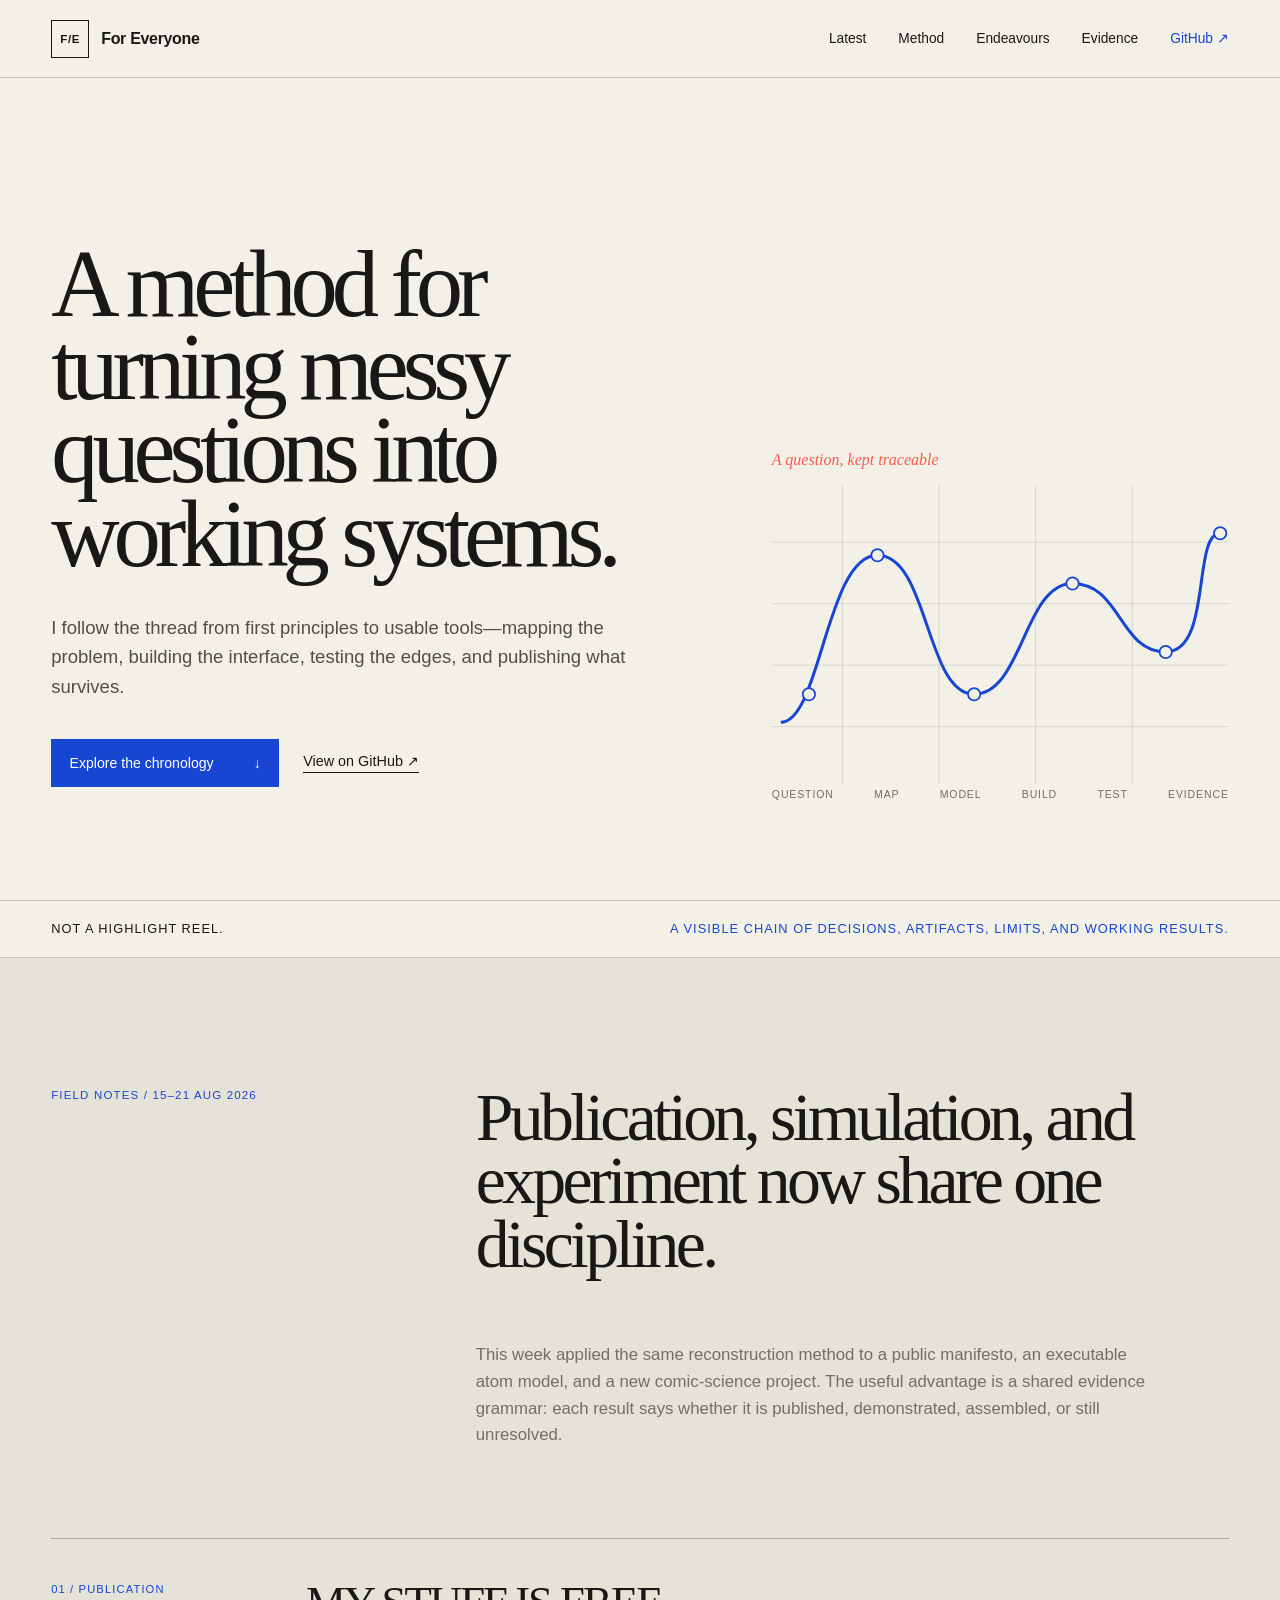
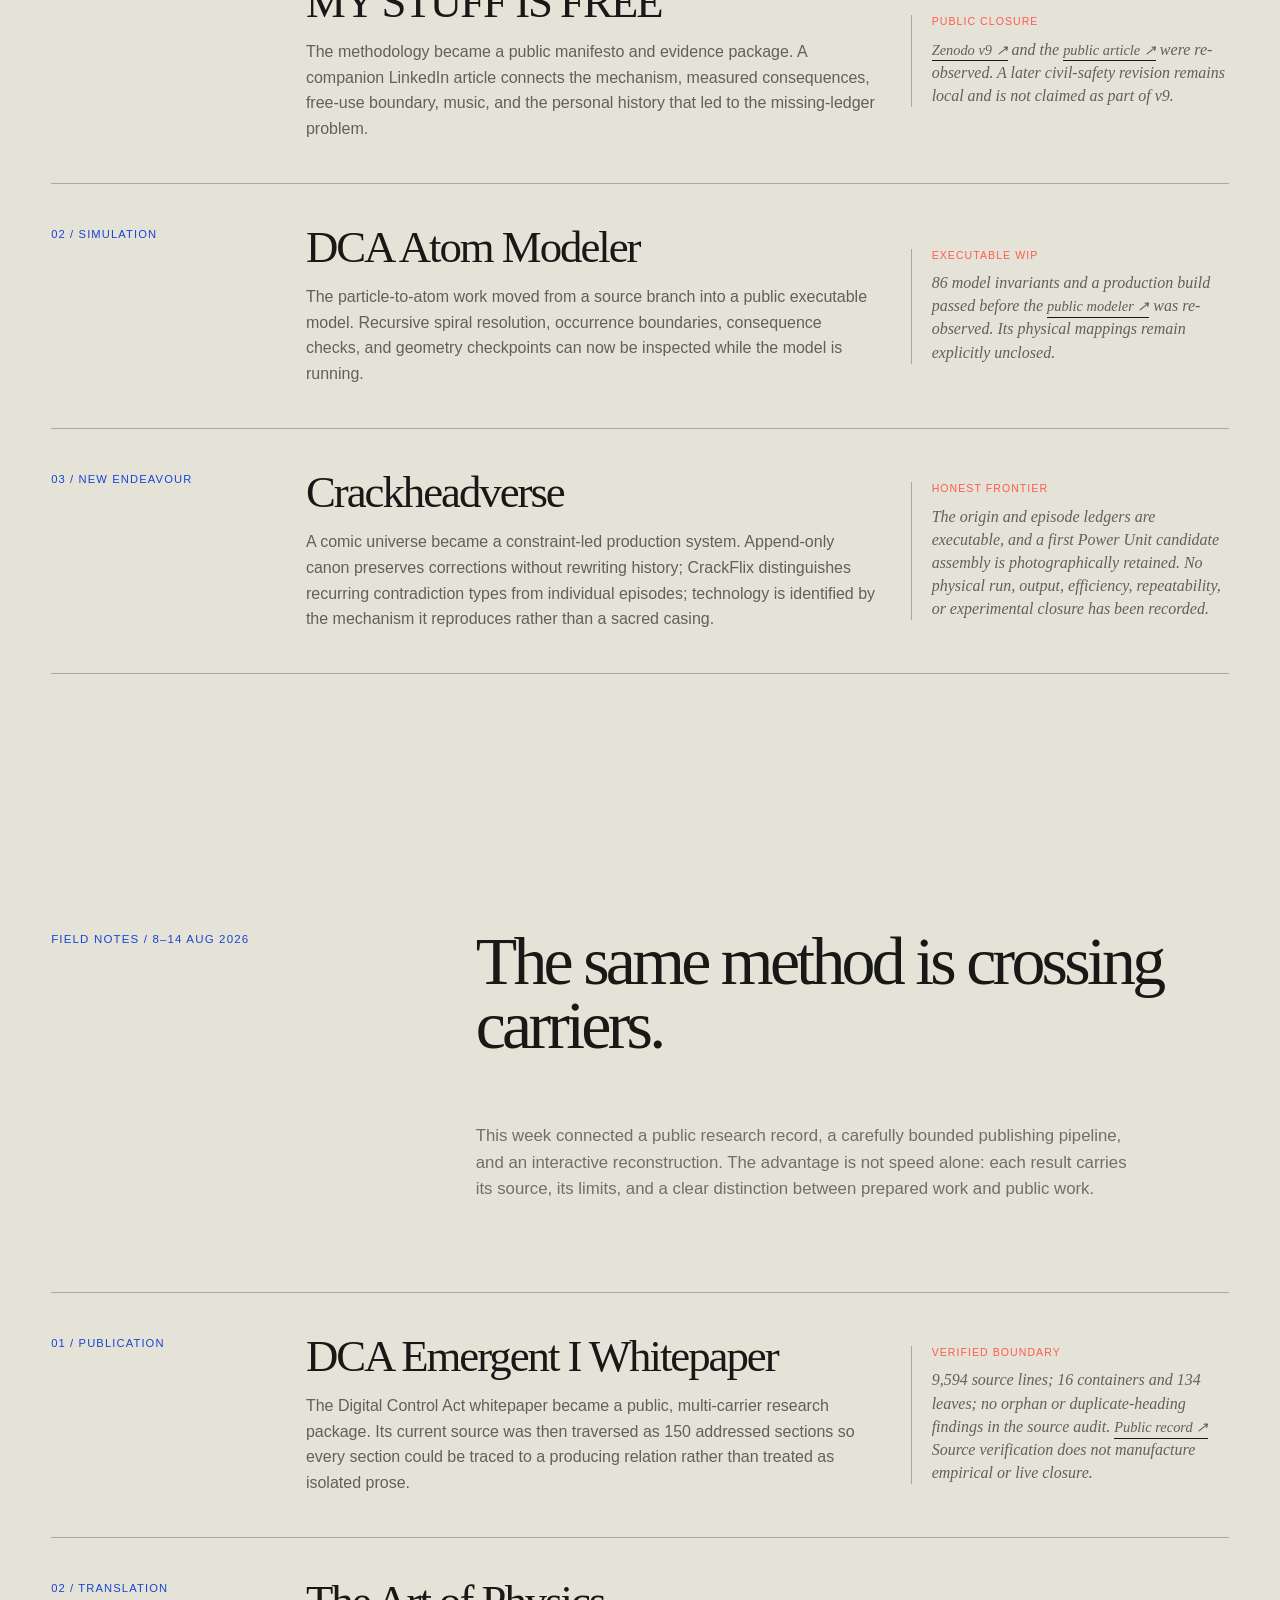
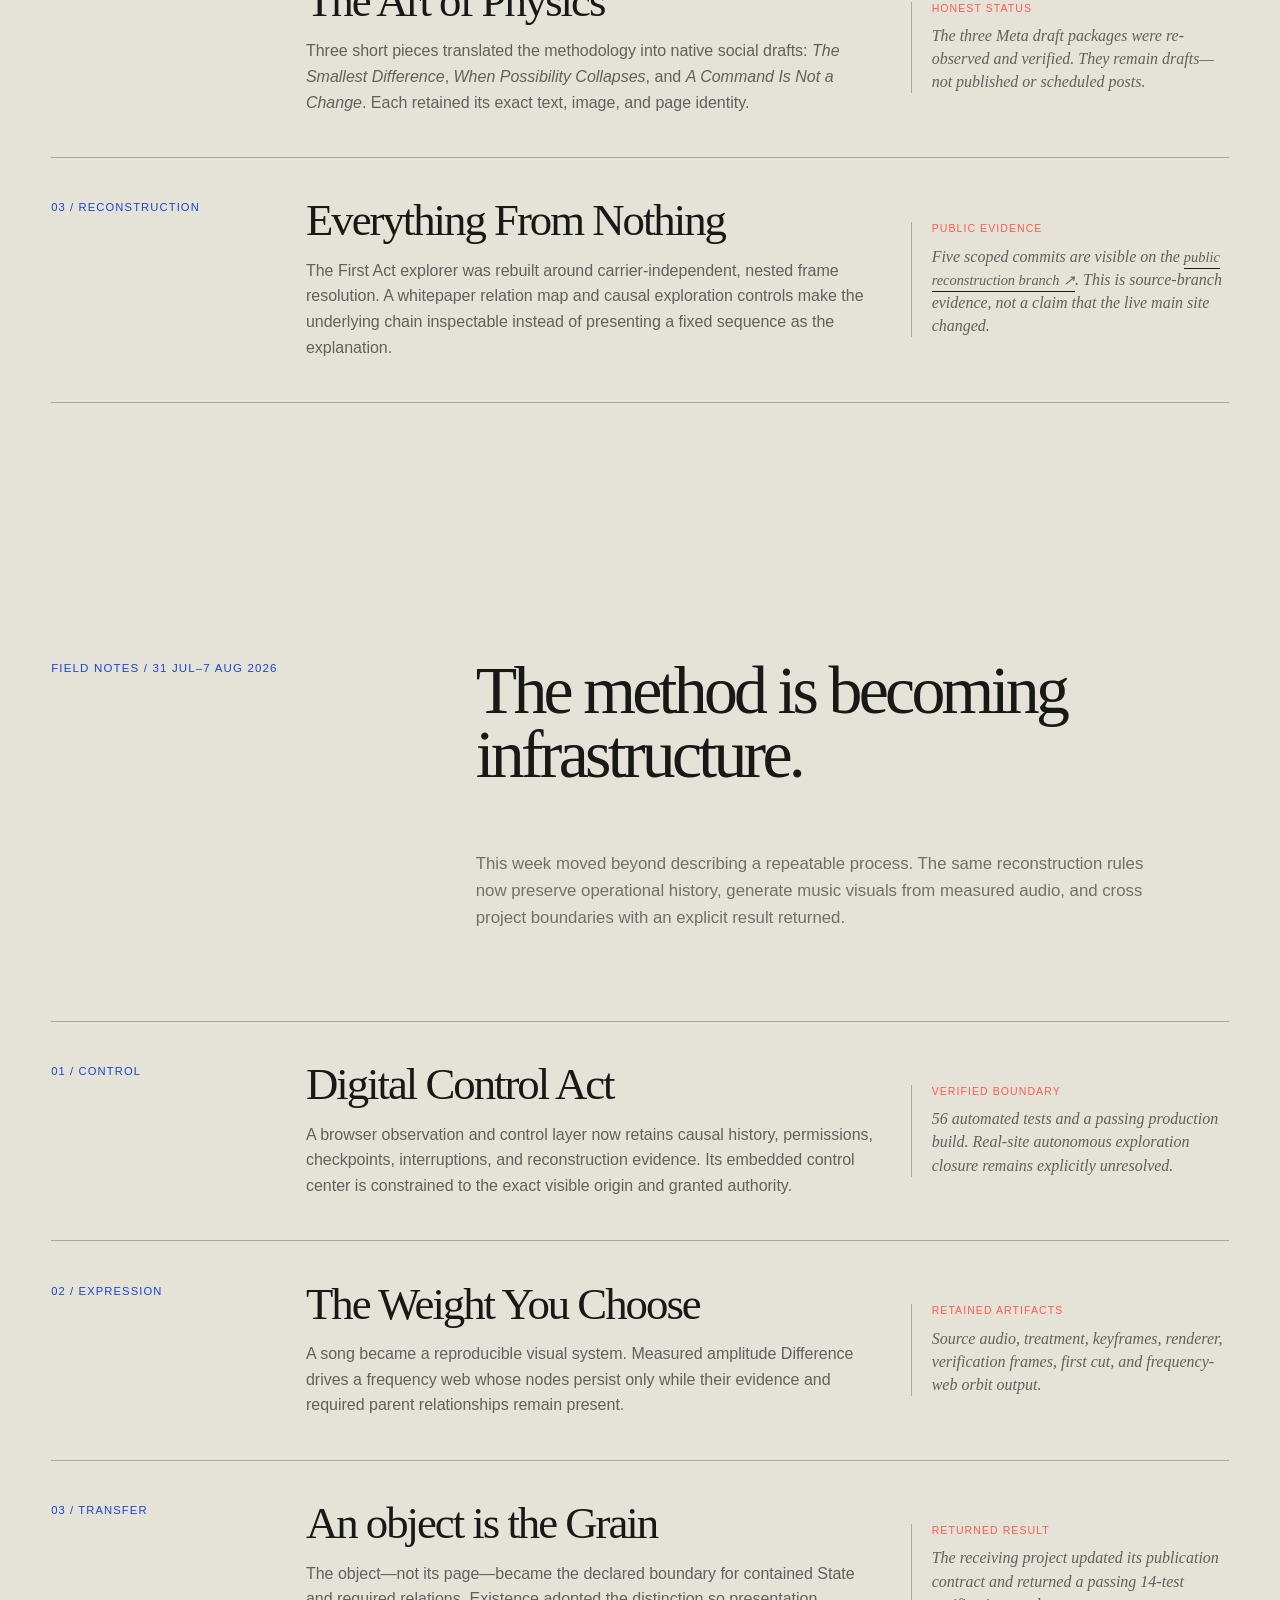
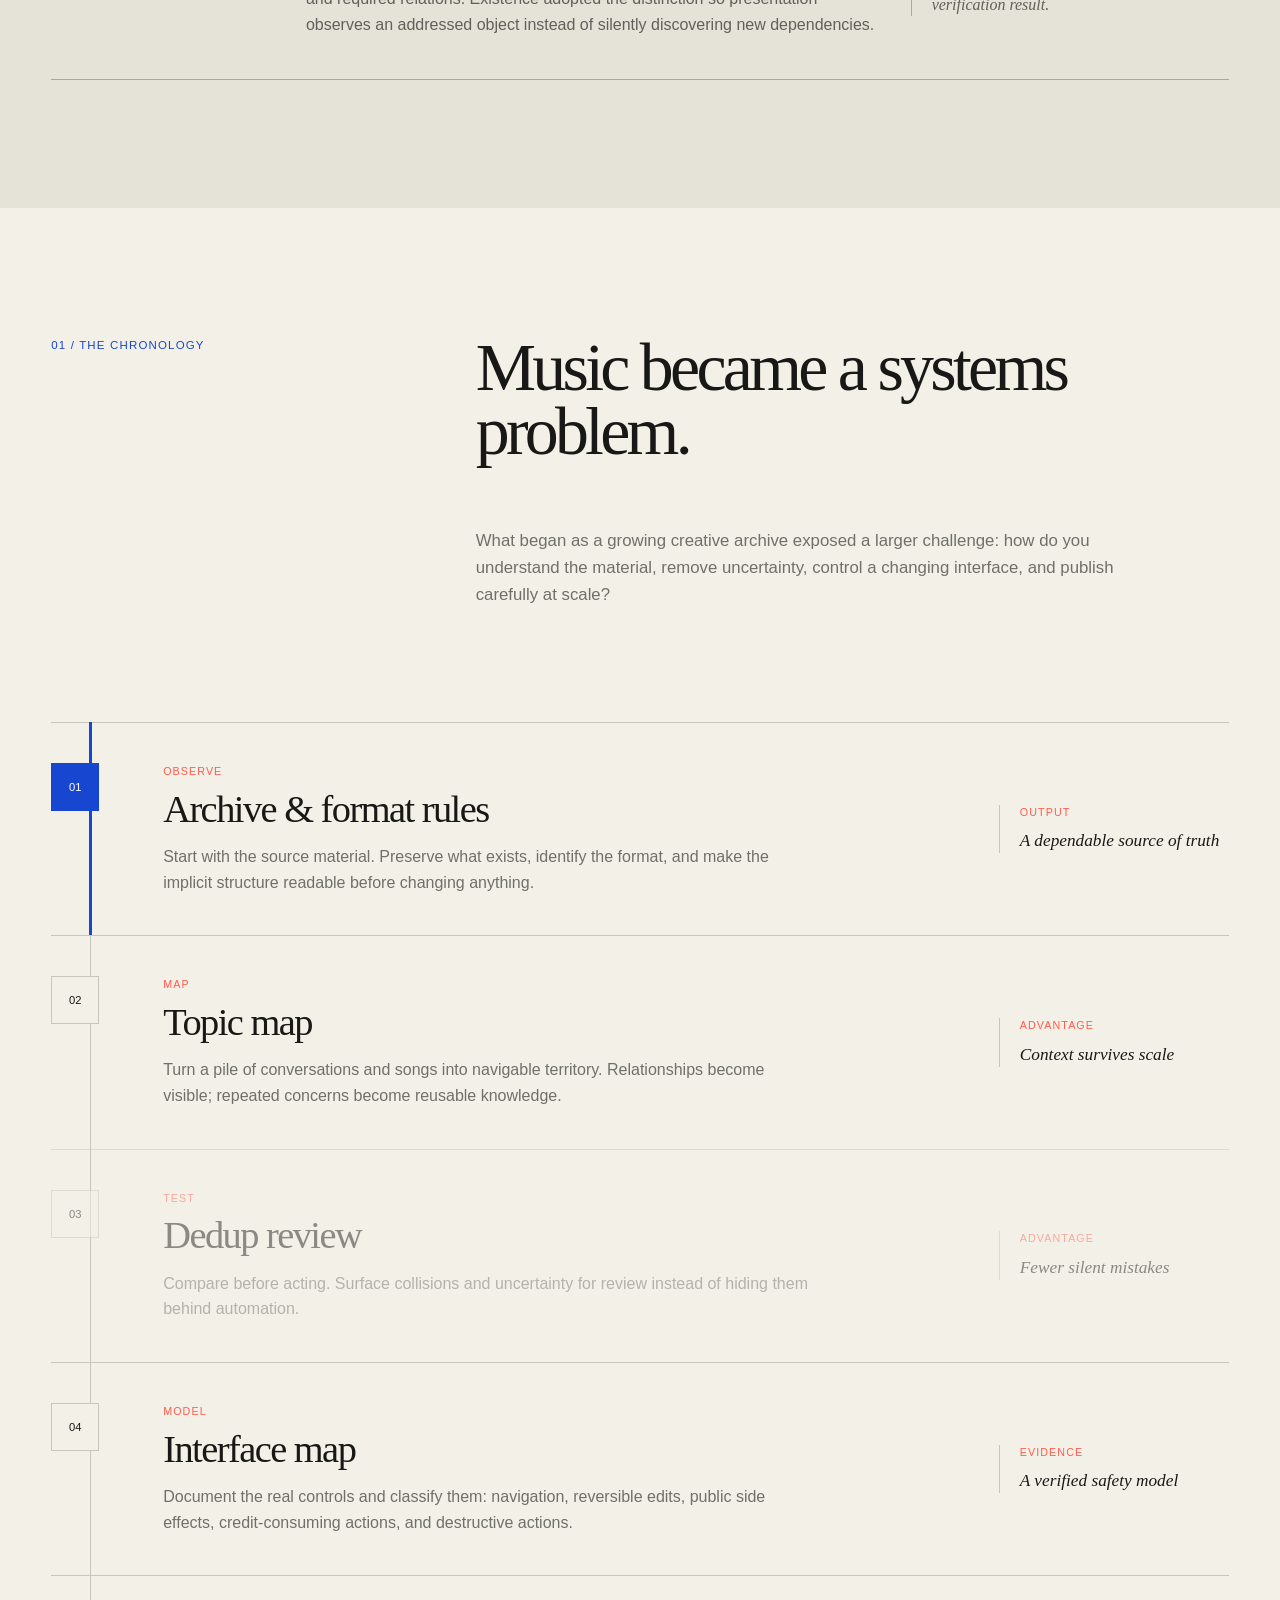
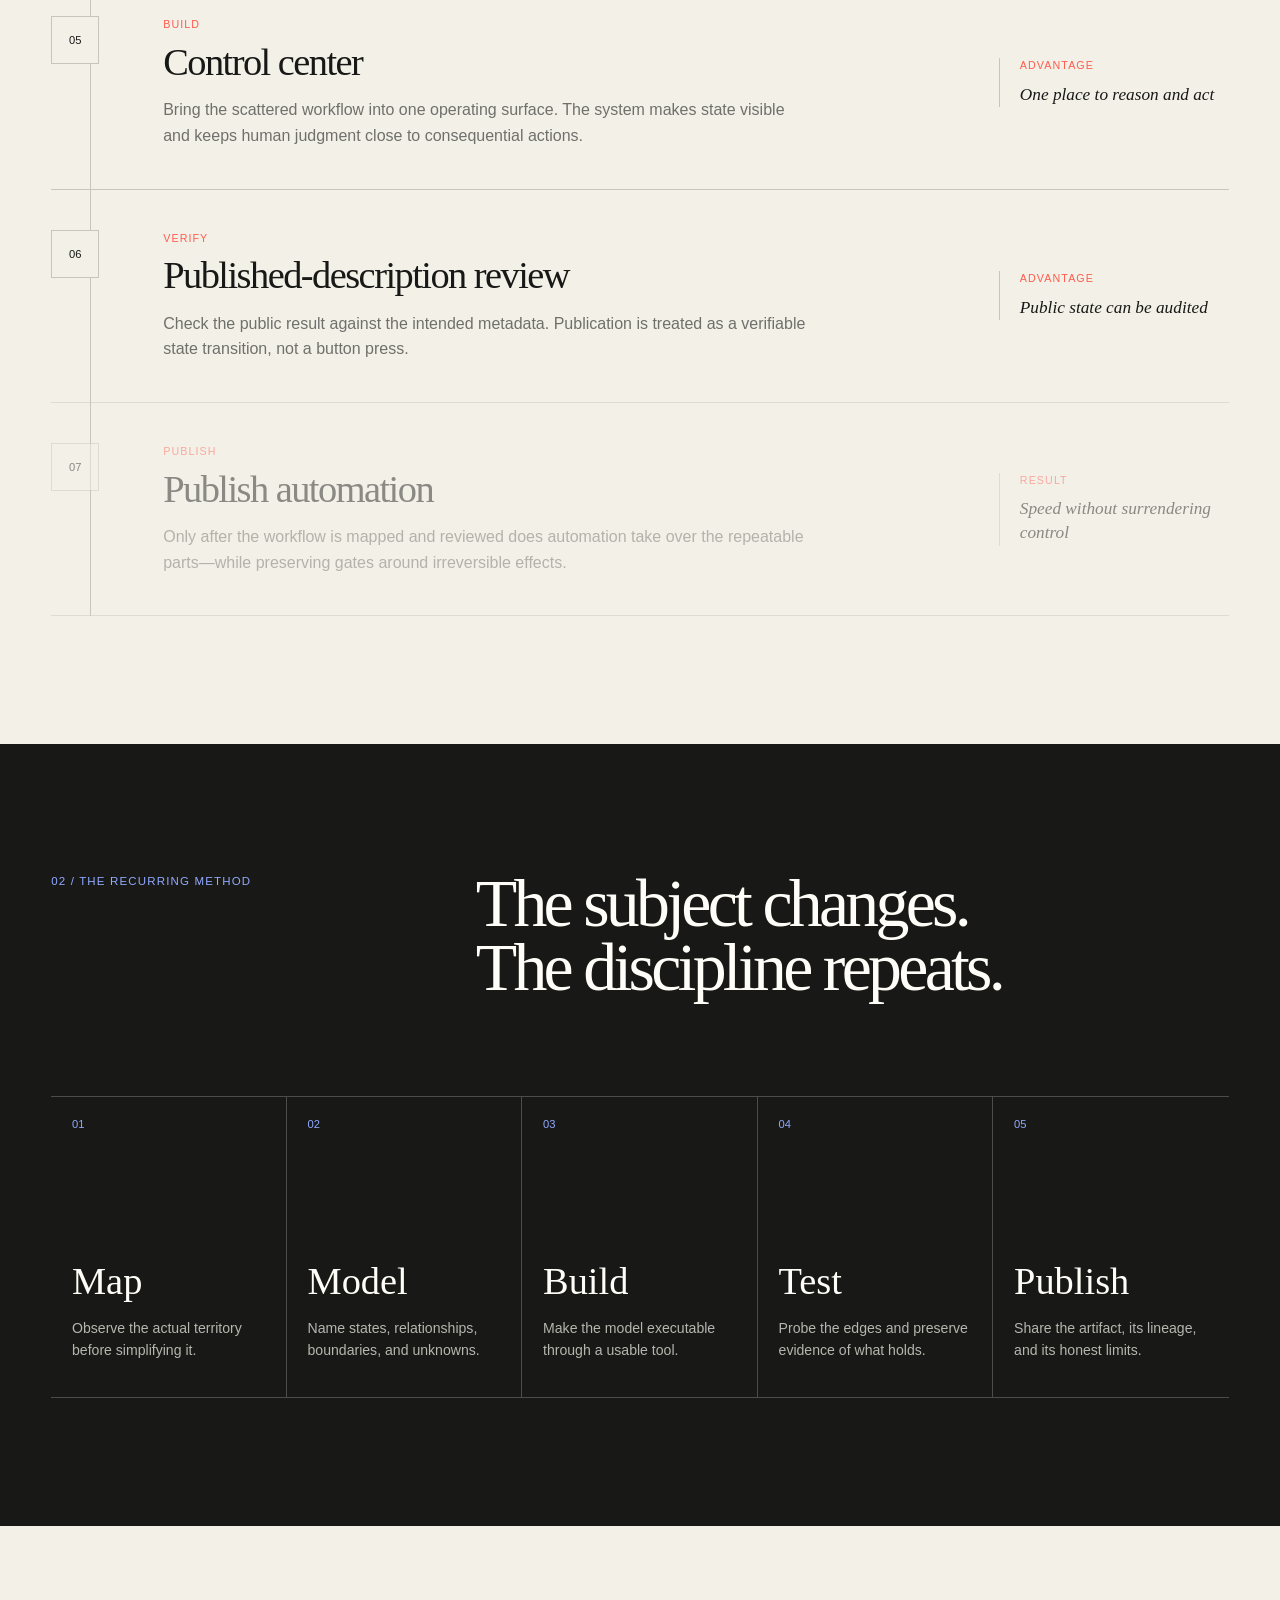
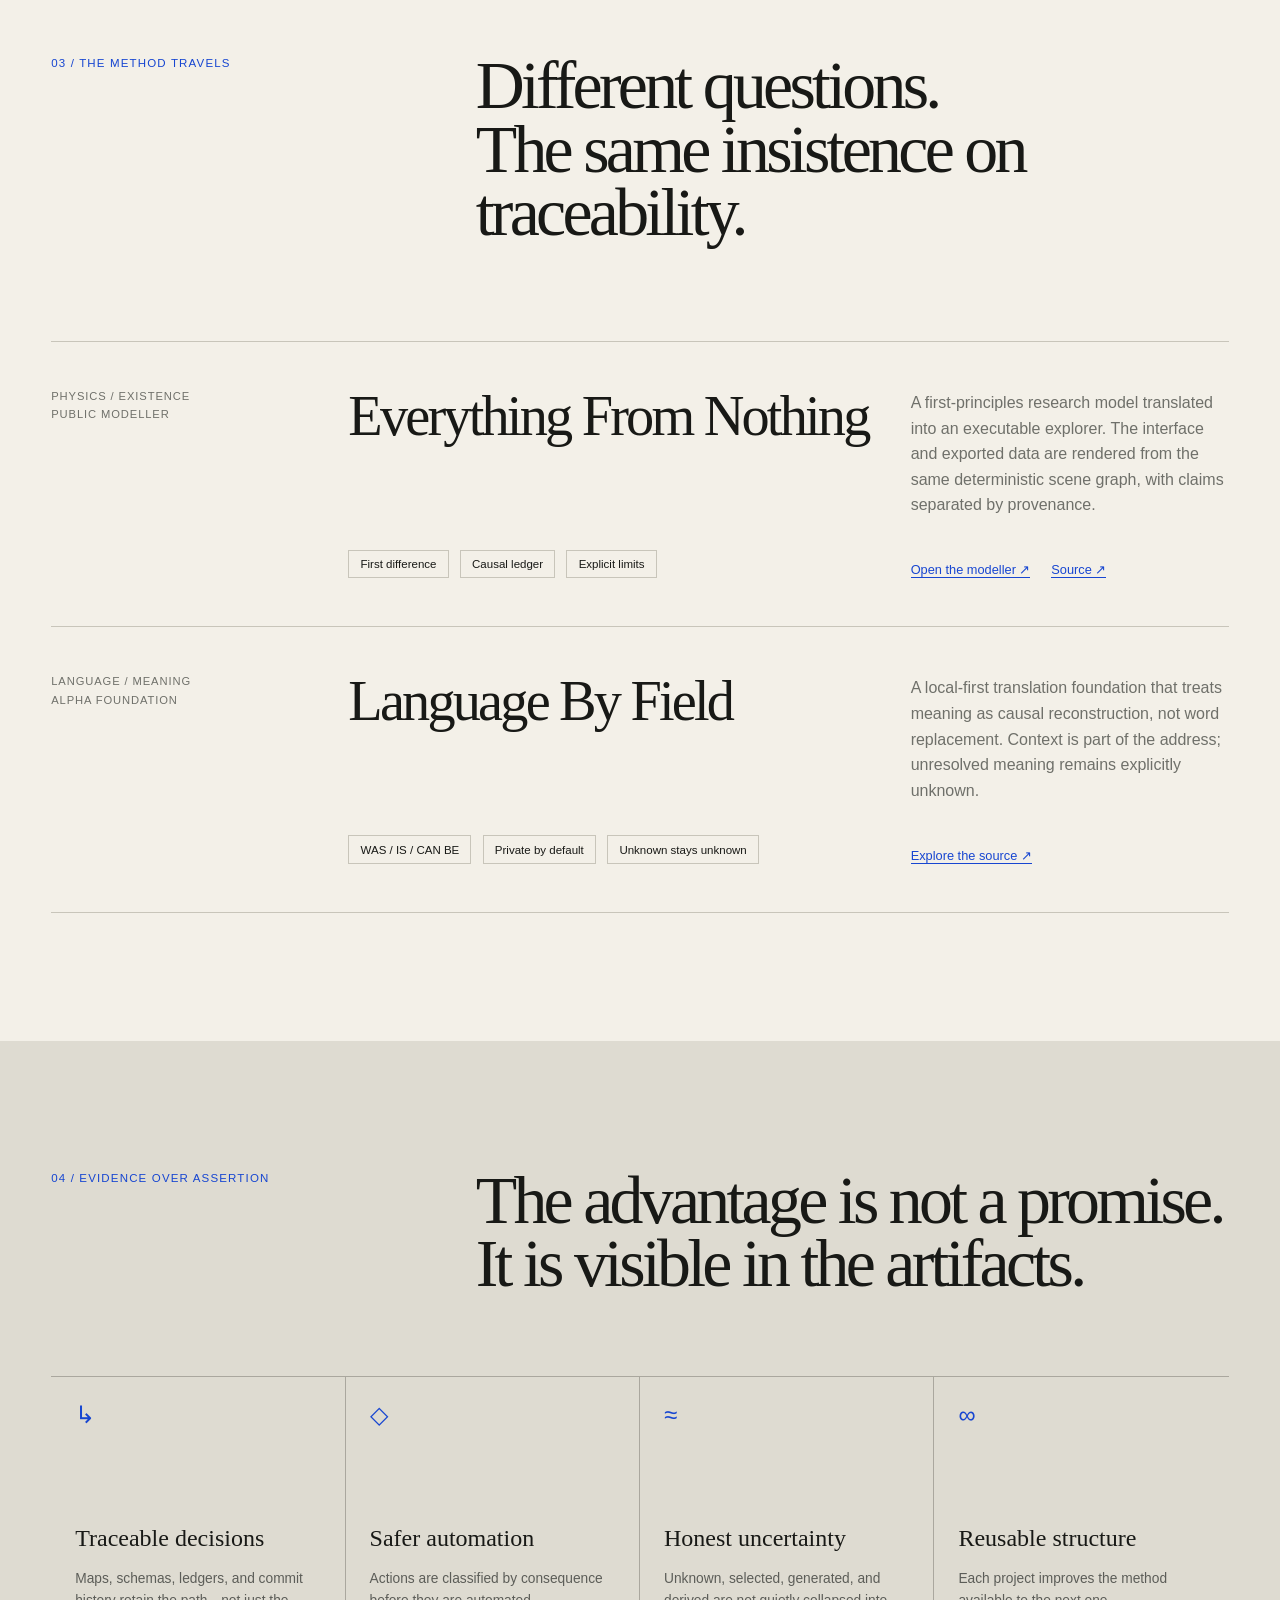
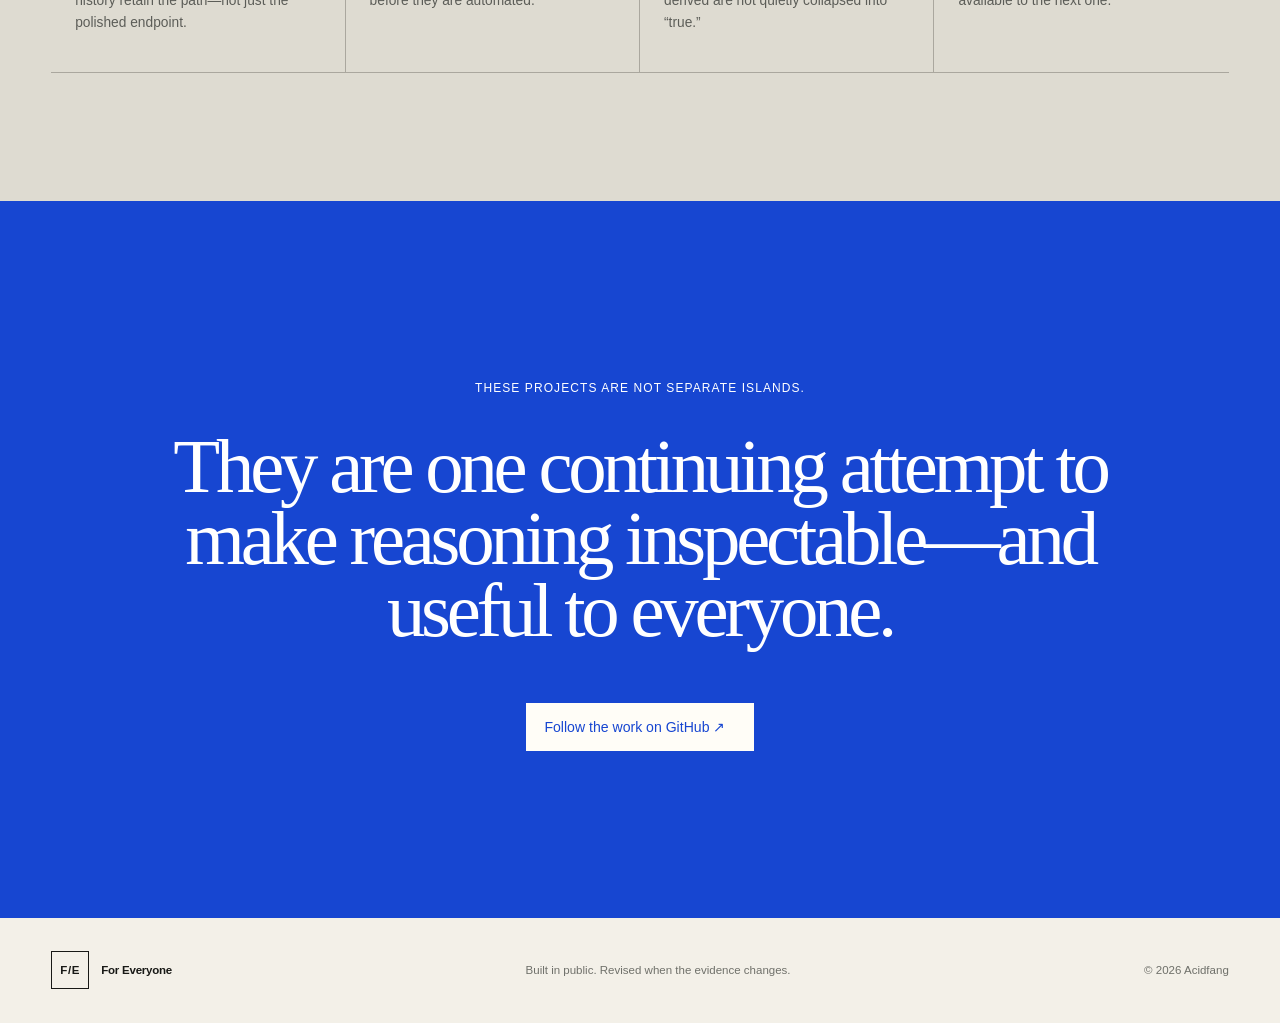
==== commit 619f0047: "Add 15–21 Aug endeavour field notes" ====
--- a/index.html
+++ b/index.html
@@ -58,6 +58,49 @@
 
     <section class="field-notes section" id="latest">
       <div class="section-intro field-notes-intro">
+        <p class="section-number">Field notes / 15–21 Aug 2026</p>
+        <h2>Publication, simulation, and experiment now share one discipline.</h2>
+        <p>This week applied the same reconstruction method to a public manifesto, an executable atom model, and a new comic-science project. The useful advantage is a shared evidence grammar: each result says whether it is published, demonstrated, assembled, or still unresolved.</p>
+      </div>
+      <div class="field-note-list">
+        <article class="field-note">
+          <p class="field-note-date">01 / Publication</p>
+          <div>
+            <h3>MY STUFF IS FREE</h3>
+            <p>The methodology became a public manifesto and evidence package. A companion LinkedIn article connects the mechanism, measured consequences, free-use boundary, music, and the personal history that led to the missing-ledger problem.</p>
+          </div>
+          <div class="field-note-proof">
+            <span>Public closure</span>
+            <p><a class="text-link" href="https://doi.org/10.5281/zenodo.21964857" target="_blank" rel="noreferrer">Zenodo v9 ↗</a> and the <a class="text-link" href="https://www.linkedin.com/pulse/my-stuff-free-mechanism-its-tested-consequences-public-joe-rattanong-ca8bc/" target="_blank" rel="noreferrer">public article ↗</a> were re-observed. A later civil-safety revision remains local and is not claimed as part of v9.</p>
+          </div>
+        </article>
+        <article class="field-note">
+          <p class="field-note-date">02 / Simulation</p>
+          <div>
+            <h3>DCA Atom Modeler</h3>
+            <p>The particle-to-atom work moved from a source branch into a public executable model. Recursive spiral resolution, occurrence boundaries, consequence checks, and geometry checkpoints can now be inspected while the model is running.</p>
+          </div>
+          <div class="field-note-proof">
+            <span>Executable WIP</span>
+            <p>86 model invariants and a production build passed before the <a class="text-link" href="https://acidfang.github.io/EverthingFromNothing/dca-atom-modeler.html" target="_blank" rel="noreferrer">public modeler ↗</a> was re-observed. Its physical mappings remain explicitly unclosed.</p>
+          </div>
+        </article>
+        <article class="field-note">
+          <p class="field-note-date">03 / New endeavour</p>
+          <div>
+            <h3>Crackheadverse</h3>
+            <p>A comic universe became a constraint-led production system. Append-only canon preserves corrections without rewriting history; CrackFlix distinguishes recurring contradiction types from individual episodes; technology is identified by the mechanism it reproduces rather than a sacred casing.</p>
+          </div>
+          <div class="field-note-proof">
+            <span>Honest frontier</span>
+            <p>The origin and episode ledgers are executable, and a first Power Unit candidate assembly is photographically retained. No physical run, output, efficiency, repeatability, or experimental closure has been recorded.</p>
+          </div>
+        </article>
+      </div>
+    </section>
+
+    <section class="field-notes section" id="week-2026-08-14">
+      <div class="section-intro field-notes-intro">
         <p class="section-number">Field notes / 8–14 Aug 2026</p>
         <h2>The same method is crossing carriers.</h2>
         <p>This week connected a public research record, a carefully bounded publishing pipeline, and an interactive reconstruction. The advantage is not speed alone: each result carries its source, its limits, and a clear distinction between prepared work and public work.</p>
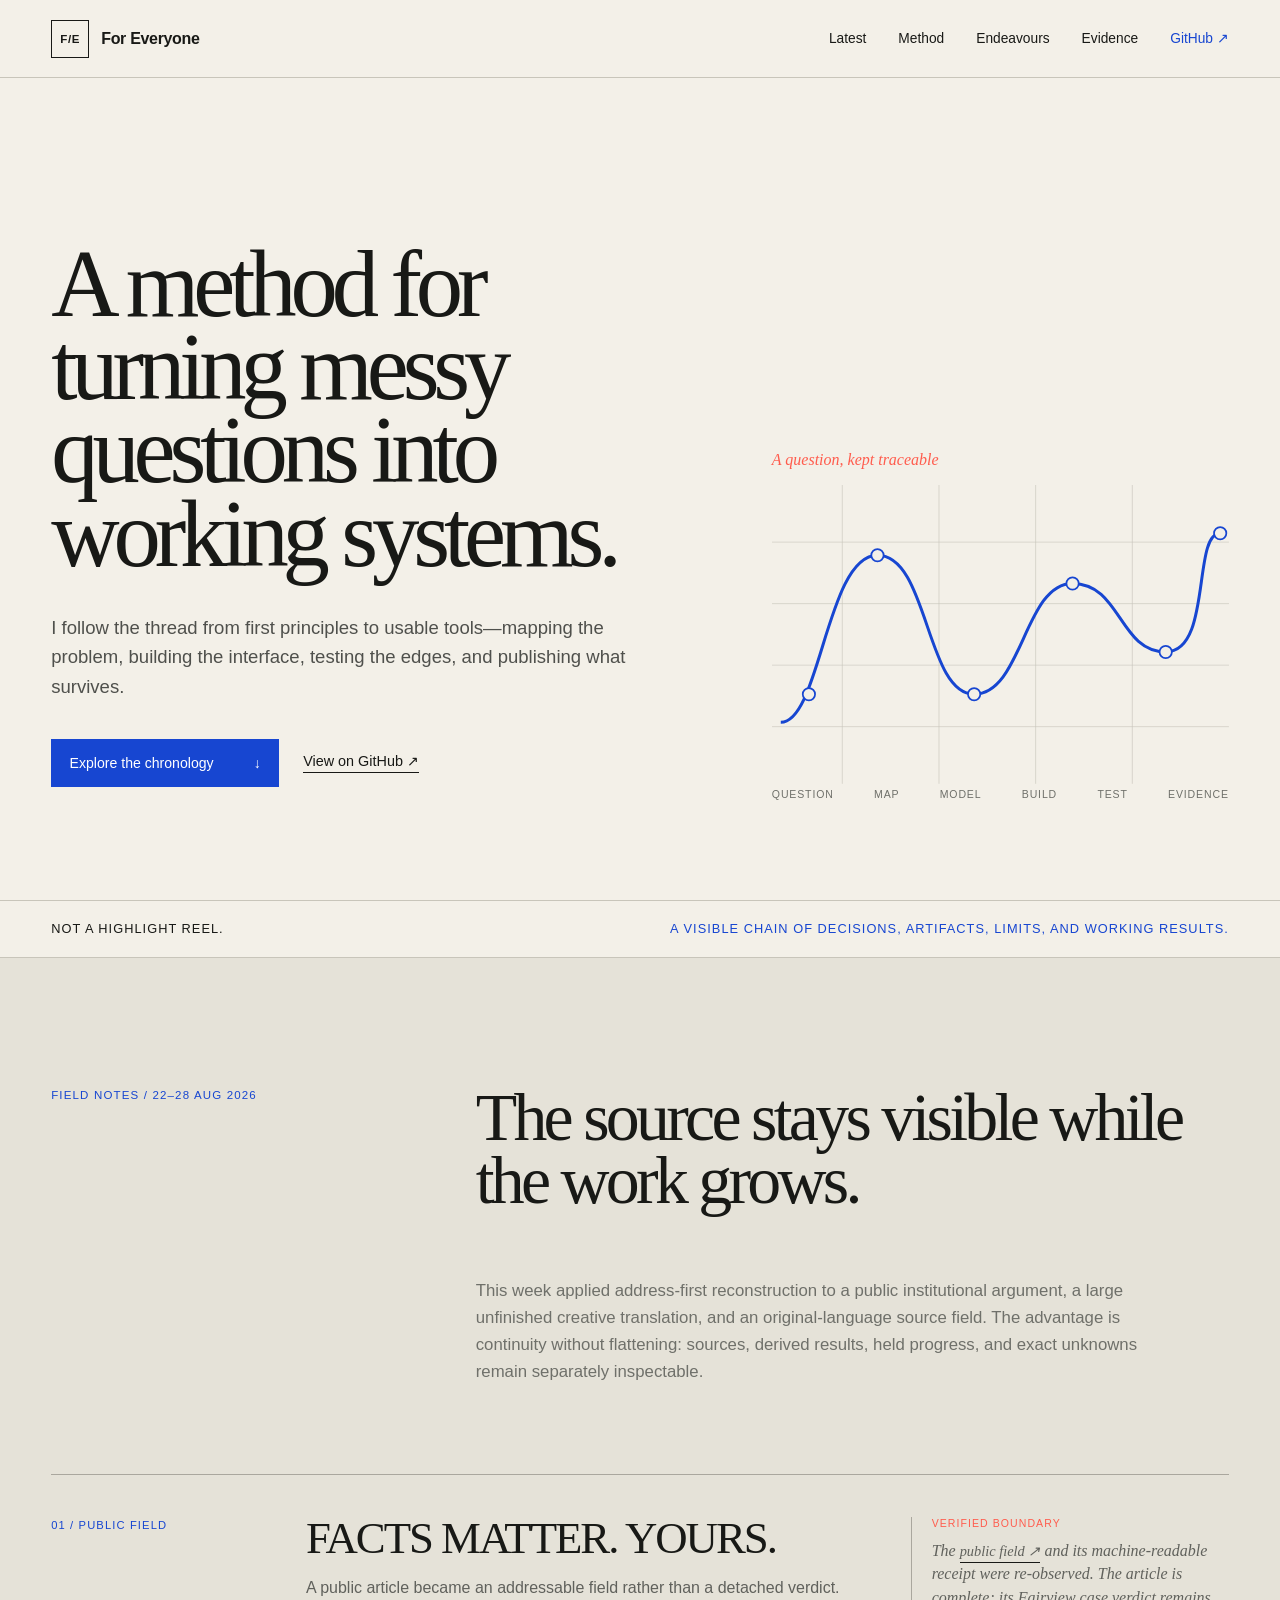
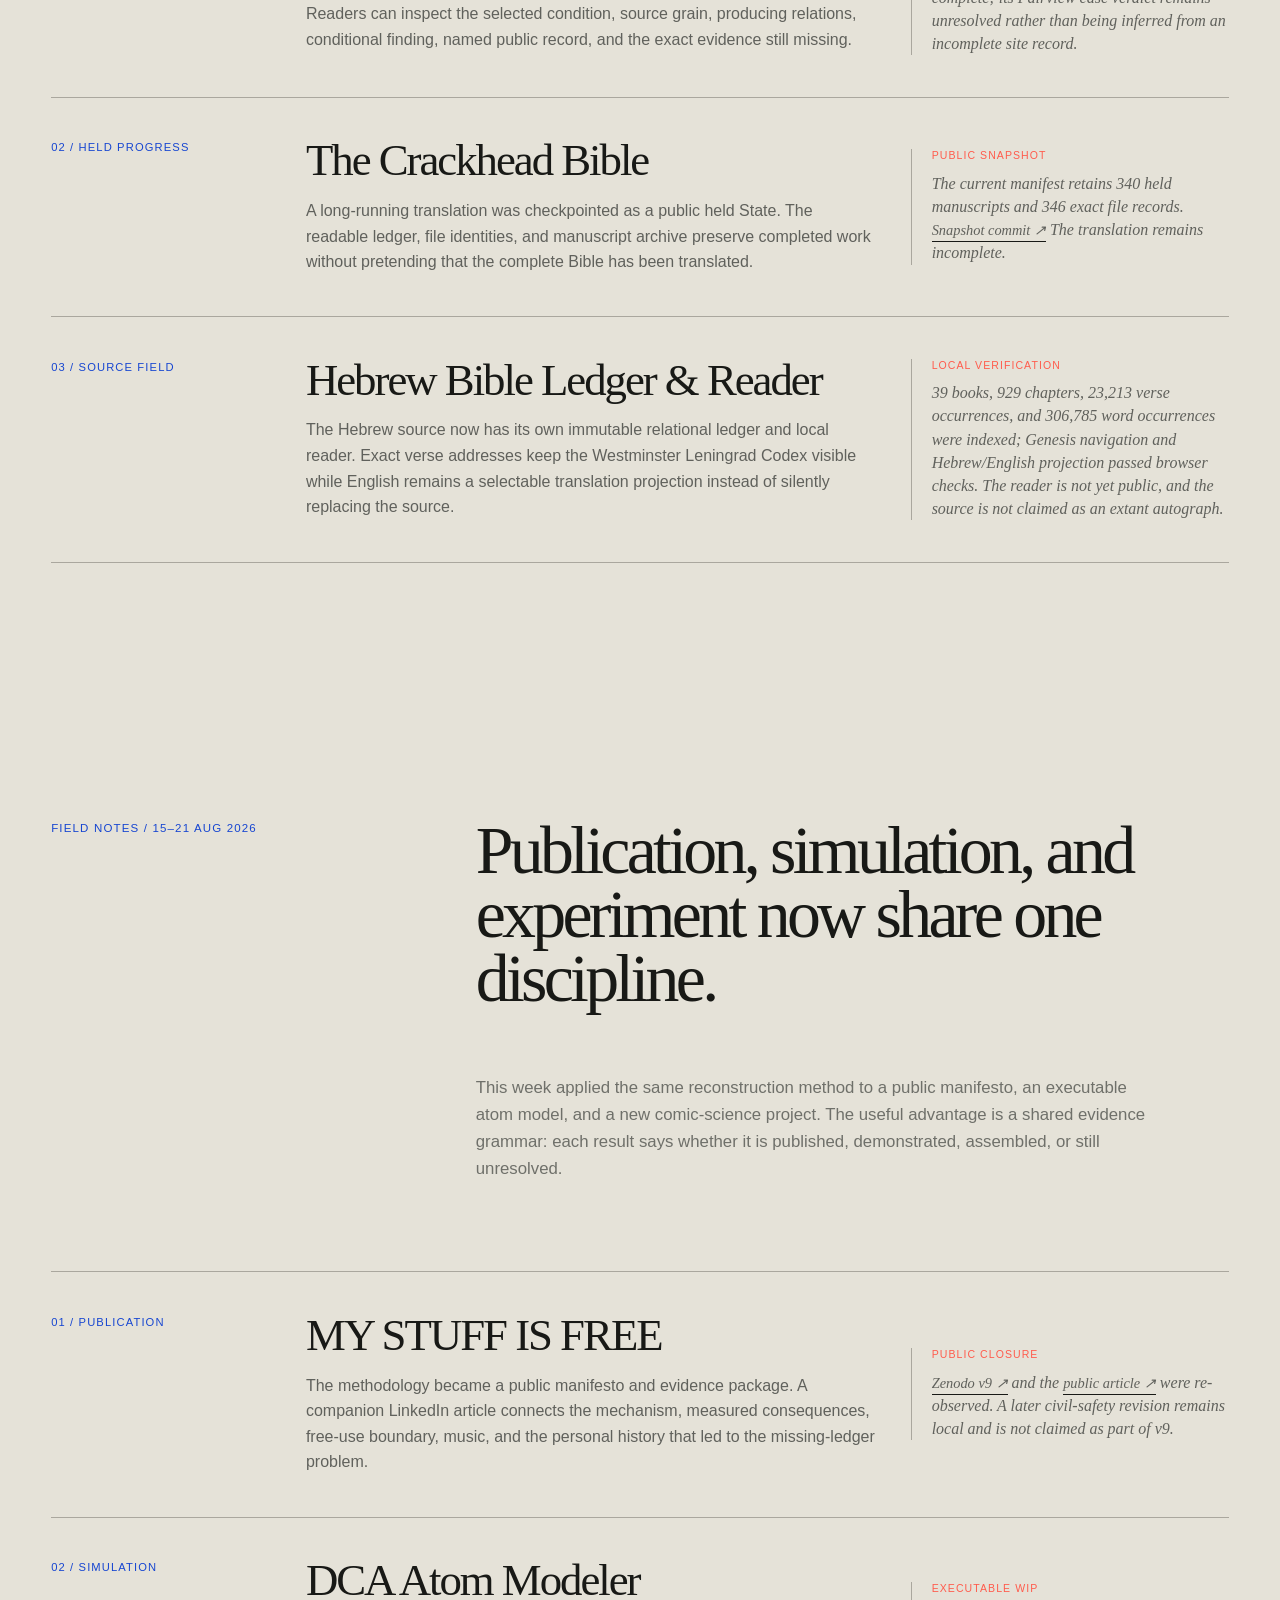
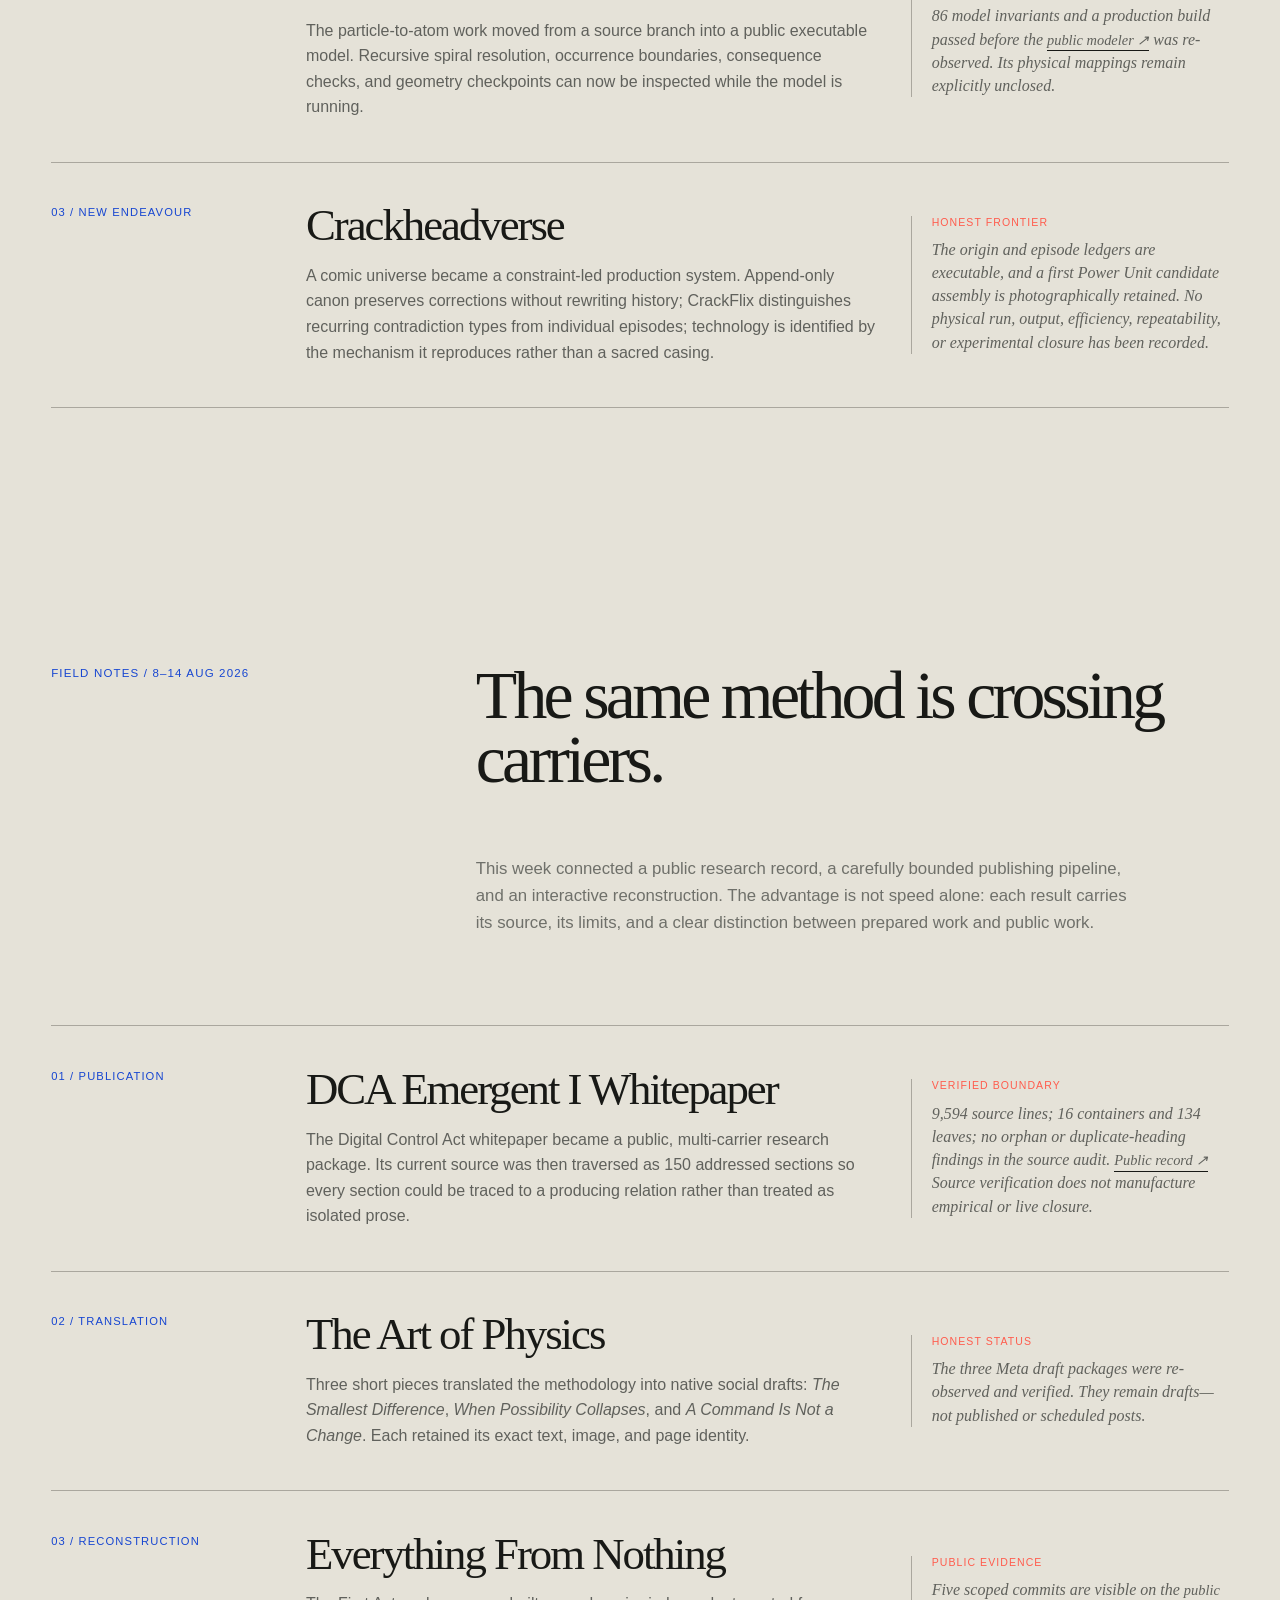
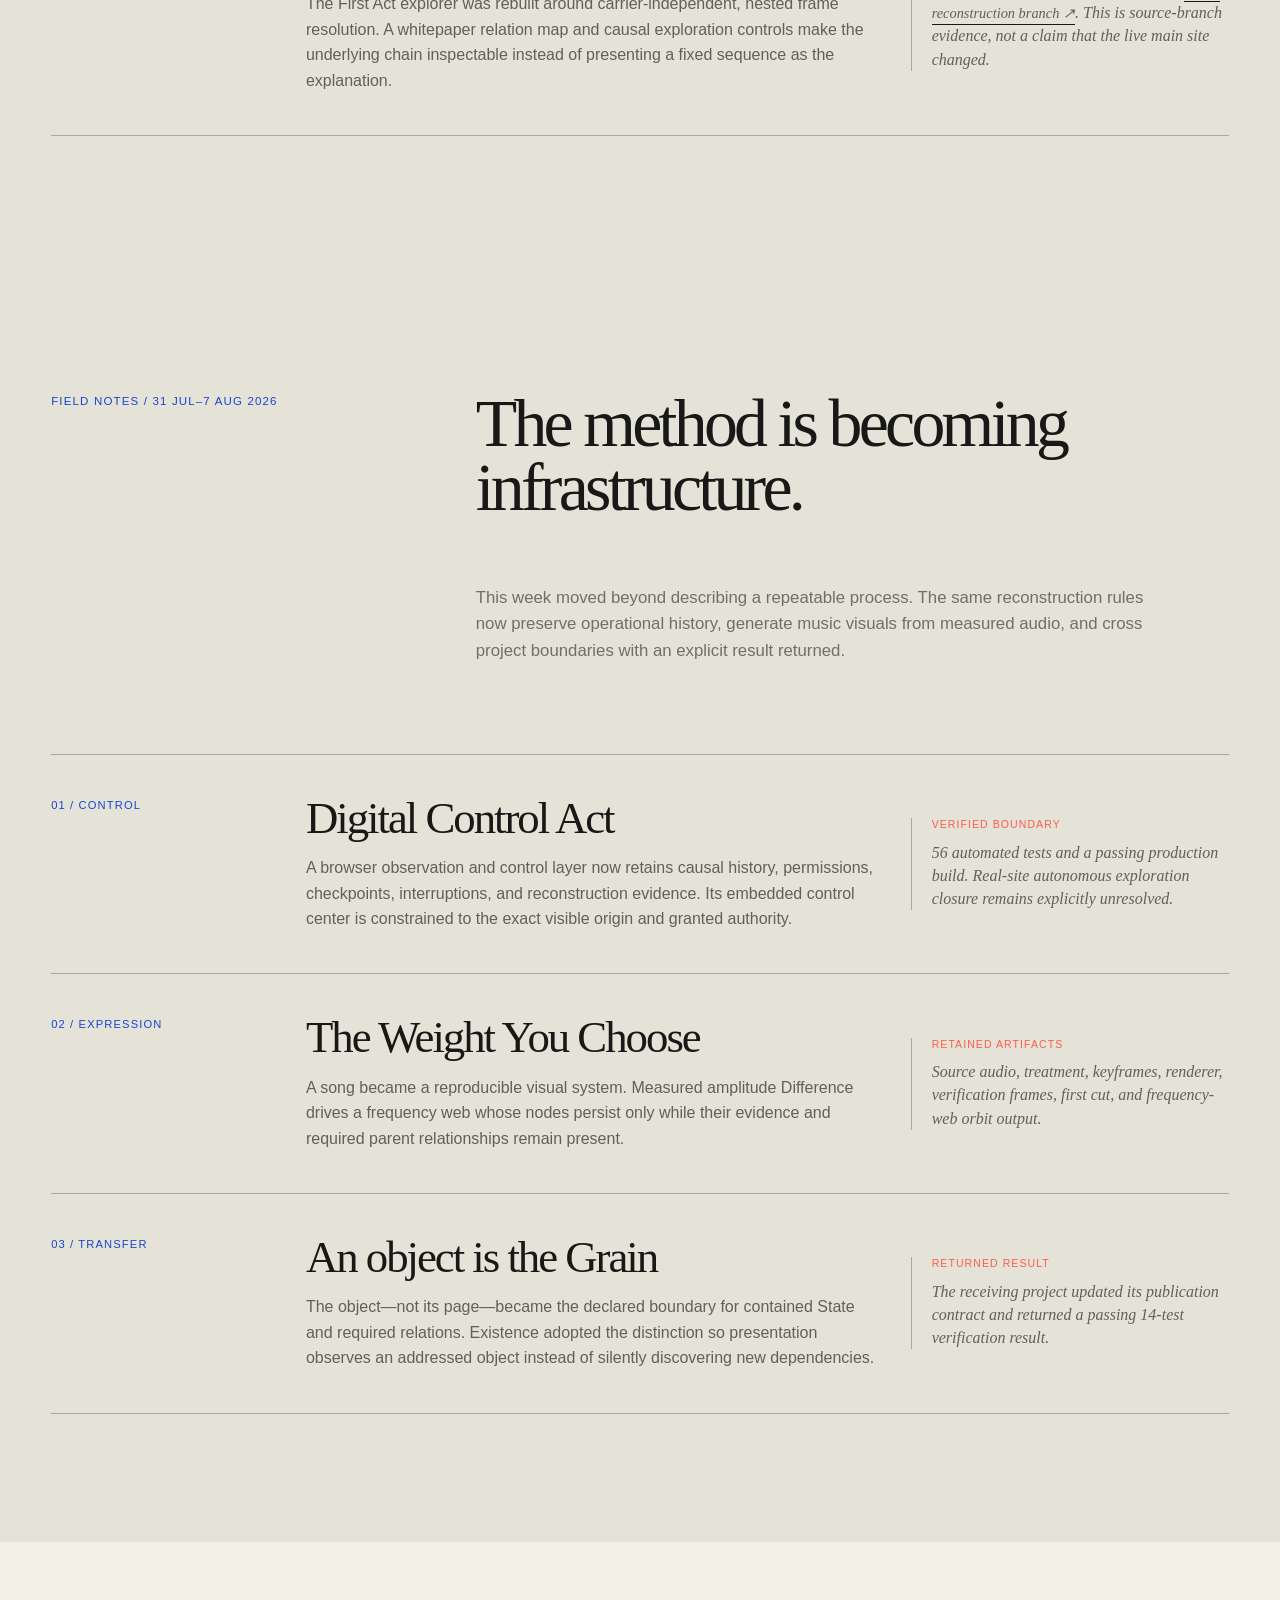
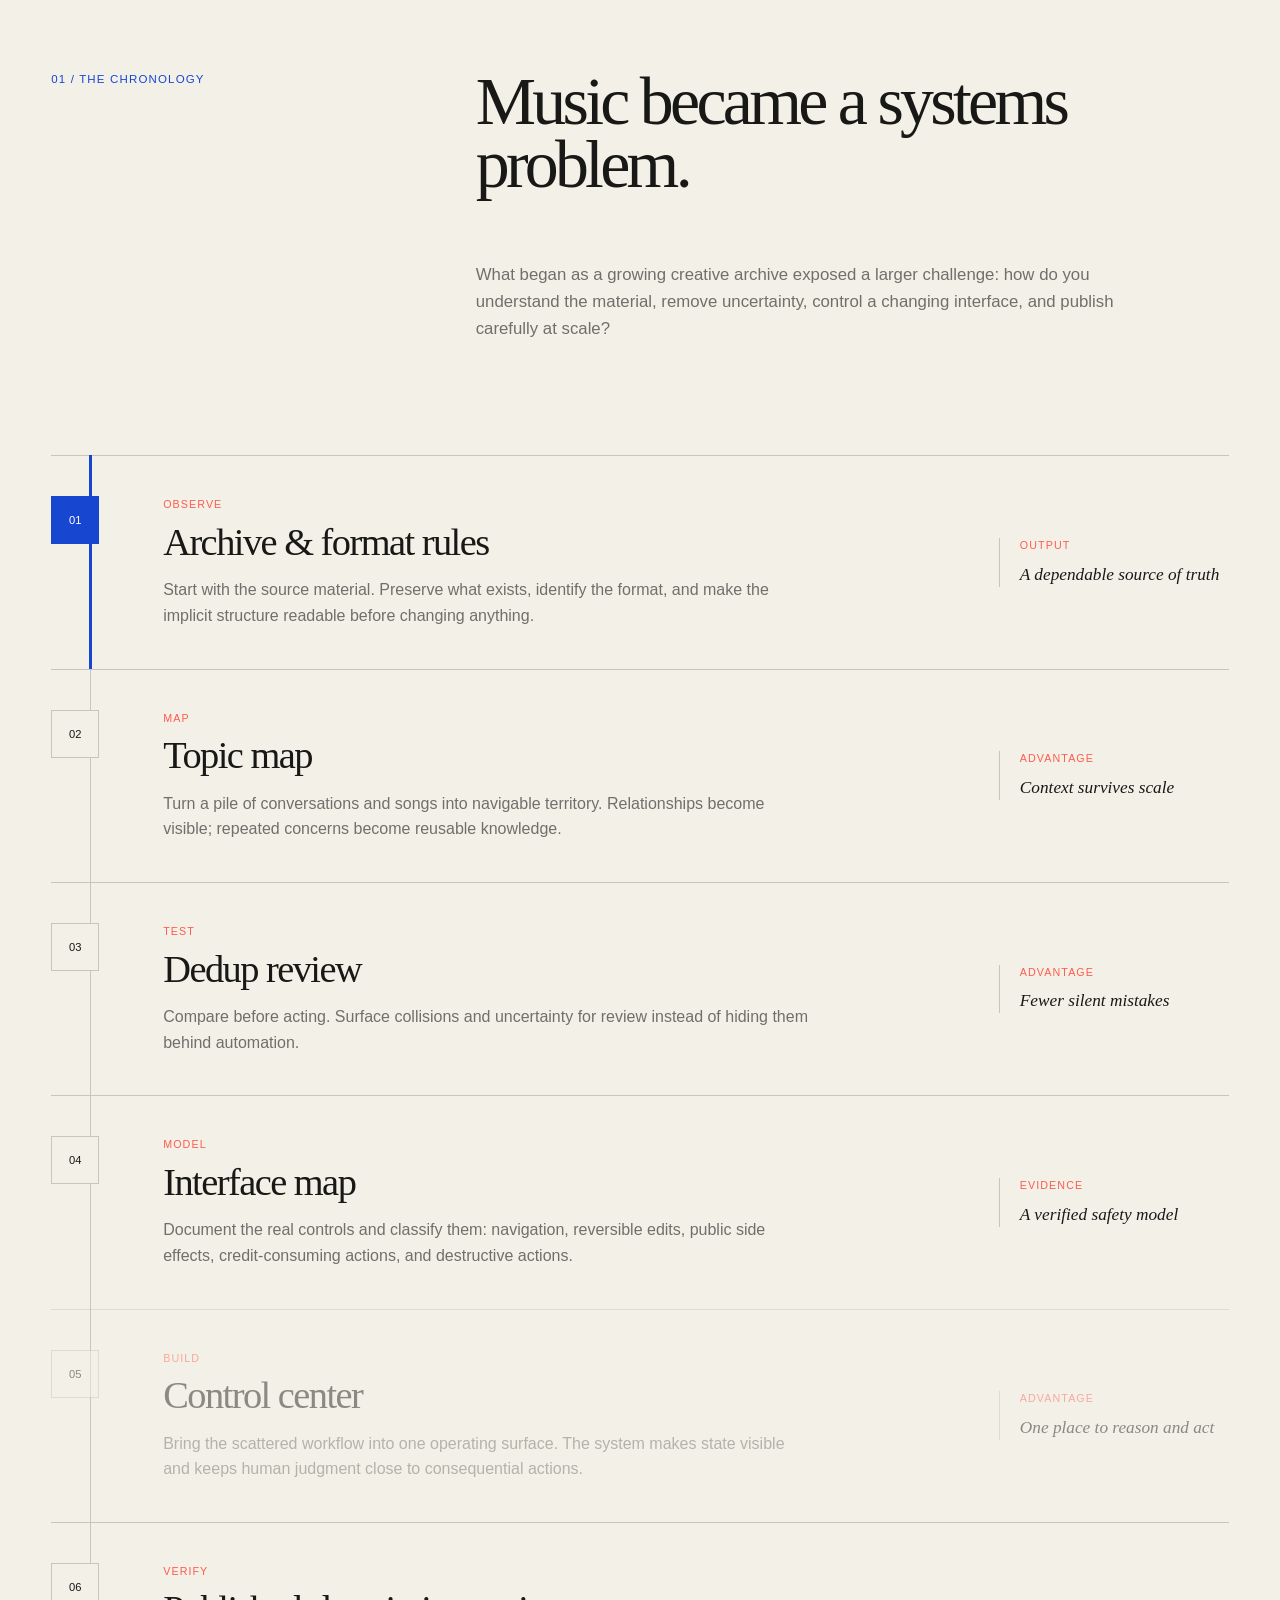
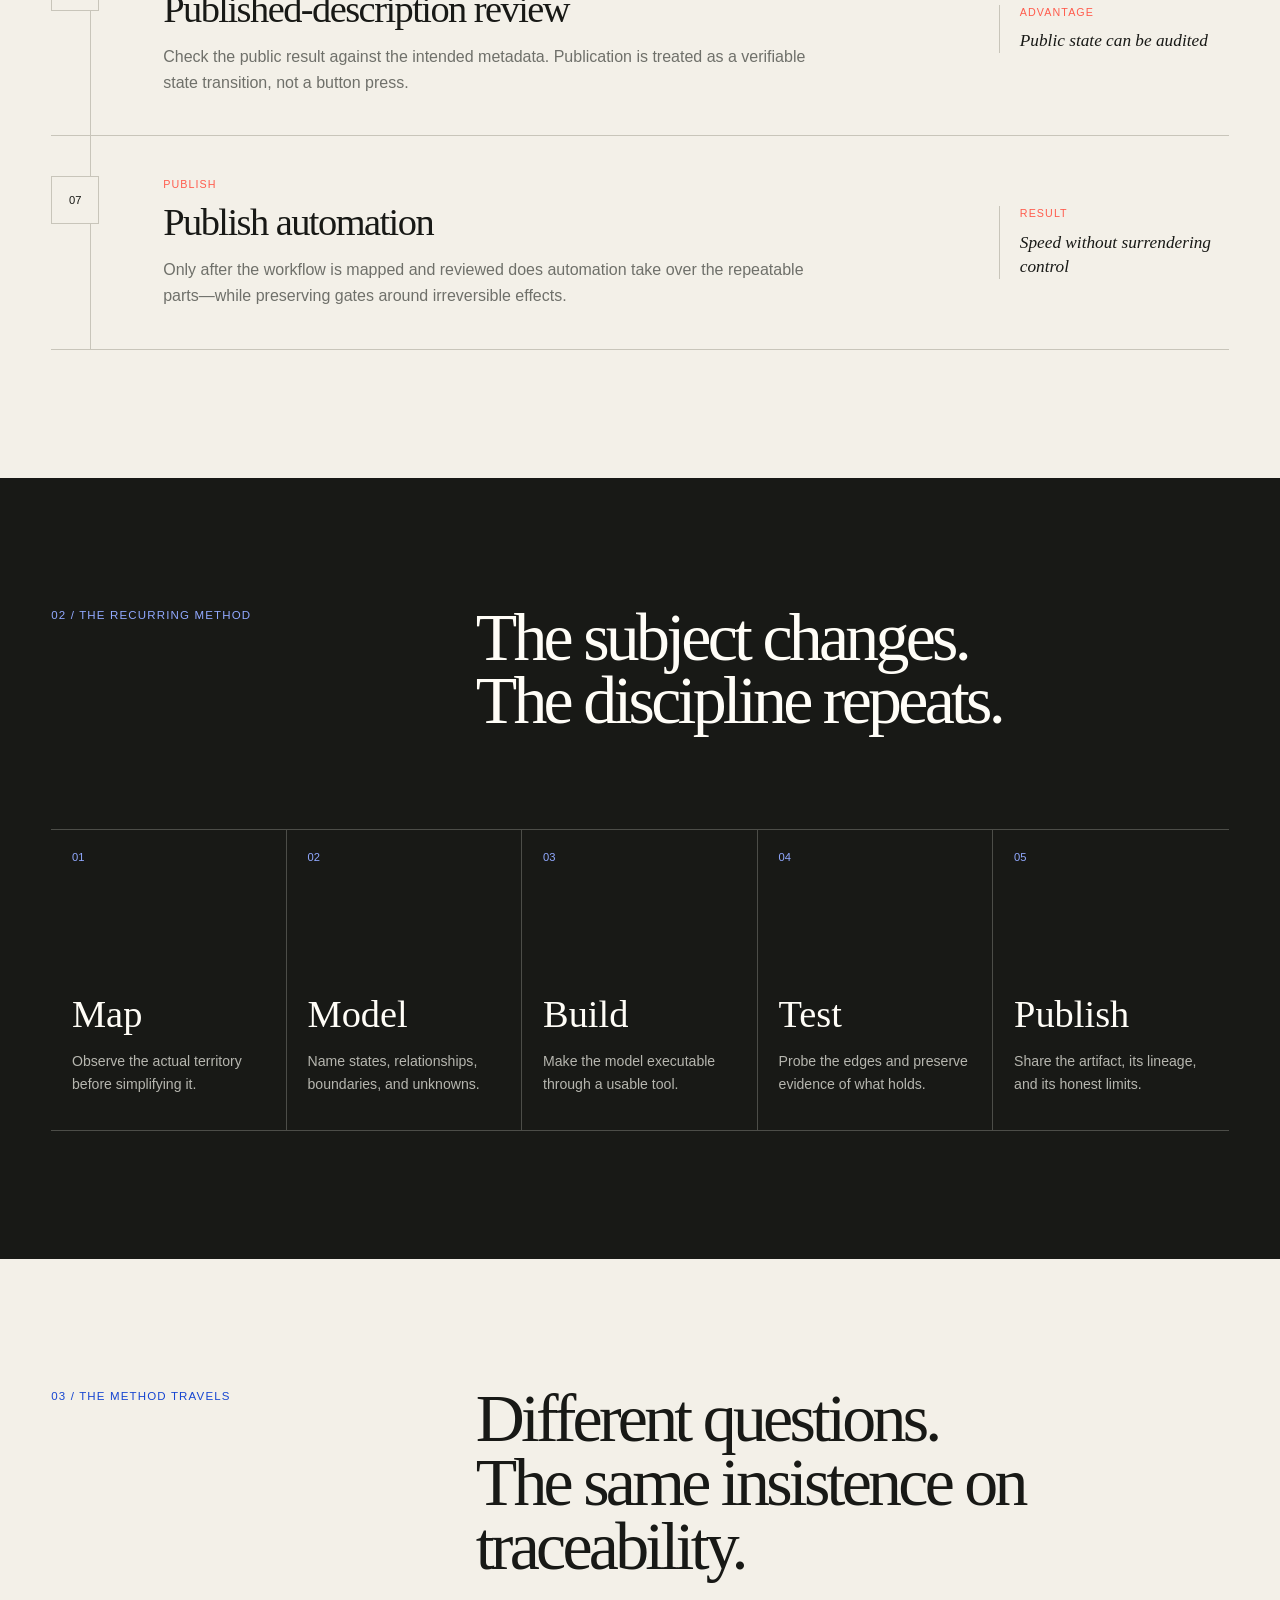
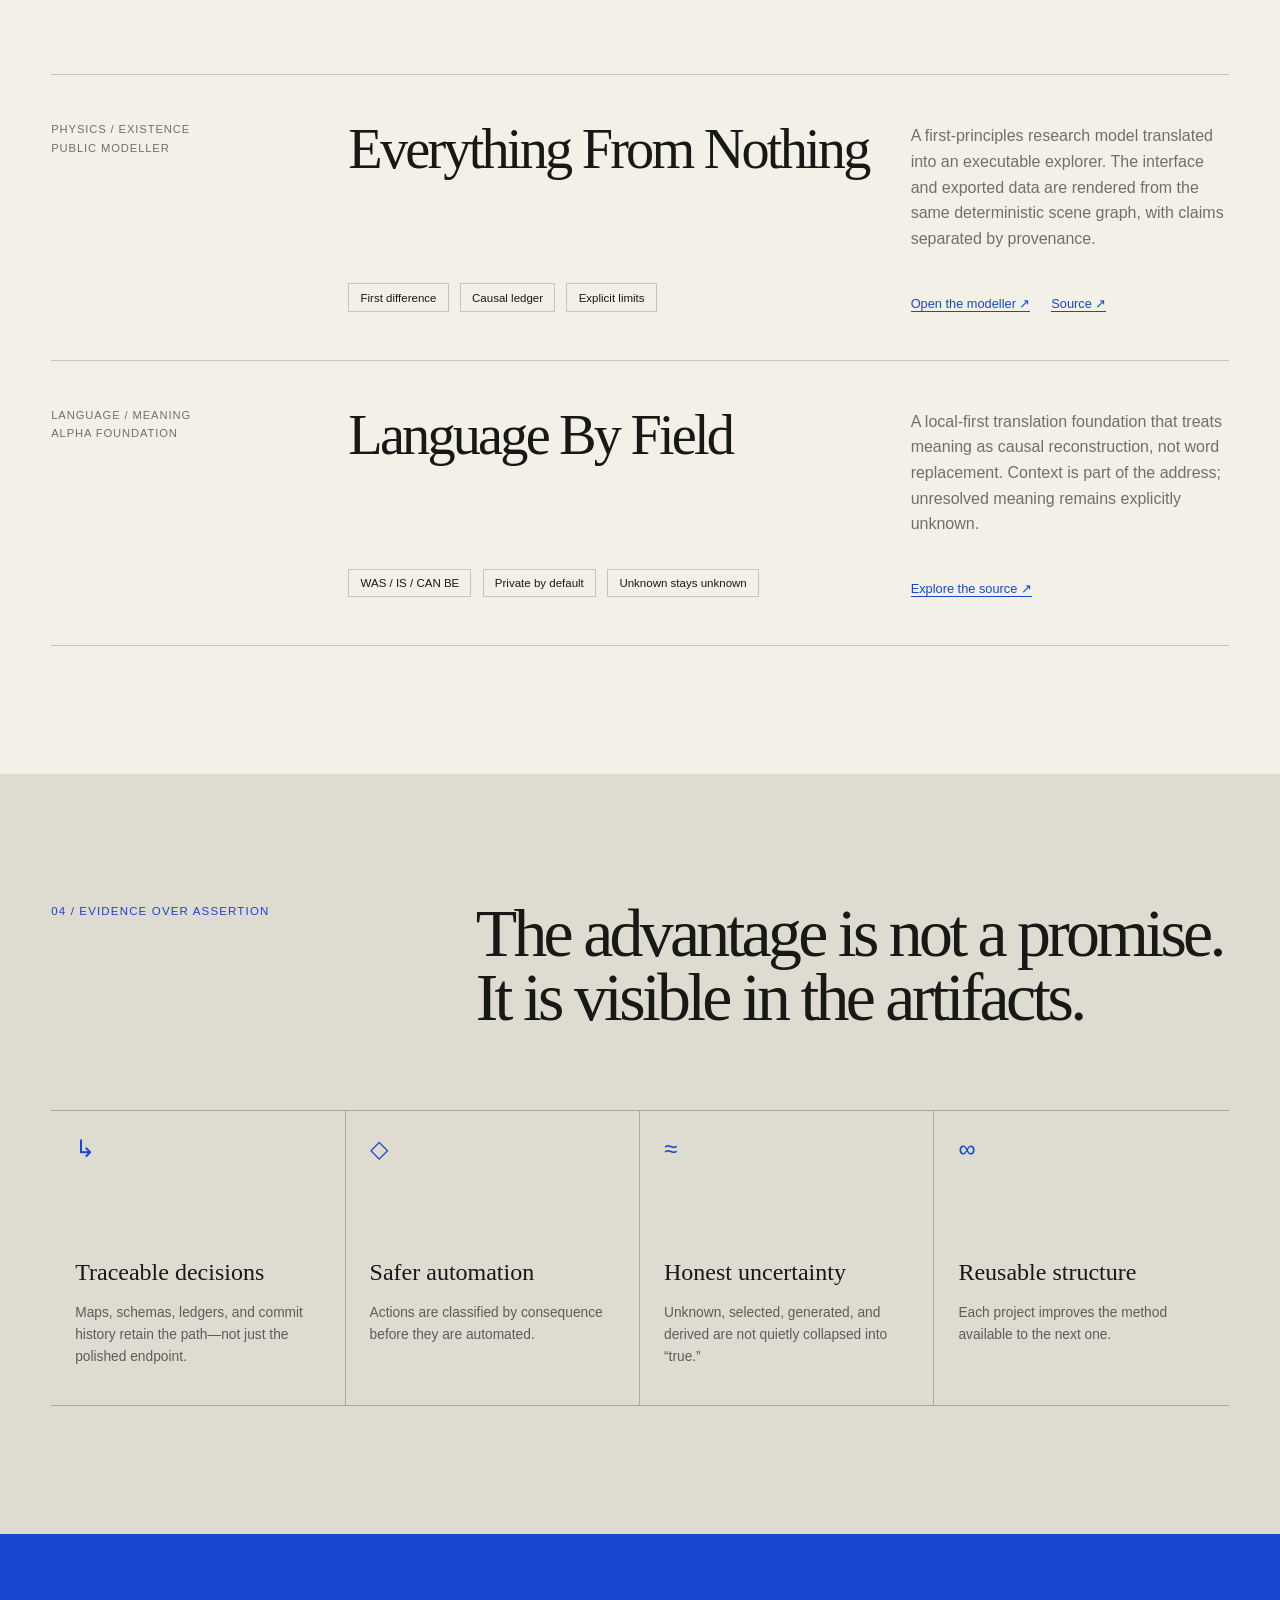
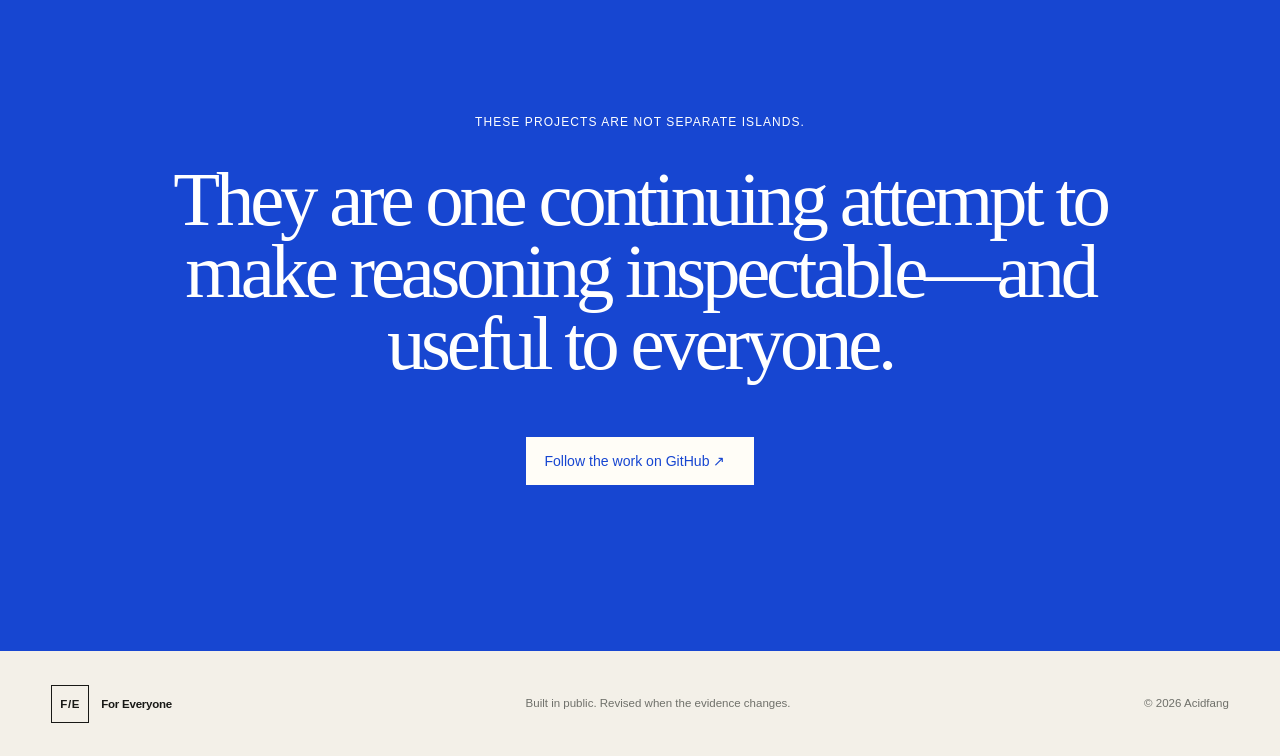
==== commit a3467991: "Add 22-28 Aug endeavour field notes" ====
--- a/index.html
+++ b/index.html
@@ -58,6 +58,49 @@
 
     <section class="field-notes section" id="latest">
       <div class="section-intro field-notes-intro">
+        <p class="section-number">Field notes / 22–28 Aug 2026</p>
+        <h2>The source stays visible while the work grows.</h2>
+        <p>This week applied address-first reconstruction to a public institutional argument, a large unfinished creative translation, and an original-language source field. The advantage is continuity without flattening: sources, derived results, held progress, and exact unknowns remain separately inspectable.</p>
+      </div>
+      <div class="field-note-list">
+        <article class="field-note">
+          <p class="field-note-date">01 / Public field</p>
+          <div>
+            <h3>FACTS MATTER. YOURS.</h3>
+            <p>A public article became an addressable field rather than a detached verdict. Readers can inspect the selected condition, source grain, producing relations, conditional finding, named public record, and the exact evidence still missing.</p>
+          </div>
+          <div class="field-note-proof">
+            <span>Verified boundary</span>
+            <p>The <a class="text-link" href="https://acidfang.github.io/facts-matter-yours/" target="_blank" rel="noreferrer">public field ↗</a> and its machine-readable receipt were re-observed. The article is complete; its Fairview case verdict remains unresolved rather than being inferred from an incomplete site record.</p>
+          </div>
+        </article>
+        <article class="field-note">
+          <p class="field-note-date">02 / Held progress</p>
+          <div>
+            <h3>The Crackhead Bible</h3>
+            <p>A long-running translation was checkpointed as a public held State. The readable ledger, file identities, and manuscript archive preserve completed work without pretending that the complete Bible has been translated.</p>
+          </div>
+          <div class="field-note-proof">
+            <span>Public snapshot</span>
+            <p>The current manifest retains 340 held manuscripts and 346 exact file records. <a class="text-link" href="https://github.com/Acidfang/ForEveryone/commit/10e8d3f616363f499a04f59183d6a7263019c08a" target="_blank" rel="noreferrer">Snapshot commit ↗</a> The translation remains incomplete.</p>
+          </div>
+        </article>
+        <article class="field-note">
+          <p class="field-note-date">03 / Source field</p>
+          <div>
+            <h3>Hebrew Bible Ledger &amp; Reader</h3>
+            <p>The Hebrew source now has its own immutable relational ledger and local reader. Exact verse addresses keep the Westminster Leningrad Codex visible while English remains a selectable translation projection instead of silently replacing the source.</p>
+          </div>
+          <div class="field-note-proof">
+            <span>Local verification</span>
+            <p>39 books, 929 chapters, 23,213 verse occurrences, and 306,785 word occurrences were indexed; Genesis navigation and Hebrew/English projection passed browser checks. The reader is not yet public, and the source is not claimed as an extant autograph.</p>
+          </div>
+        </article>
+      </div>
+    </section>
+
+    <section class="field-notes section" id="week-2026-08-21">
+      <div class="section-intro field-notes-intro">
         <p class="section-number">Field notes / 15–21 Aug 2026</p>
         <h2>Publication, simulation, and experiment now share one discipline.</h2>
         <p>This week applied the same reconstruction method to a public manifesto, an executable atom model, and a new comic-science project. The useful advantage is a shared evidence grammar: each result says whether it is published, demonstrated, assembled, or still unresolved.</p>
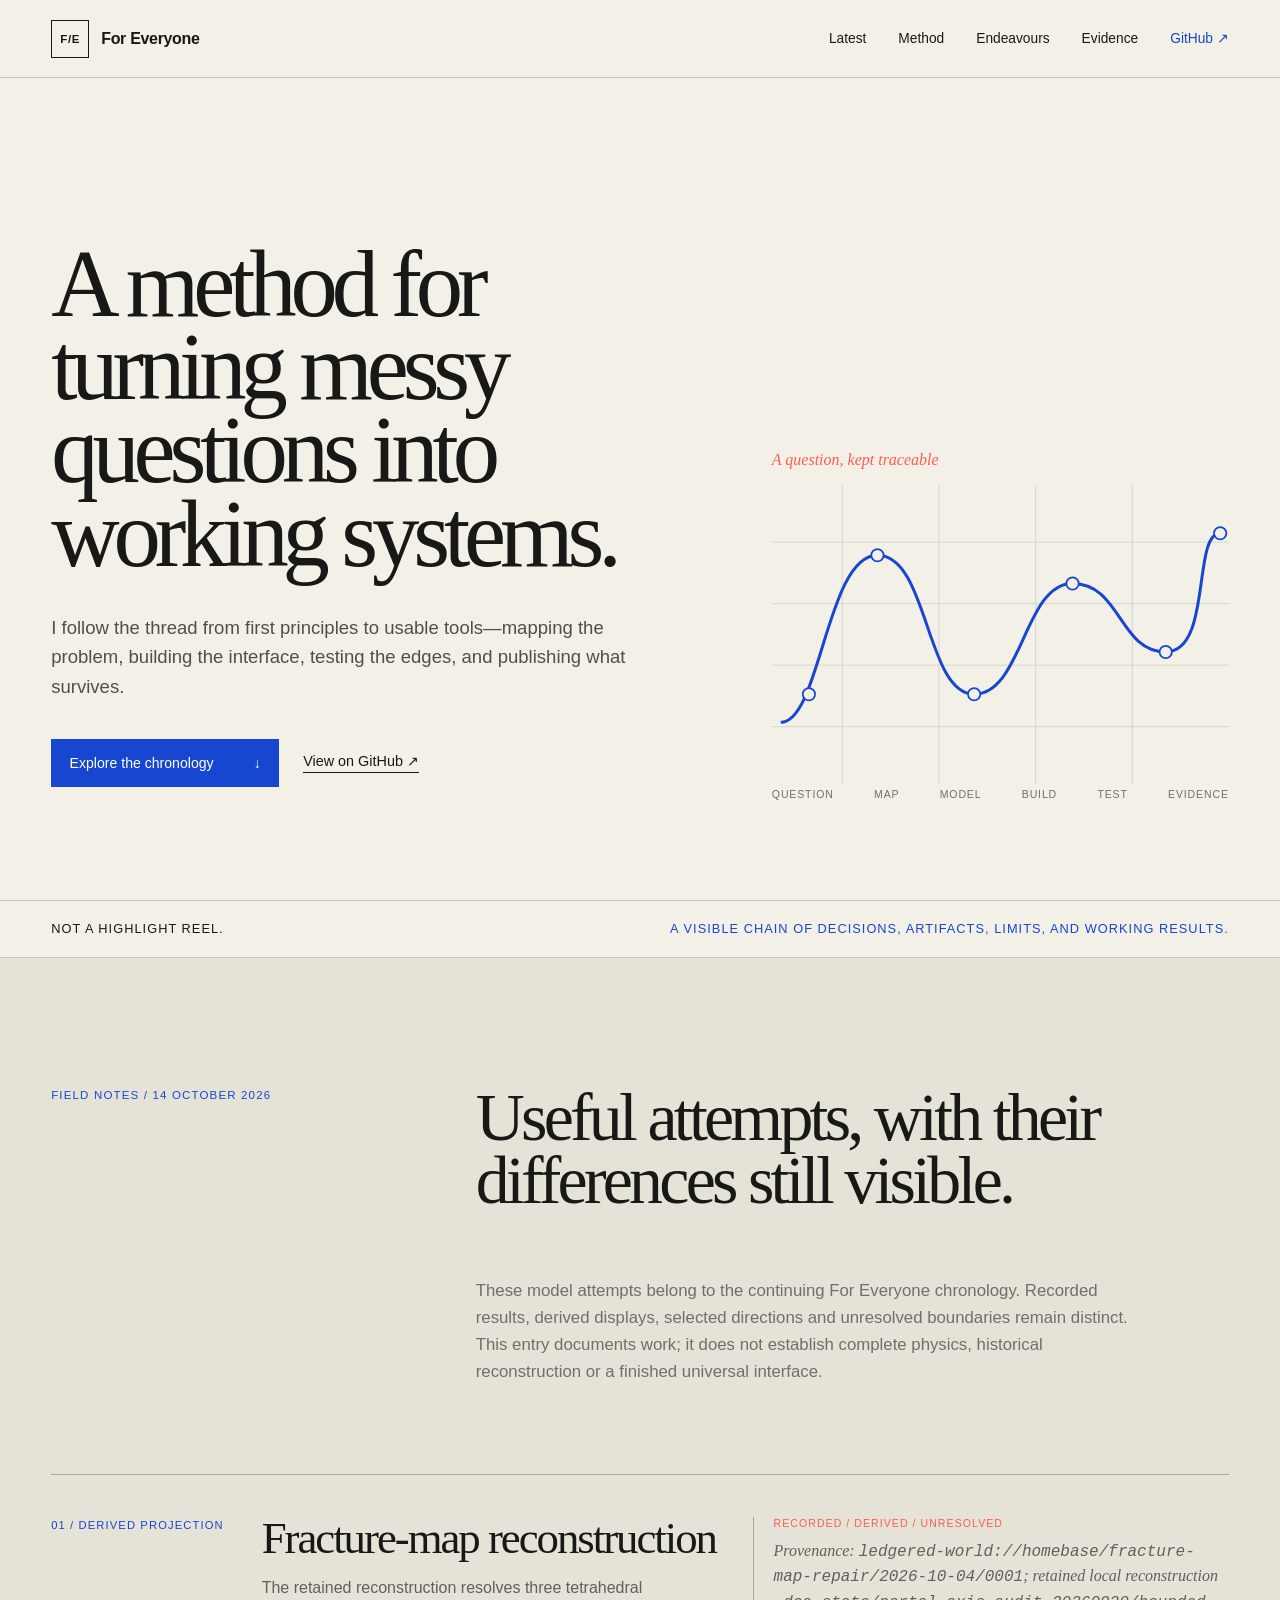
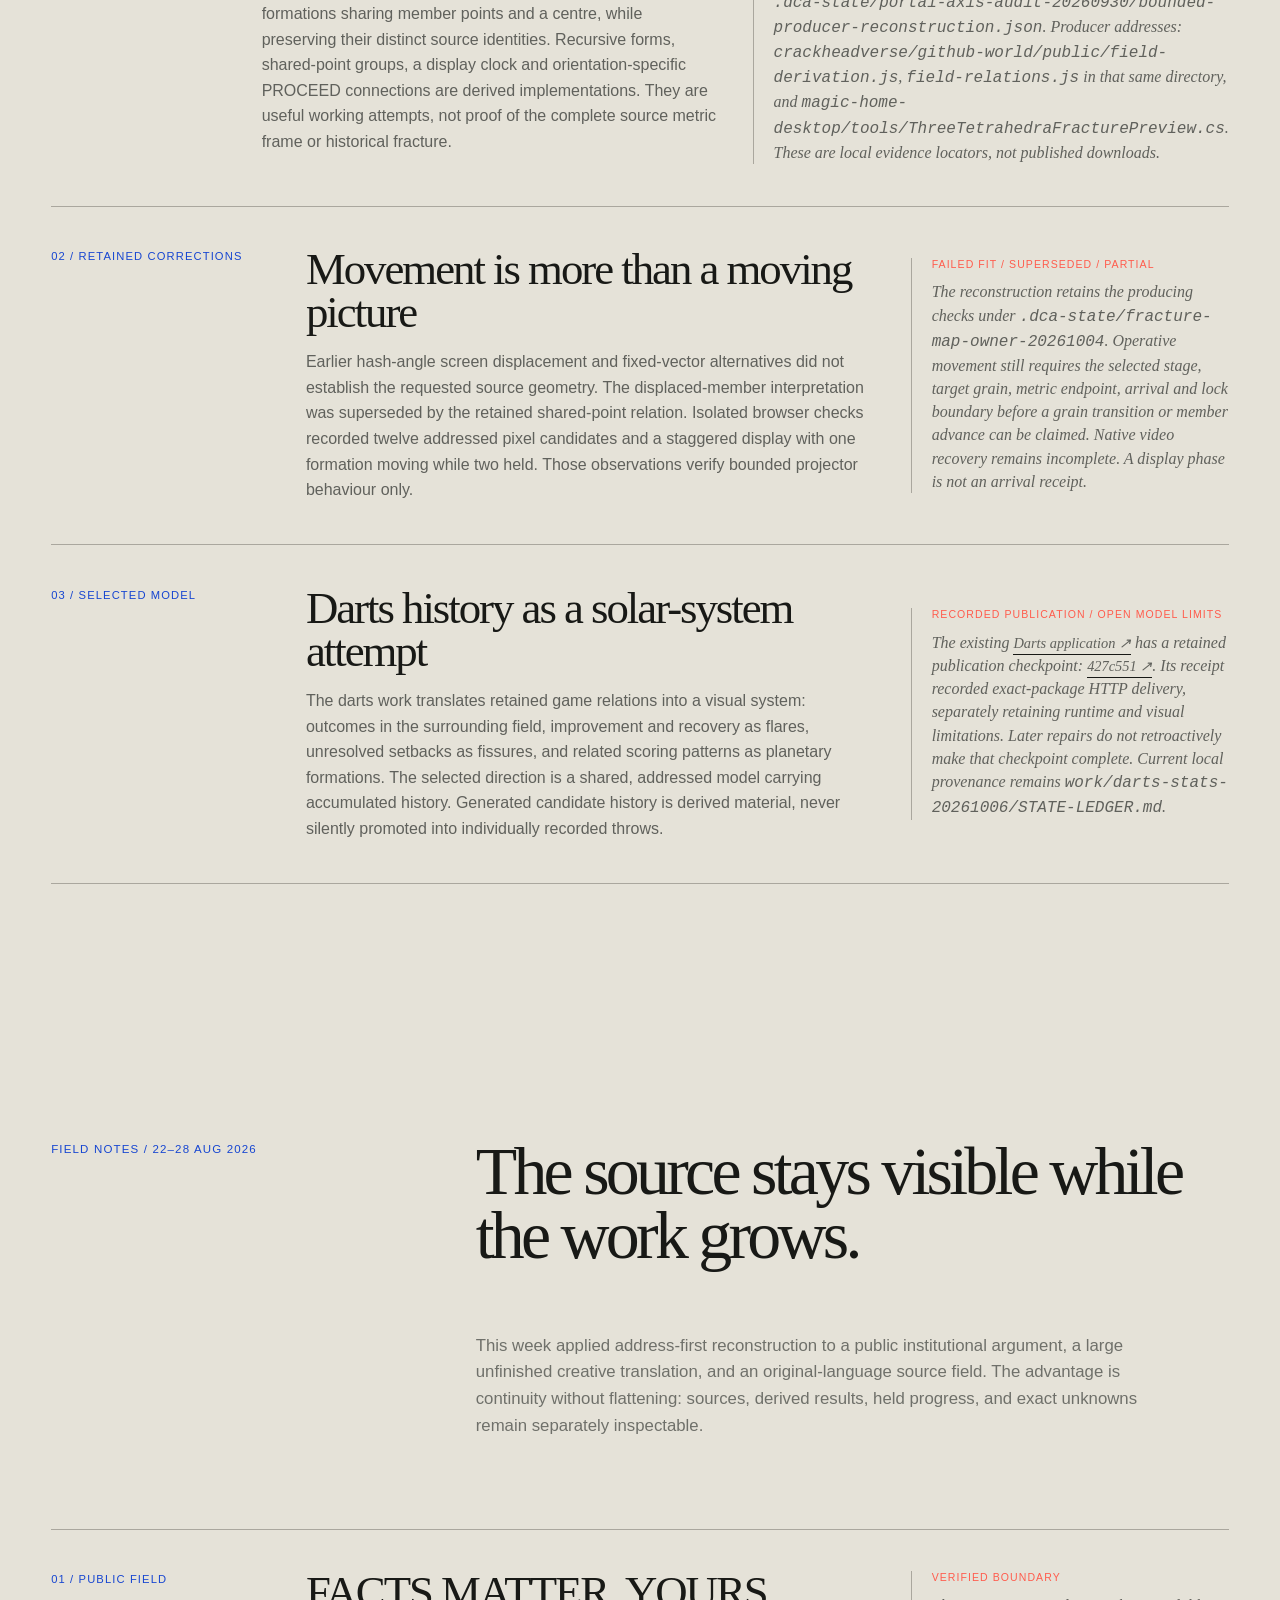
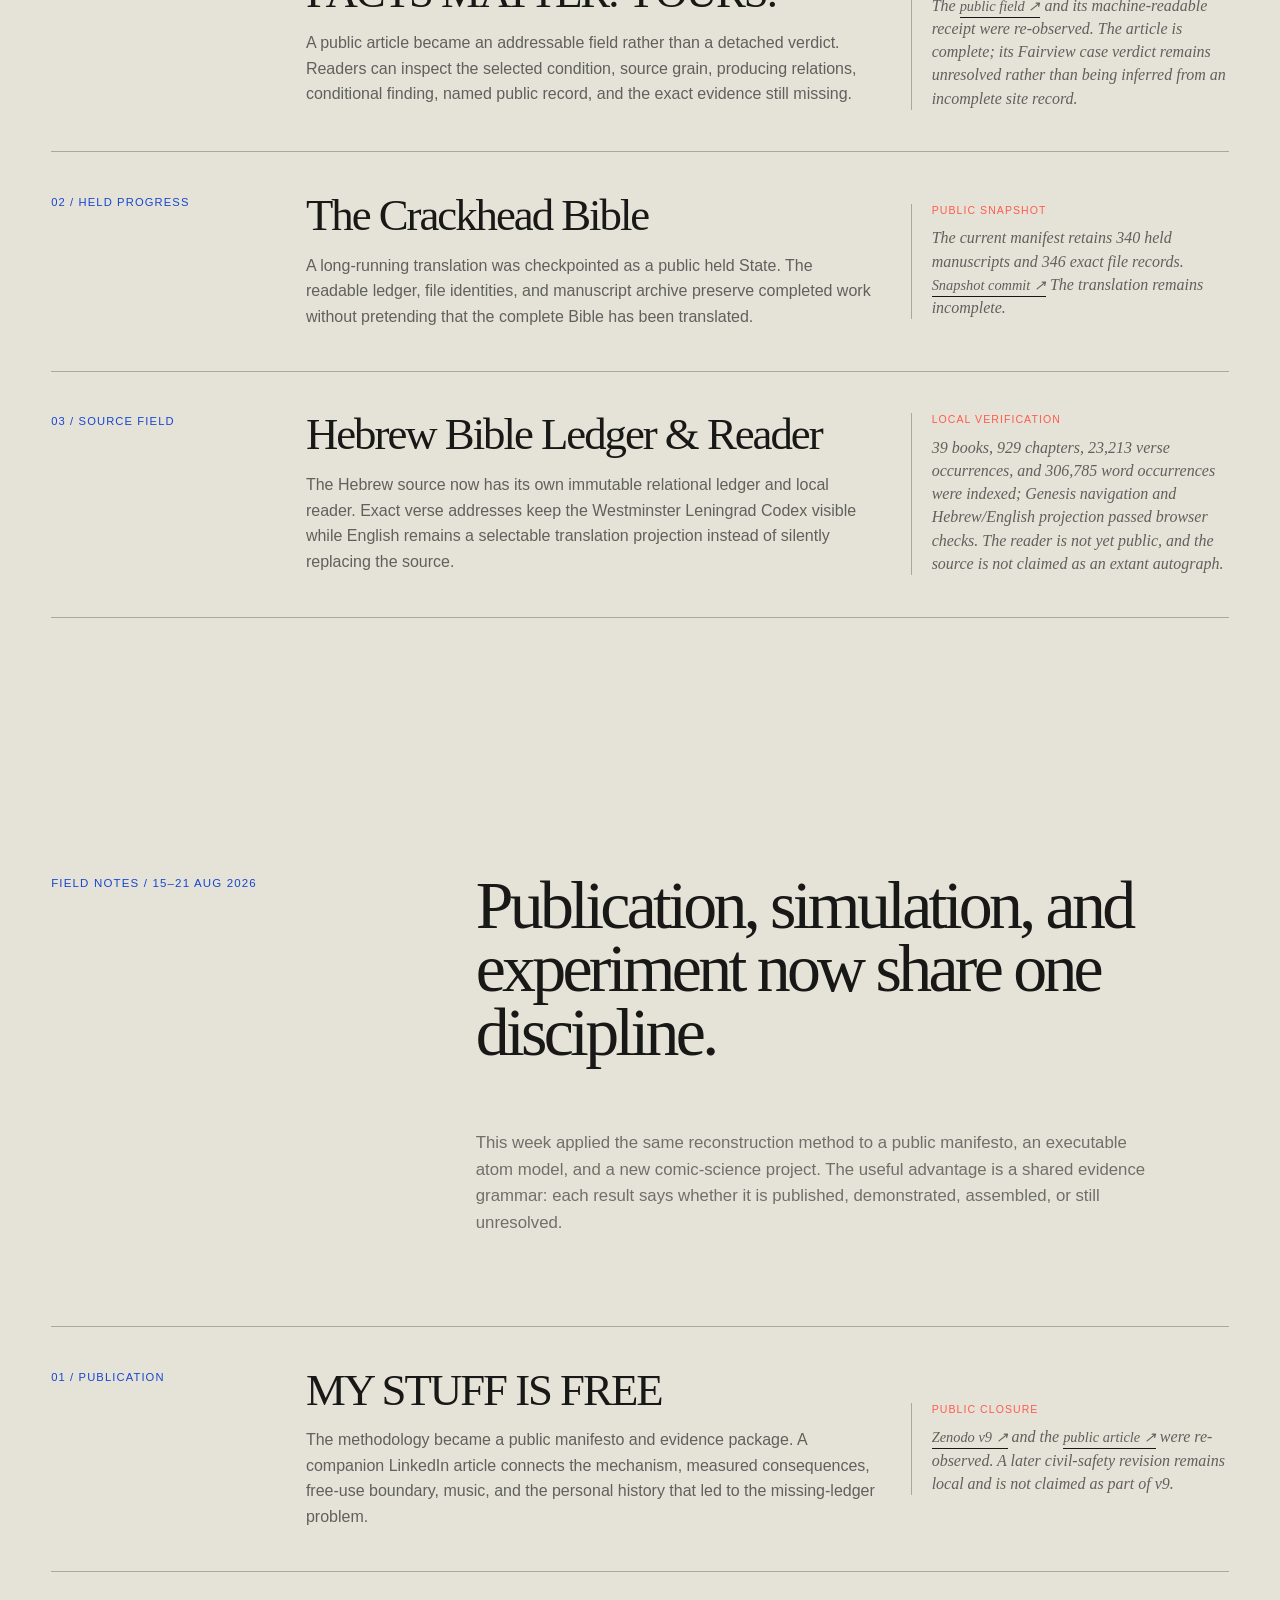
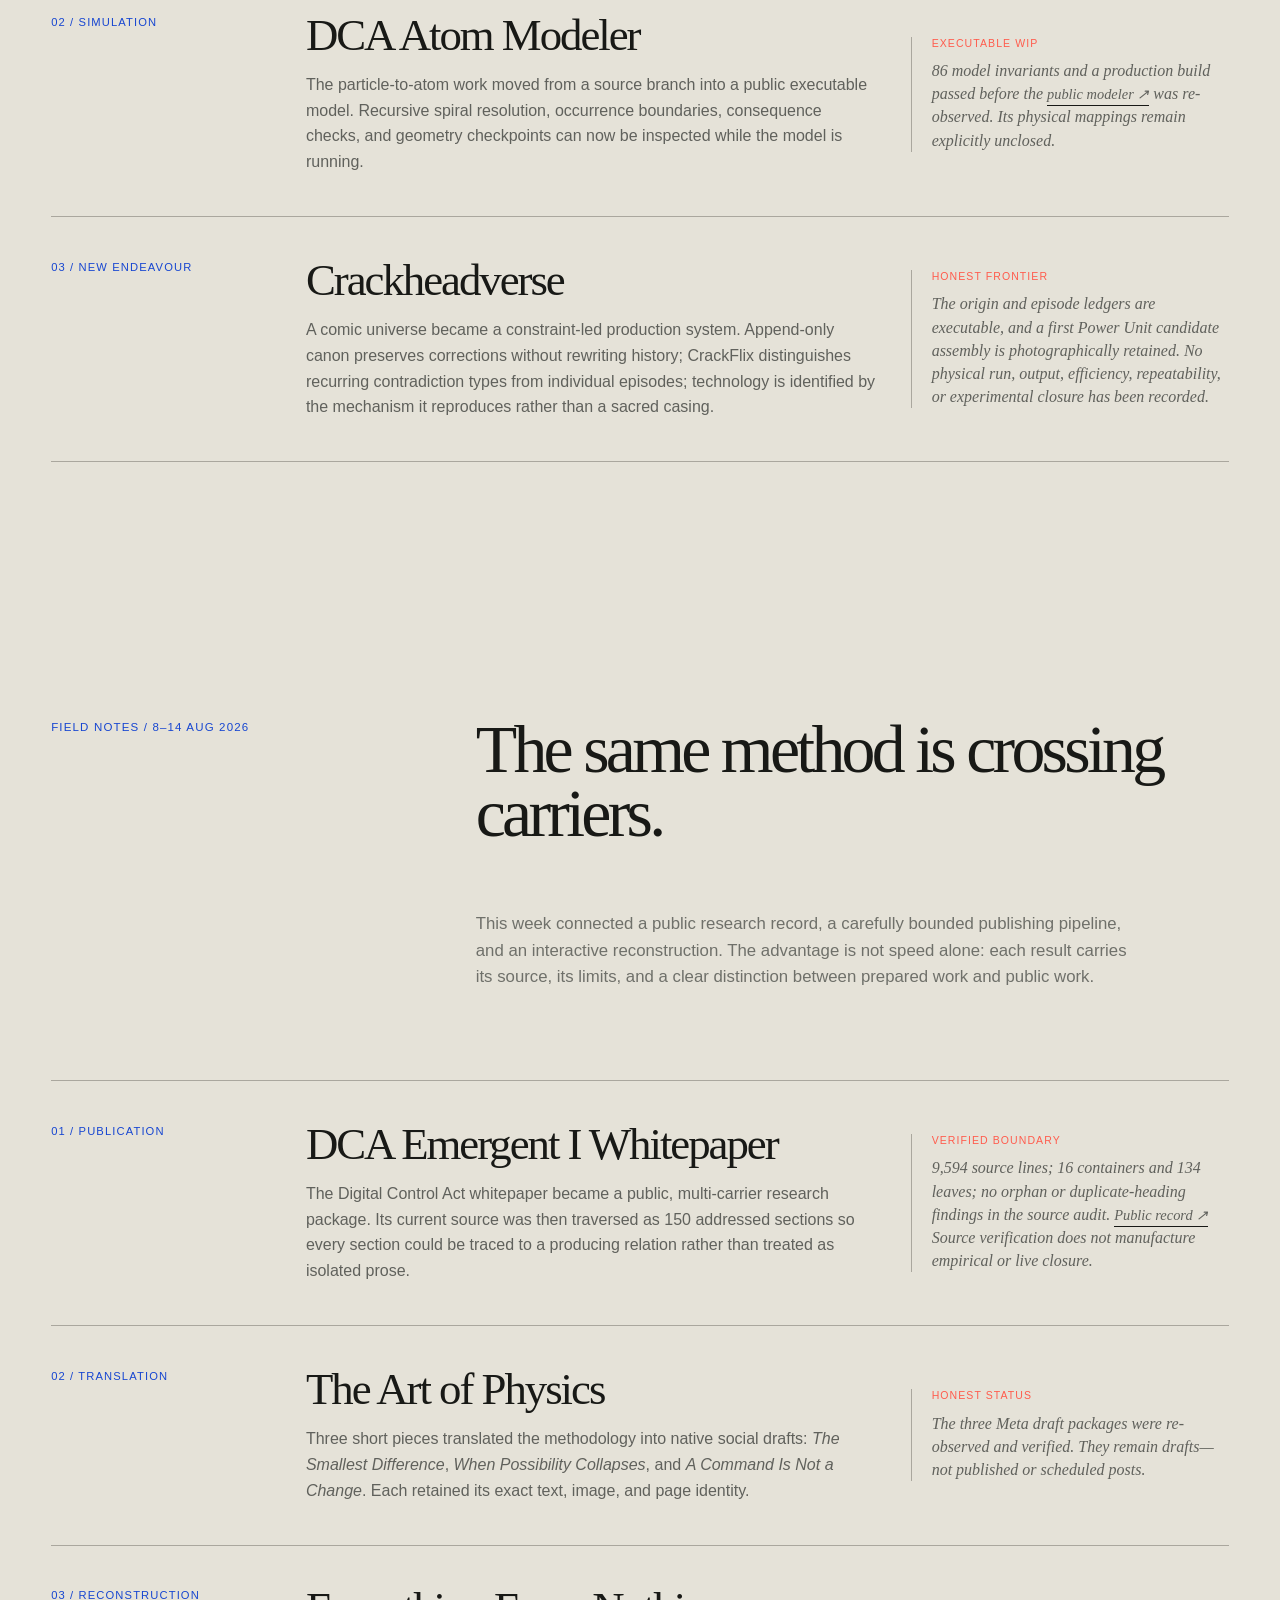
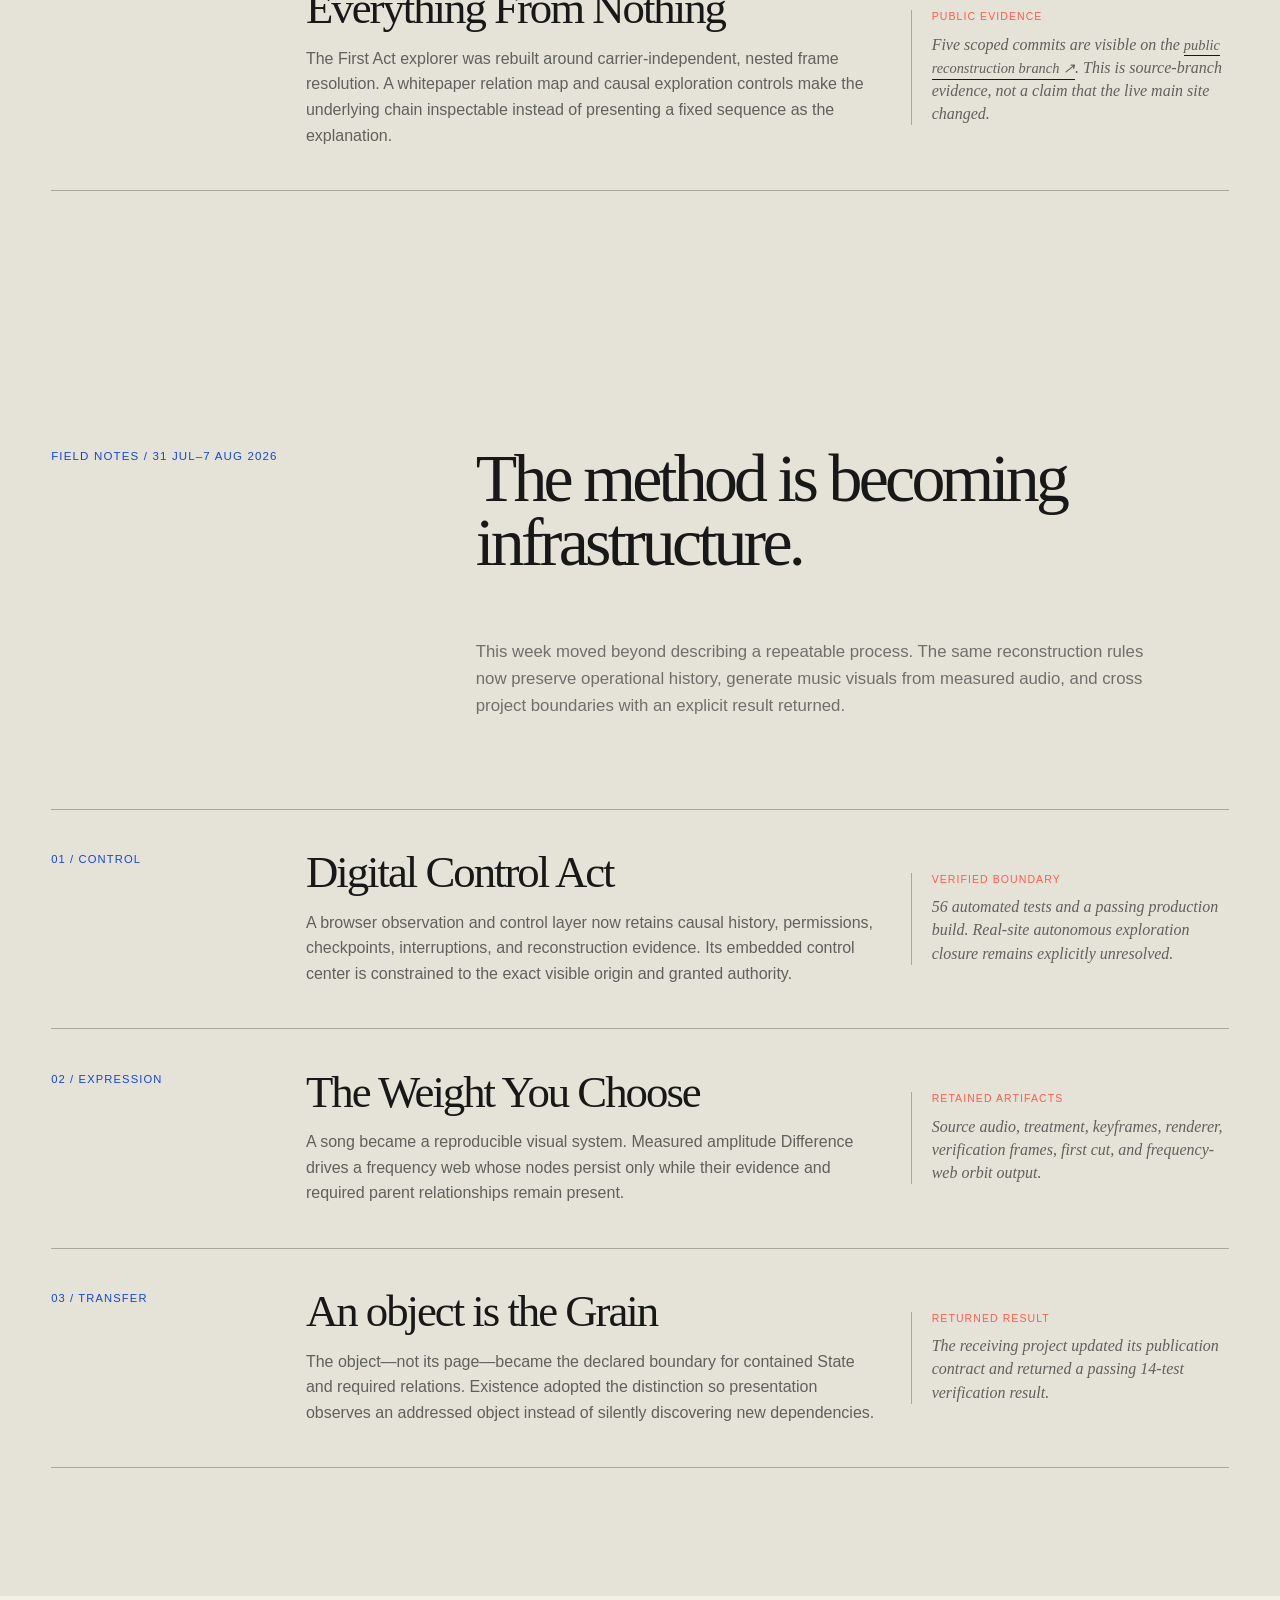
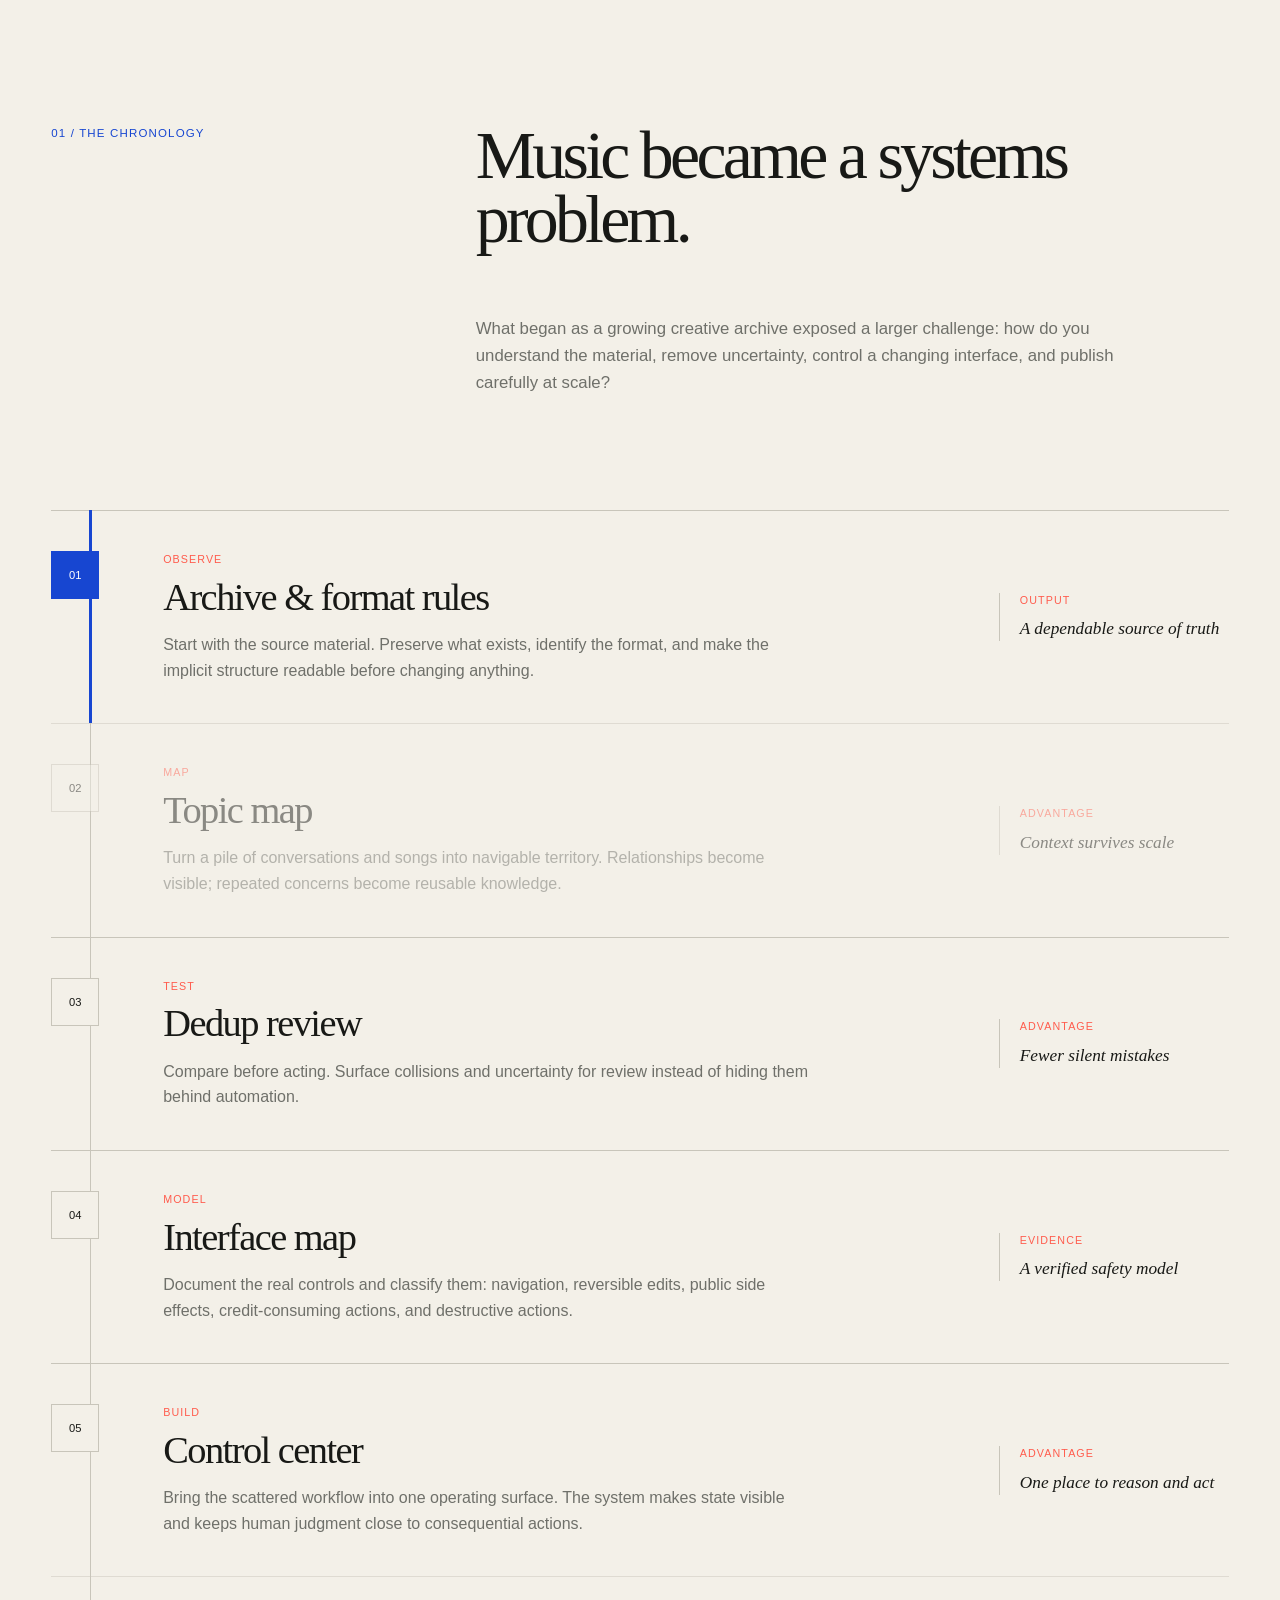
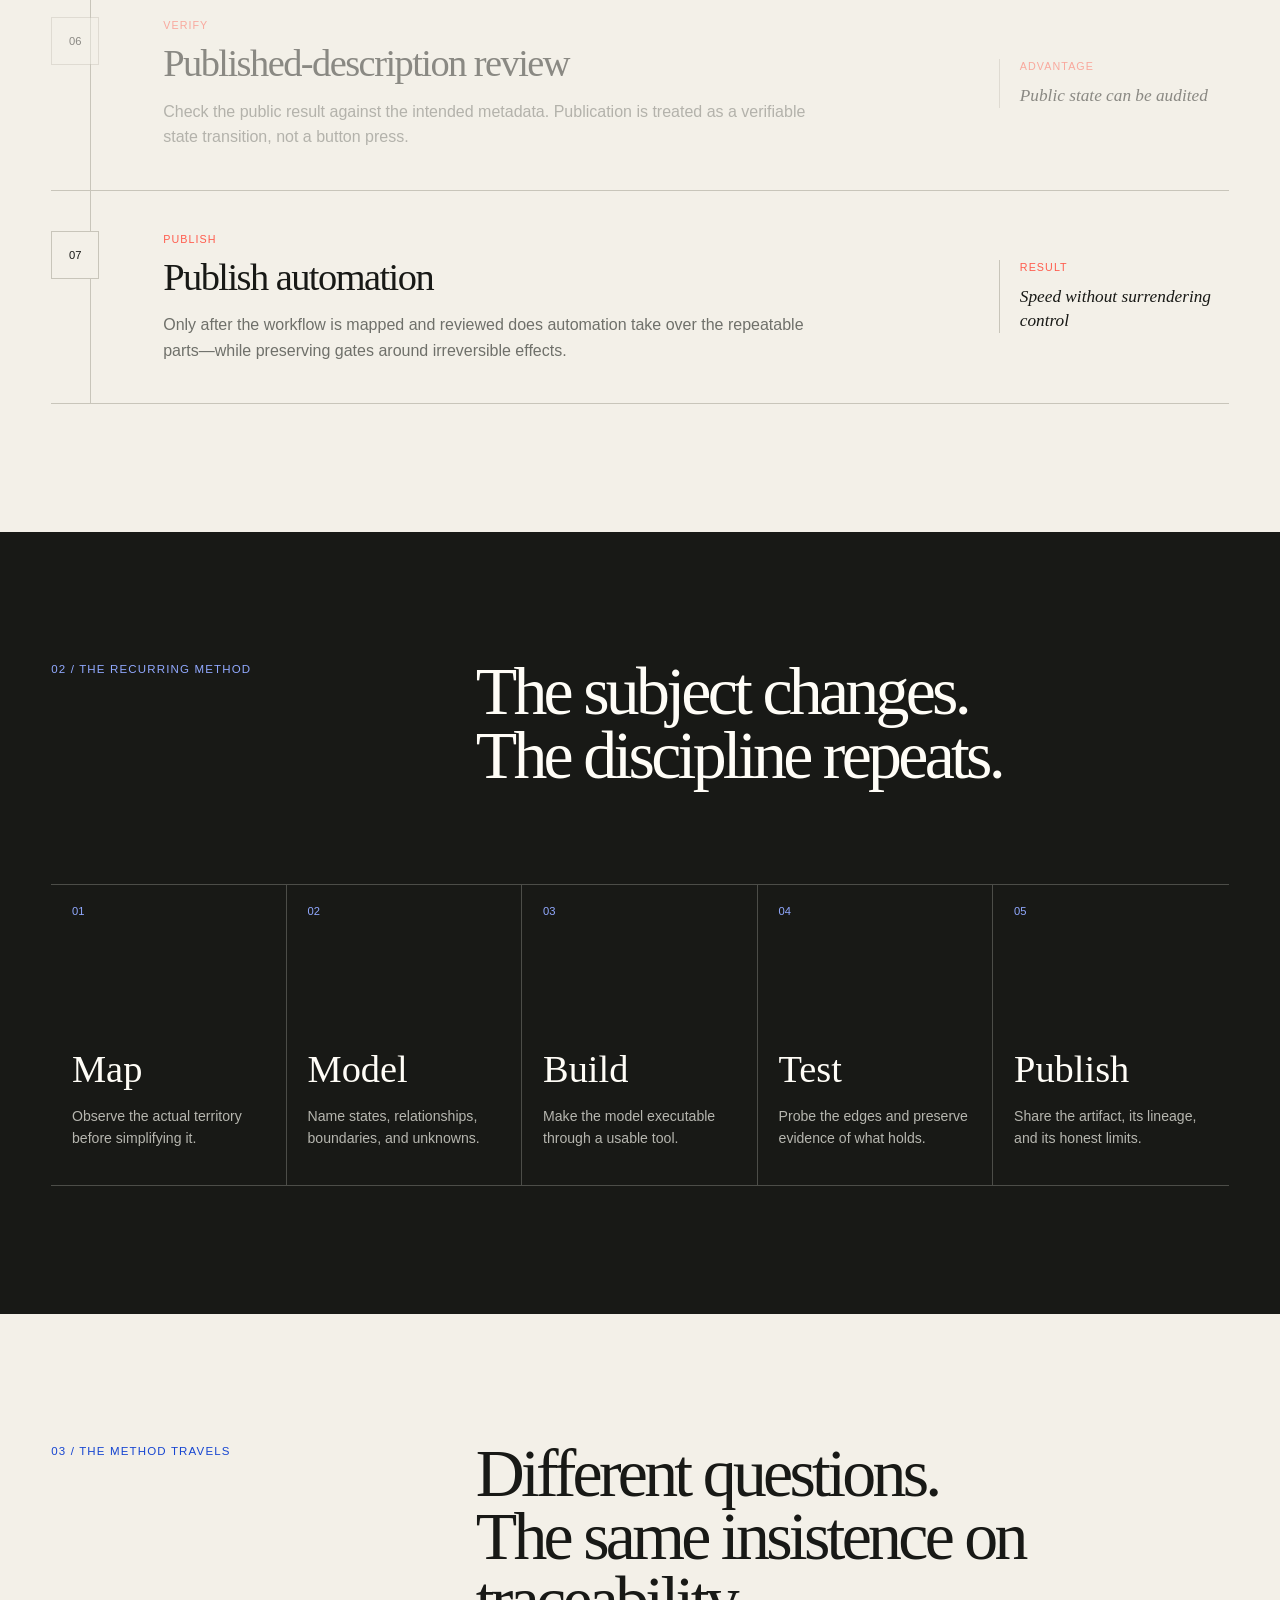
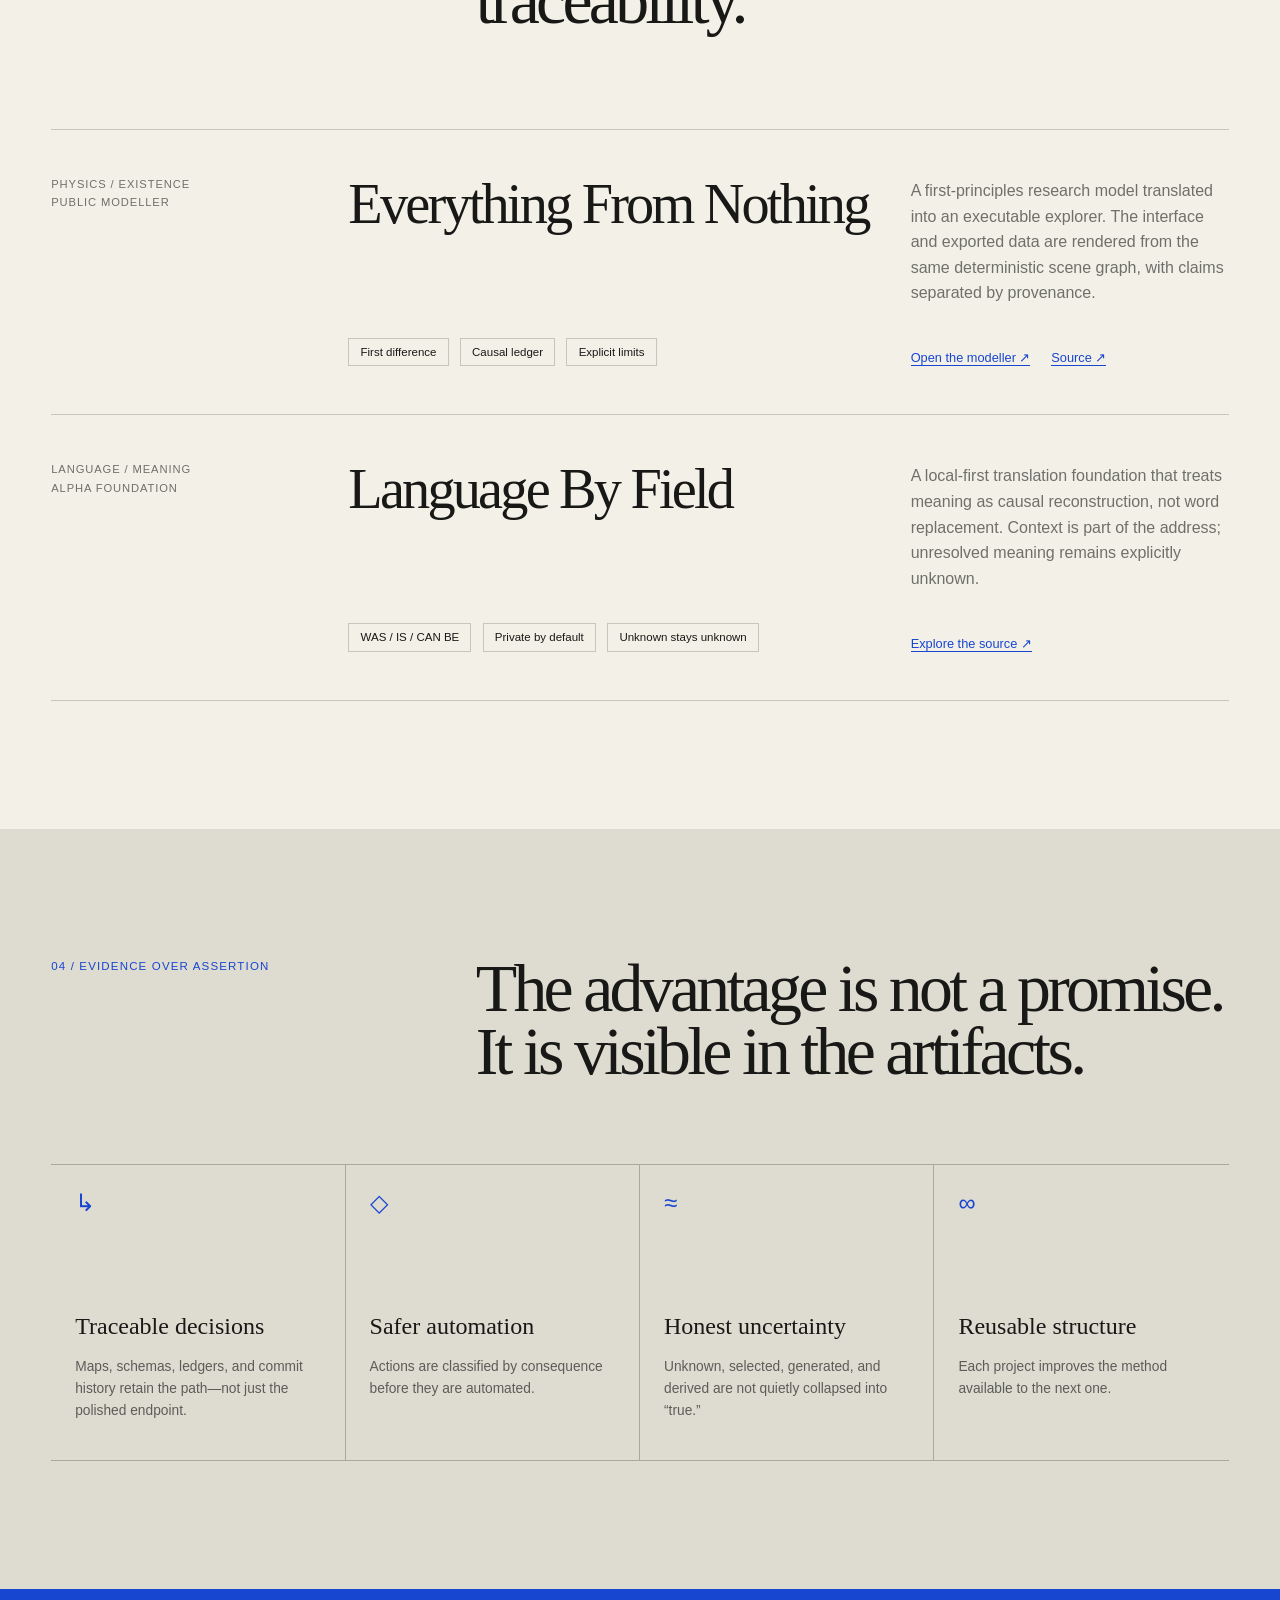
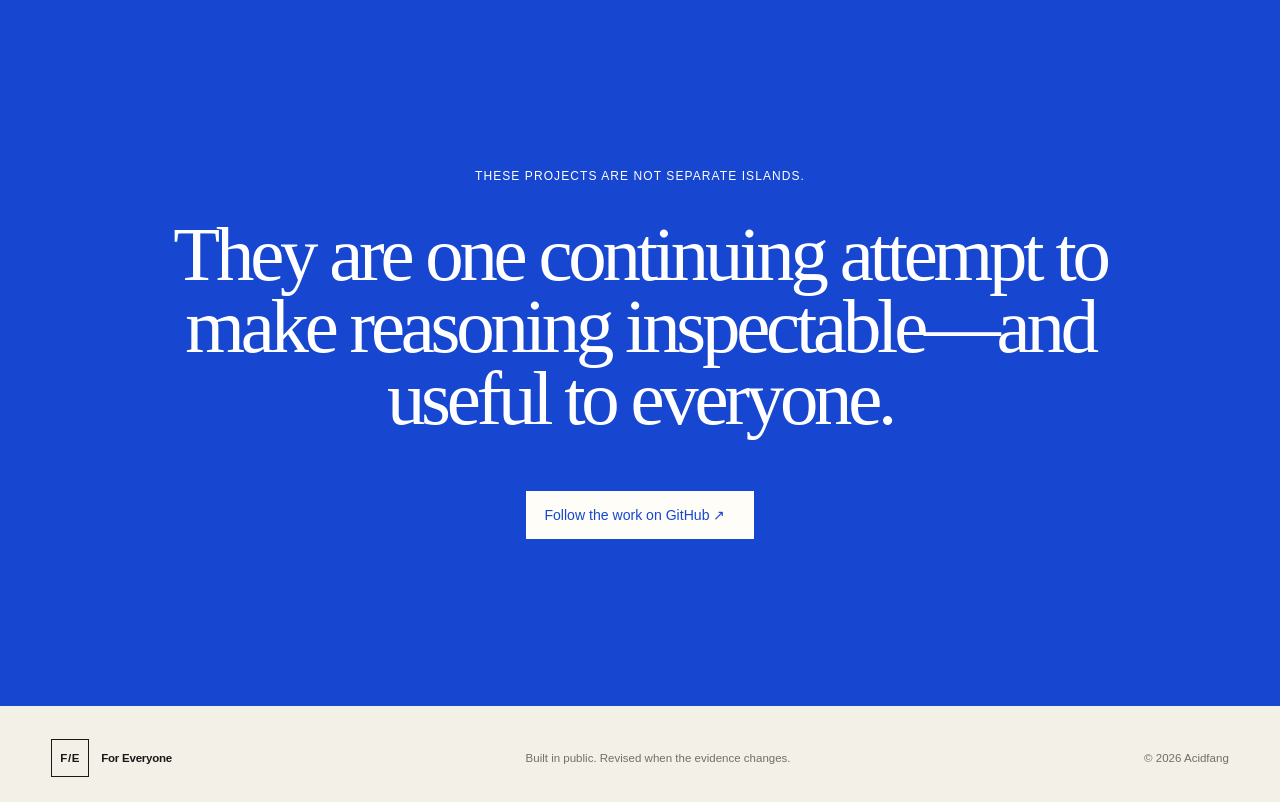
==== commit 15ee44de: "Chronicle bounded model attempts and retained reconstruction limits" ====
--- a/index.html
+++ b/index.html
@@ -56,6 +56,31 @@
       <p>A visible chain of decisions, artifacts, limits, and working results.</p>
     </section>
 
+    <section class="field-notes section" id="latest-model-attempts">
+      <div class="section-intro field-notes-intro">
+        <p class="section-number">Field notes / 14 October 2026</p>
+        <h2>Useful attempts, with their differences still visible.</h2>
+        <p>These model attempts belong to the continuing For Everyone chronology. Recorded results, derived displays, selected directions and unresolved boundaries remain distinct. This entry documents work; it does not establish complete physics, historical reconstruction or a finished universal interface.</p>
+      </div>
+      <div class="field-note-list">
+        <article class="field-note">
+          <p class="field-note-date">01 / Derived projection</p>
+          <div><h3>Fracture-map reconstruction</h3><p>The retained reconstruction resolves three tetrahedral formations sharing member points and a centre, while preserving their distinct source identities. Recursive forms, shared-point groups, a display clock and orientation-specific PROCEED connections are derived implementations. They are useful working attempts, not proof of the complete source metric frame or historical fracture.</p></div>
+          <div class="field-note-proof"><span>Recorded / derived / unresolved</span><p>Provenance: <code>ledgered-world://homebase/fracture-map-repair/2026-10-04/0001</code>; retained local reconstruction <code>.dca-state/portal-axis-audit-20260930/bounded-producer-reconstruction.json</code>. Producer addresses: <code>crackheadverse/github-world/public/field-derivation.js</code>, <code>field-relations.js</code> in that same directory, and <code>magic-home-desktop/tools/ThreeTetrahedraFracturePreview.cs</code>. These are local evidence locators, not published downloads.</p></div>
+        </article>
+        <article class="field-note">
+          <p class="field-note-date">02 / Retained corrections</p>
+          <div><h3>Movement is more than a moving picture</h3><p>Earlier hash-angle screen displacement and fixed-vector alternatives did not establish the requested source geometry. The displaced-member interpretation was superseded by the retained shared-point relation. Isolated browser checks recorded twelve addressed pixel candidates and a staggered display with one formation moving while two held. Those observations verify bounded projector behaviour only.</p></div>
+          <div class="field-note-proof"><span>Failed fit / superseded / partial</span><p>The reconstruction retains the producing checks under <code>.dca-state/fracture-map-owner-20261004</code>. Operative movement still requires the selected stage, target grain, metric endpoint, arrival and lock boundary before a grain transition or member advance can be claimed. Native video recovery remains incomplete. A display phase is not an arrival receipt.</p></div>
+        </article>
+        <article class="field-note">
+          <p class="field-note-date">03 / Selected model</p>
+          <div><h3>Darts history as a solar-system attempt</h3><p>The darts work translates retained game relations into a visual system: outcomes in the surrounding field, improvement and recovery as flares, unresolved setbacks as fissures, and related scoring patterns as planetary formations. The selected direction is a shared, addressed model carrying accumulated history. Generated candidate history is derived material, never silently promoted into individually recorded throws.</p></div>
+          <div class="field-note-proof"><span>Recorded publication / open model limits</span><p>The existing <a class="text-link" href="https://acidfang.github.io/score-ledger-store/" target="_blank" rel="noreferrer">Darts application ↗</a> has a retained publication checkpoint: <a class="text-link" href="https://github.com/Acidfang/score-ledger-store/commit/427c551e03a1db06a577d0d238609e83caaf8dc0" target="_blank" rel="noreferrer">427c551 ↗</a>. Its receipt recorded exact-package HTTP delivery, separately retaining runtime and visual limitations. Later repairs do not retroactively make that checkpoint complete. Current local provenance remains <code>work/darts-stats-20261006/STATE-LEDGER.md</code>.</p></div>
+        </article>
+      </div>
+    </section>
+
     <section class="field-notes section" id="latest">
       <div class="section-intro field-notes-intro">
         <p class="section-number">Field notes / 22–28 Aug 2026</p>
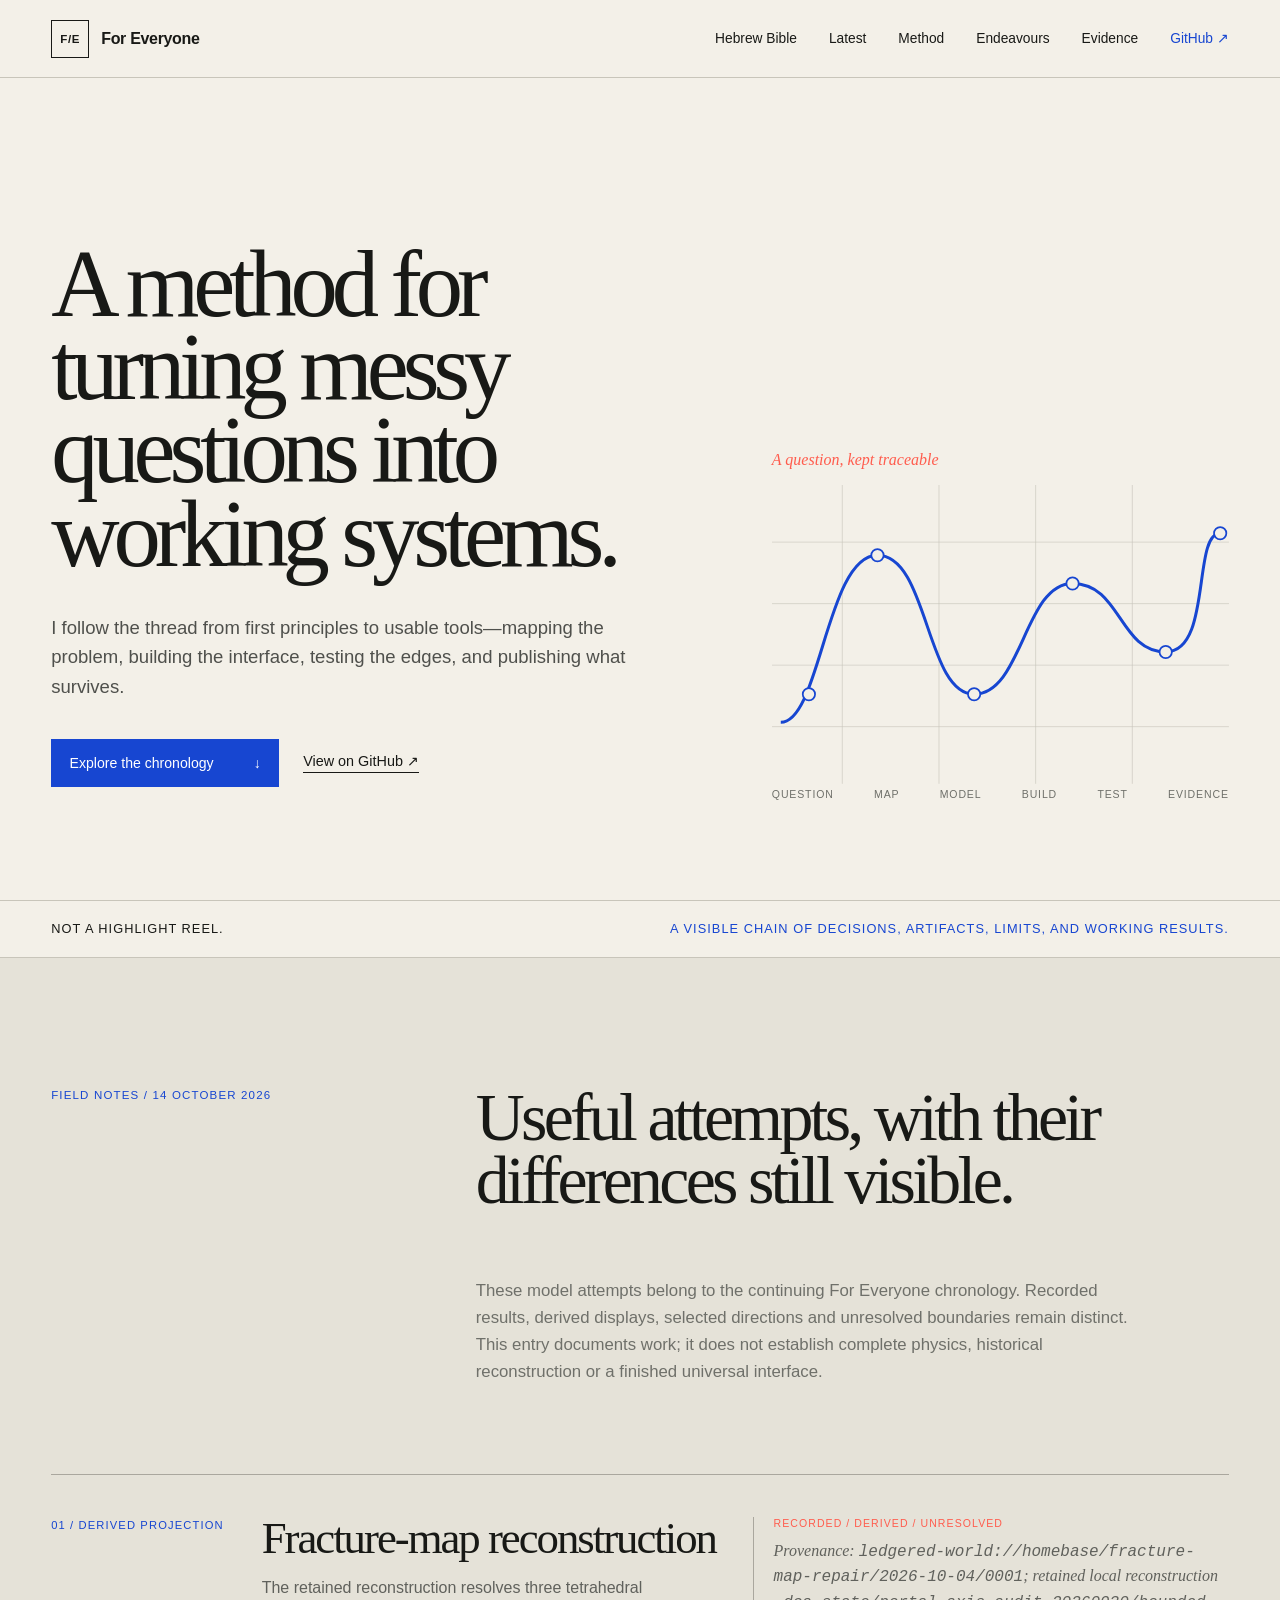
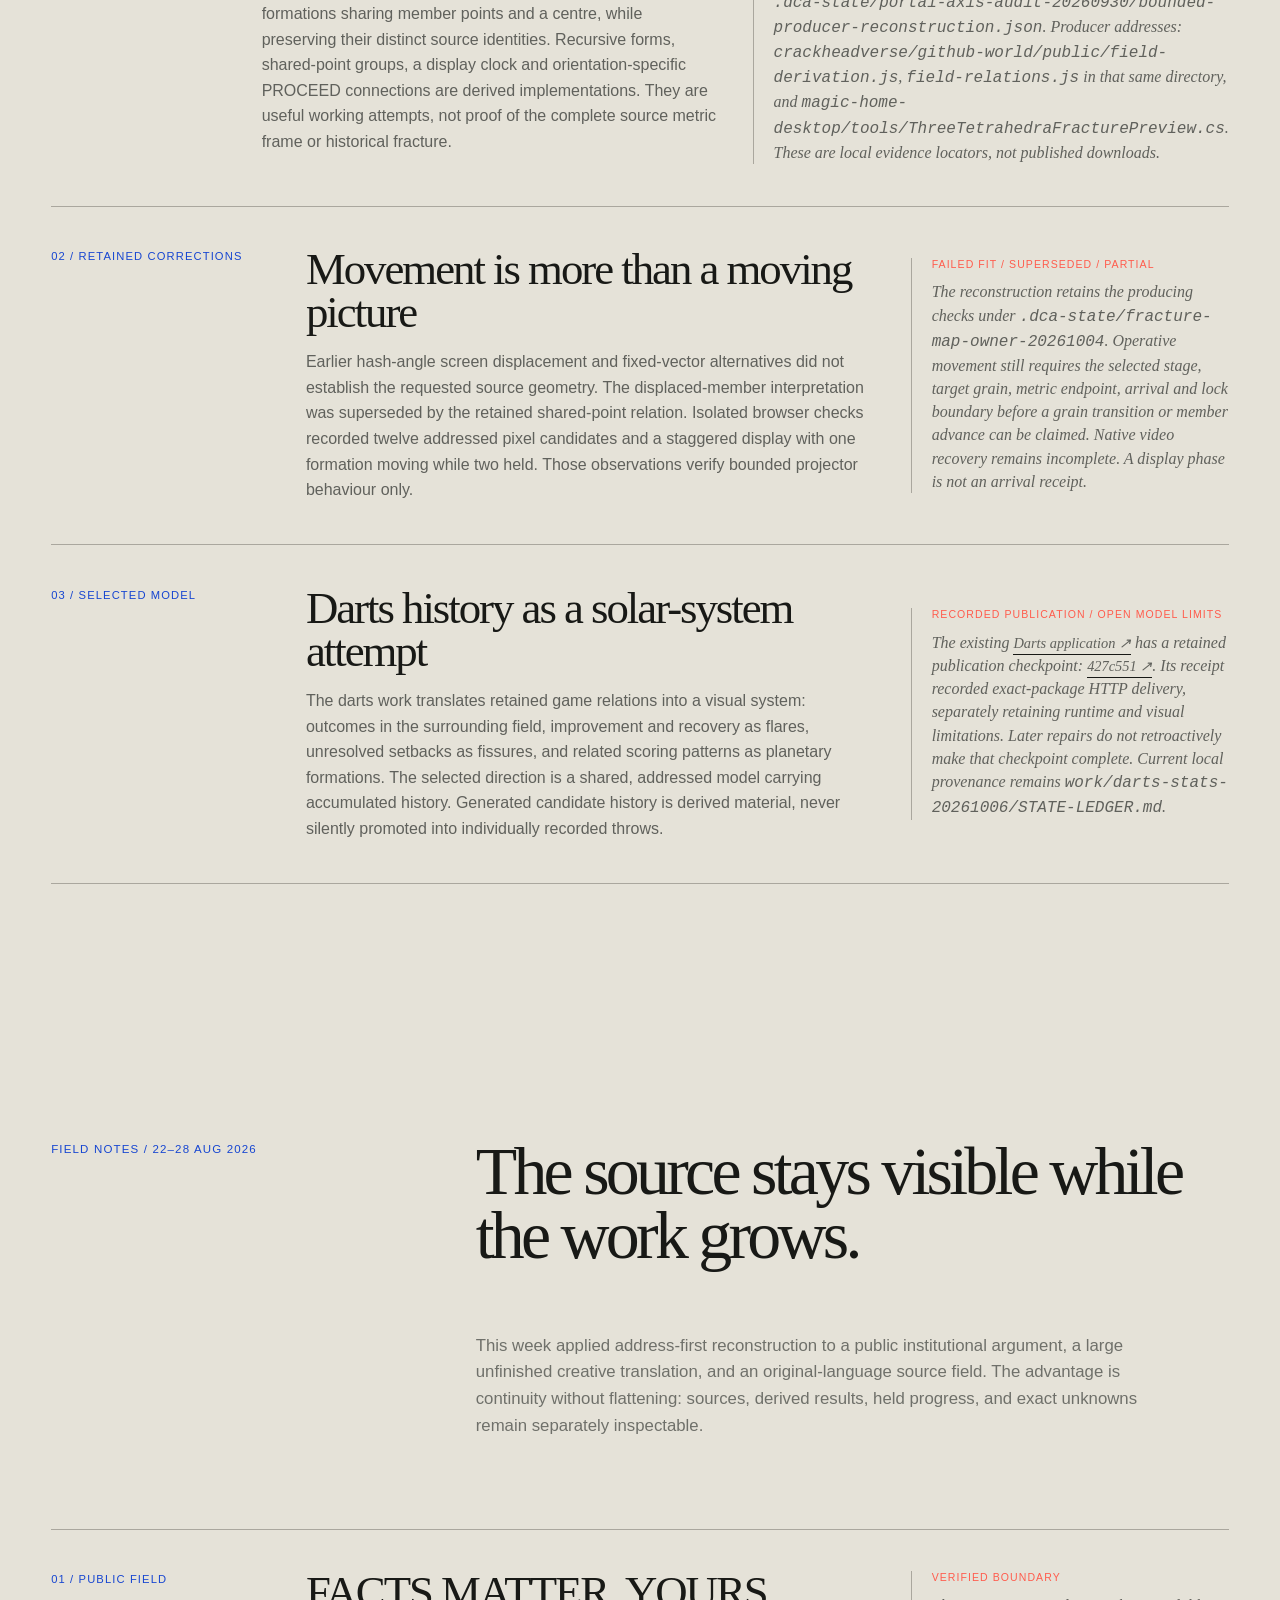
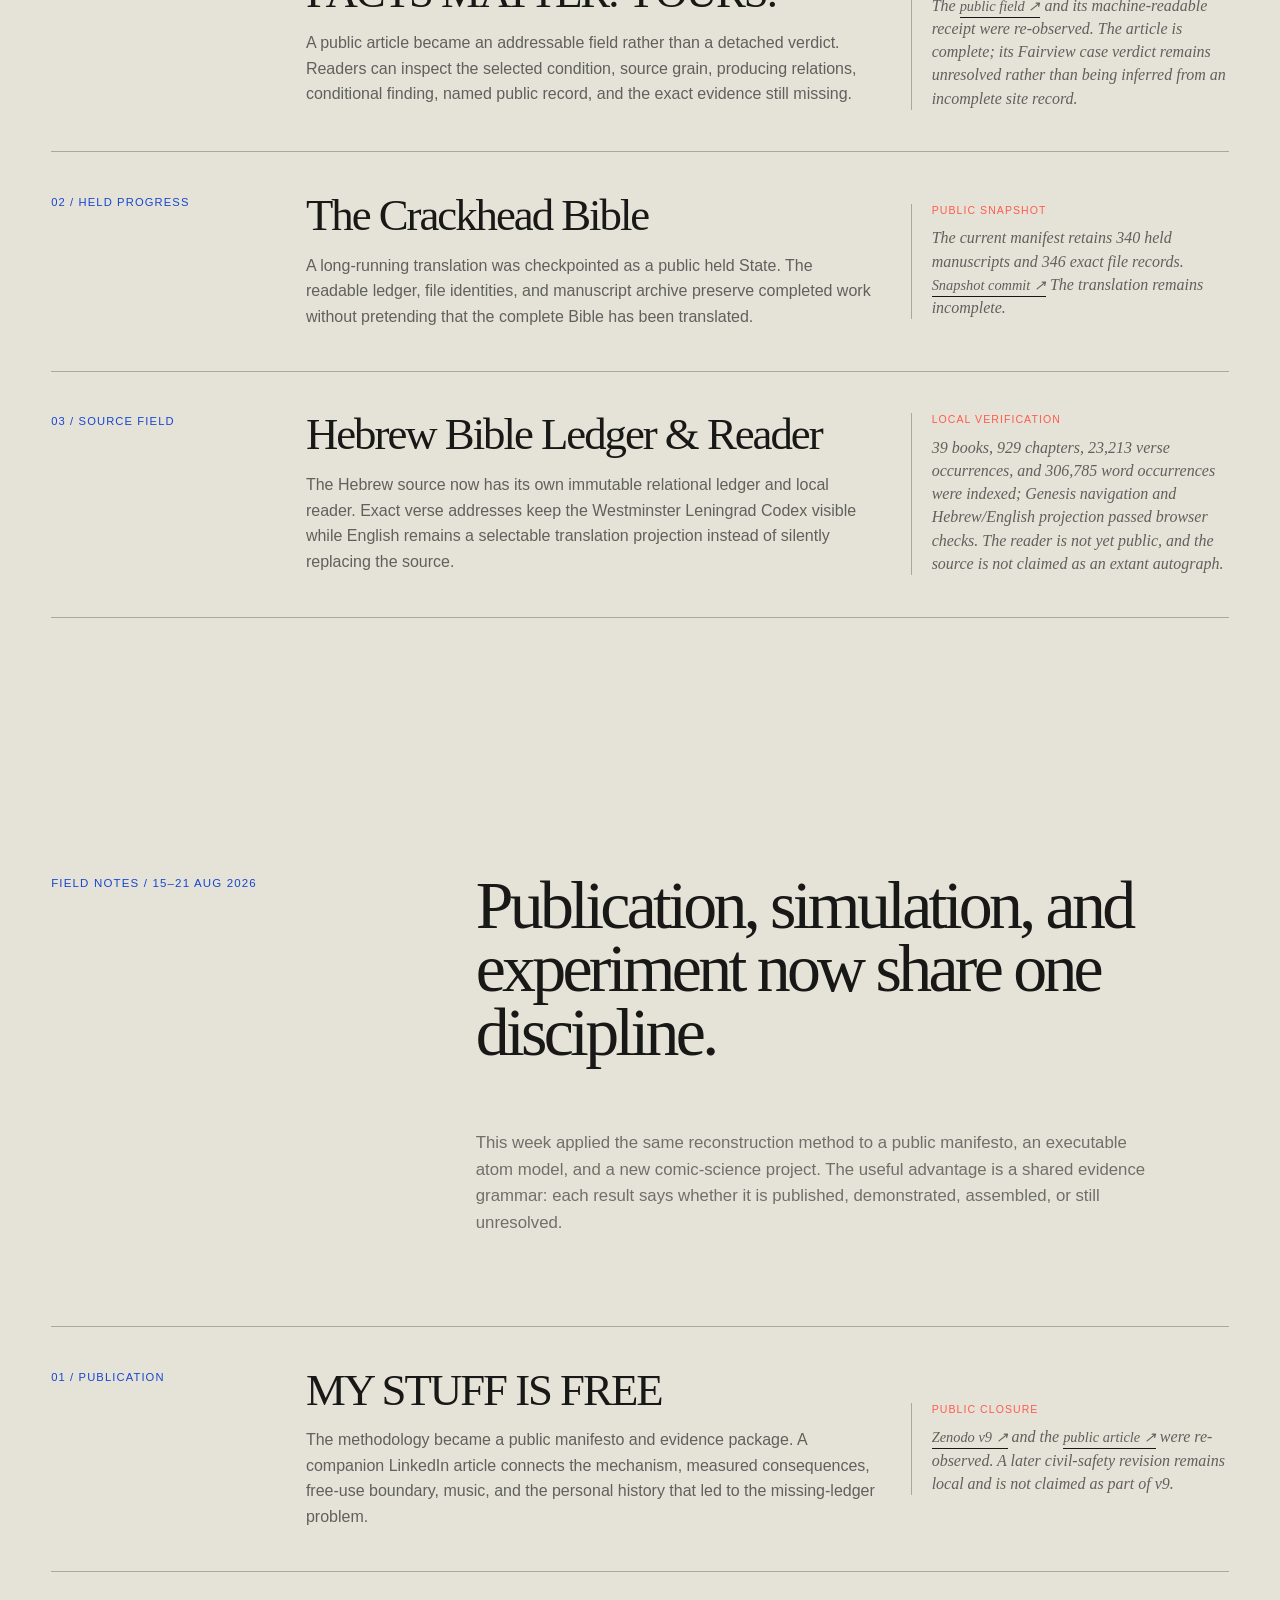
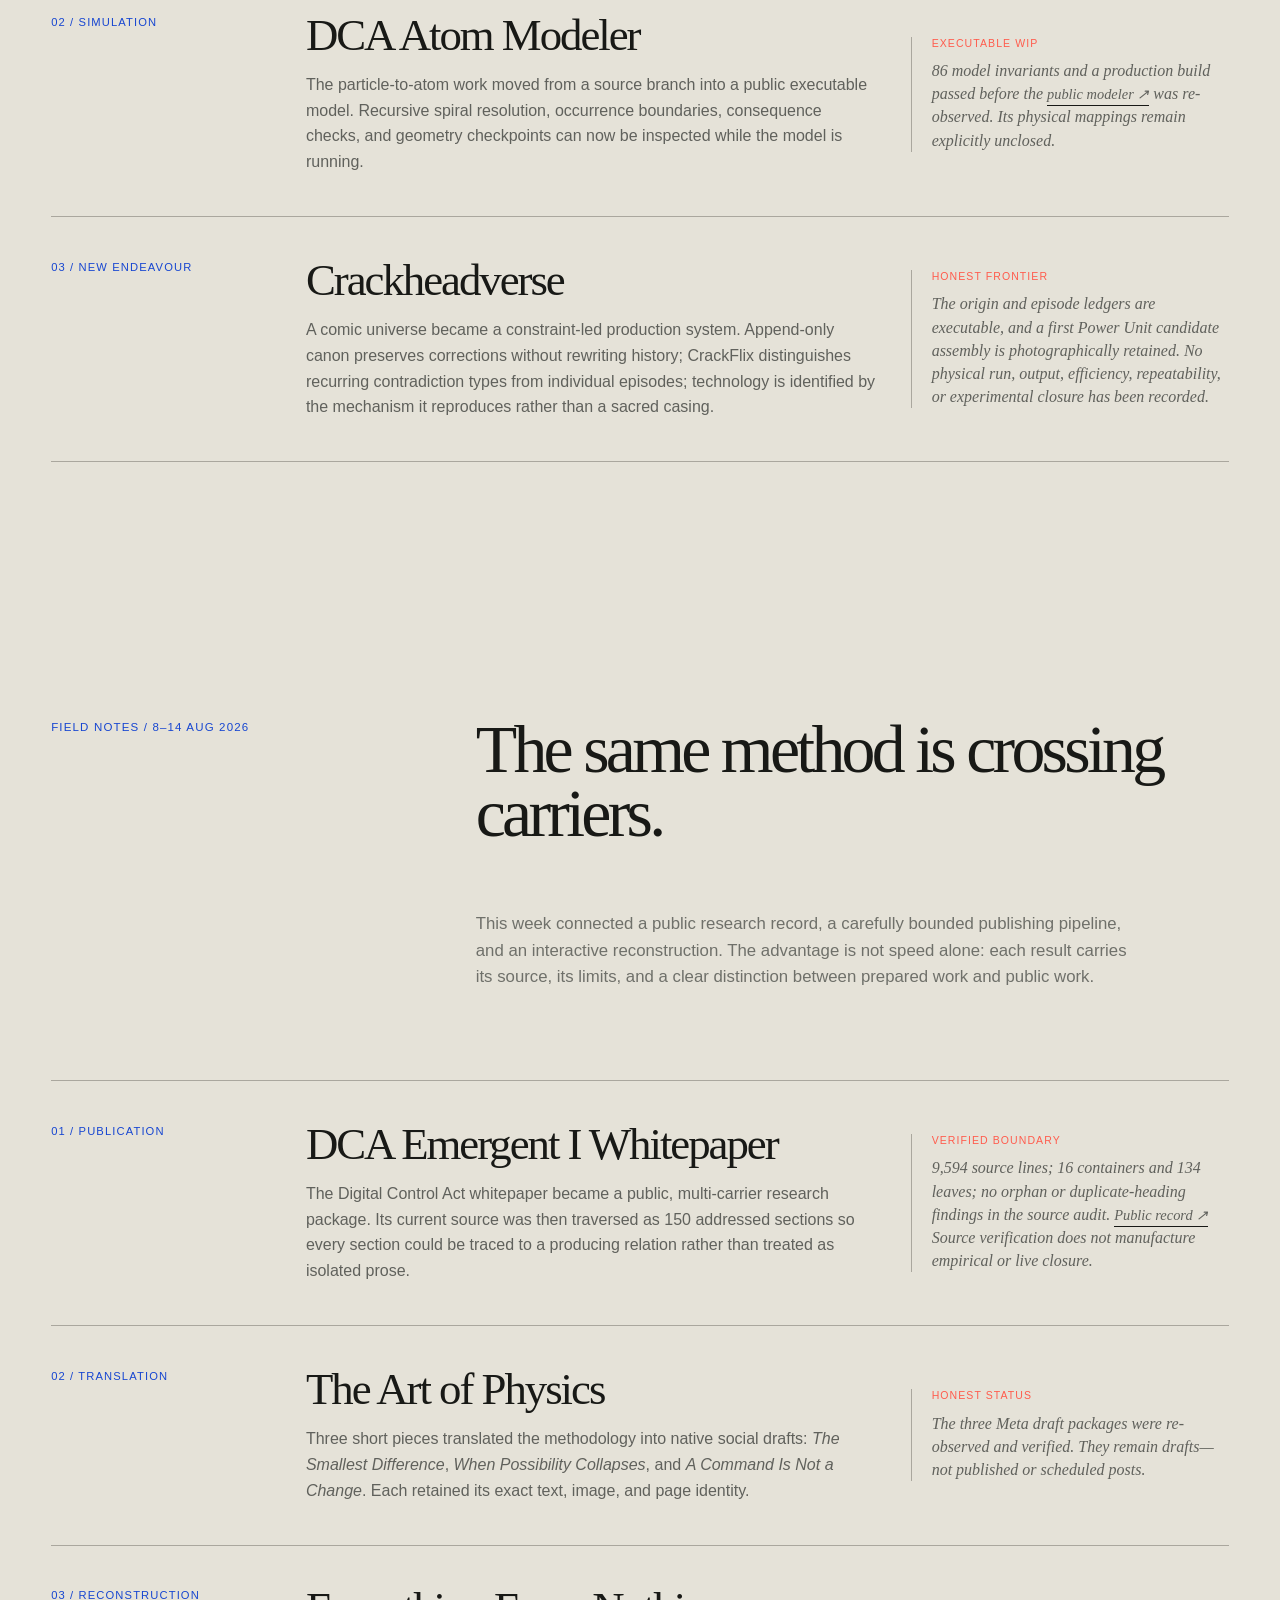
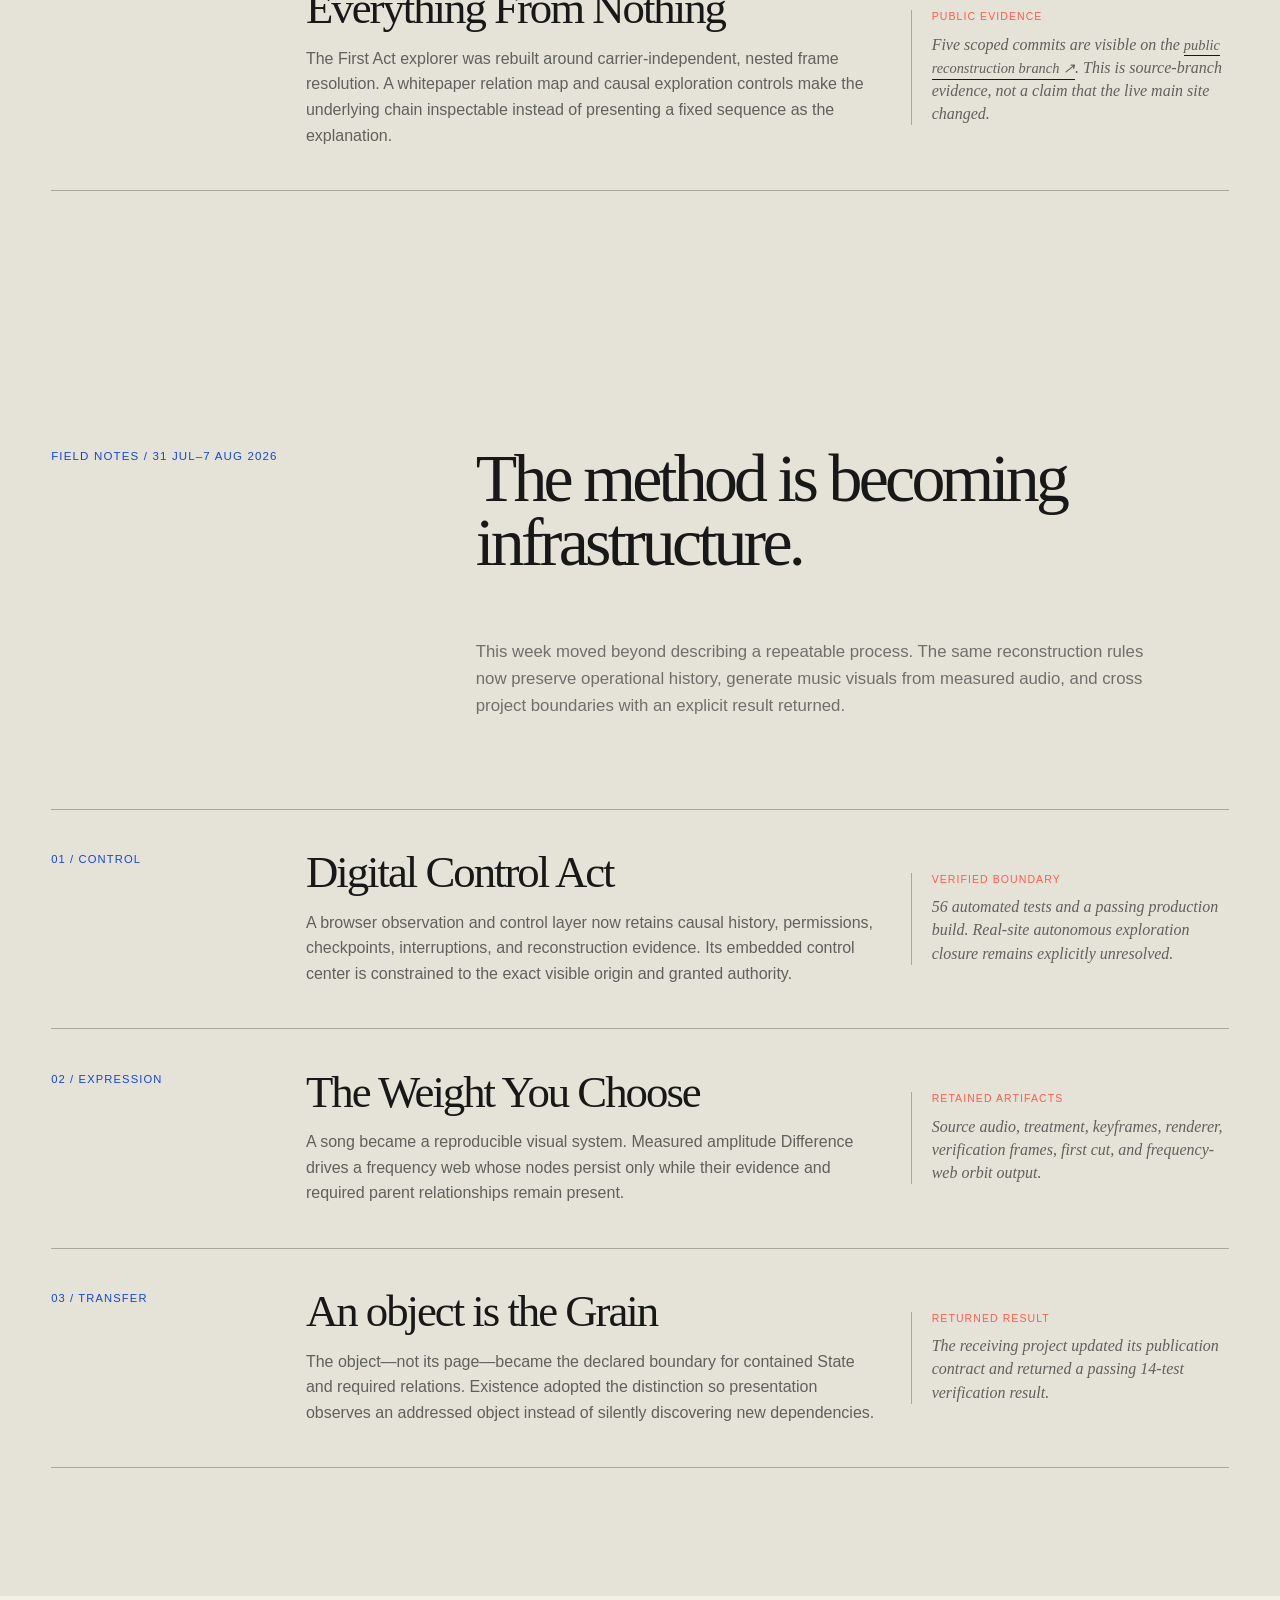
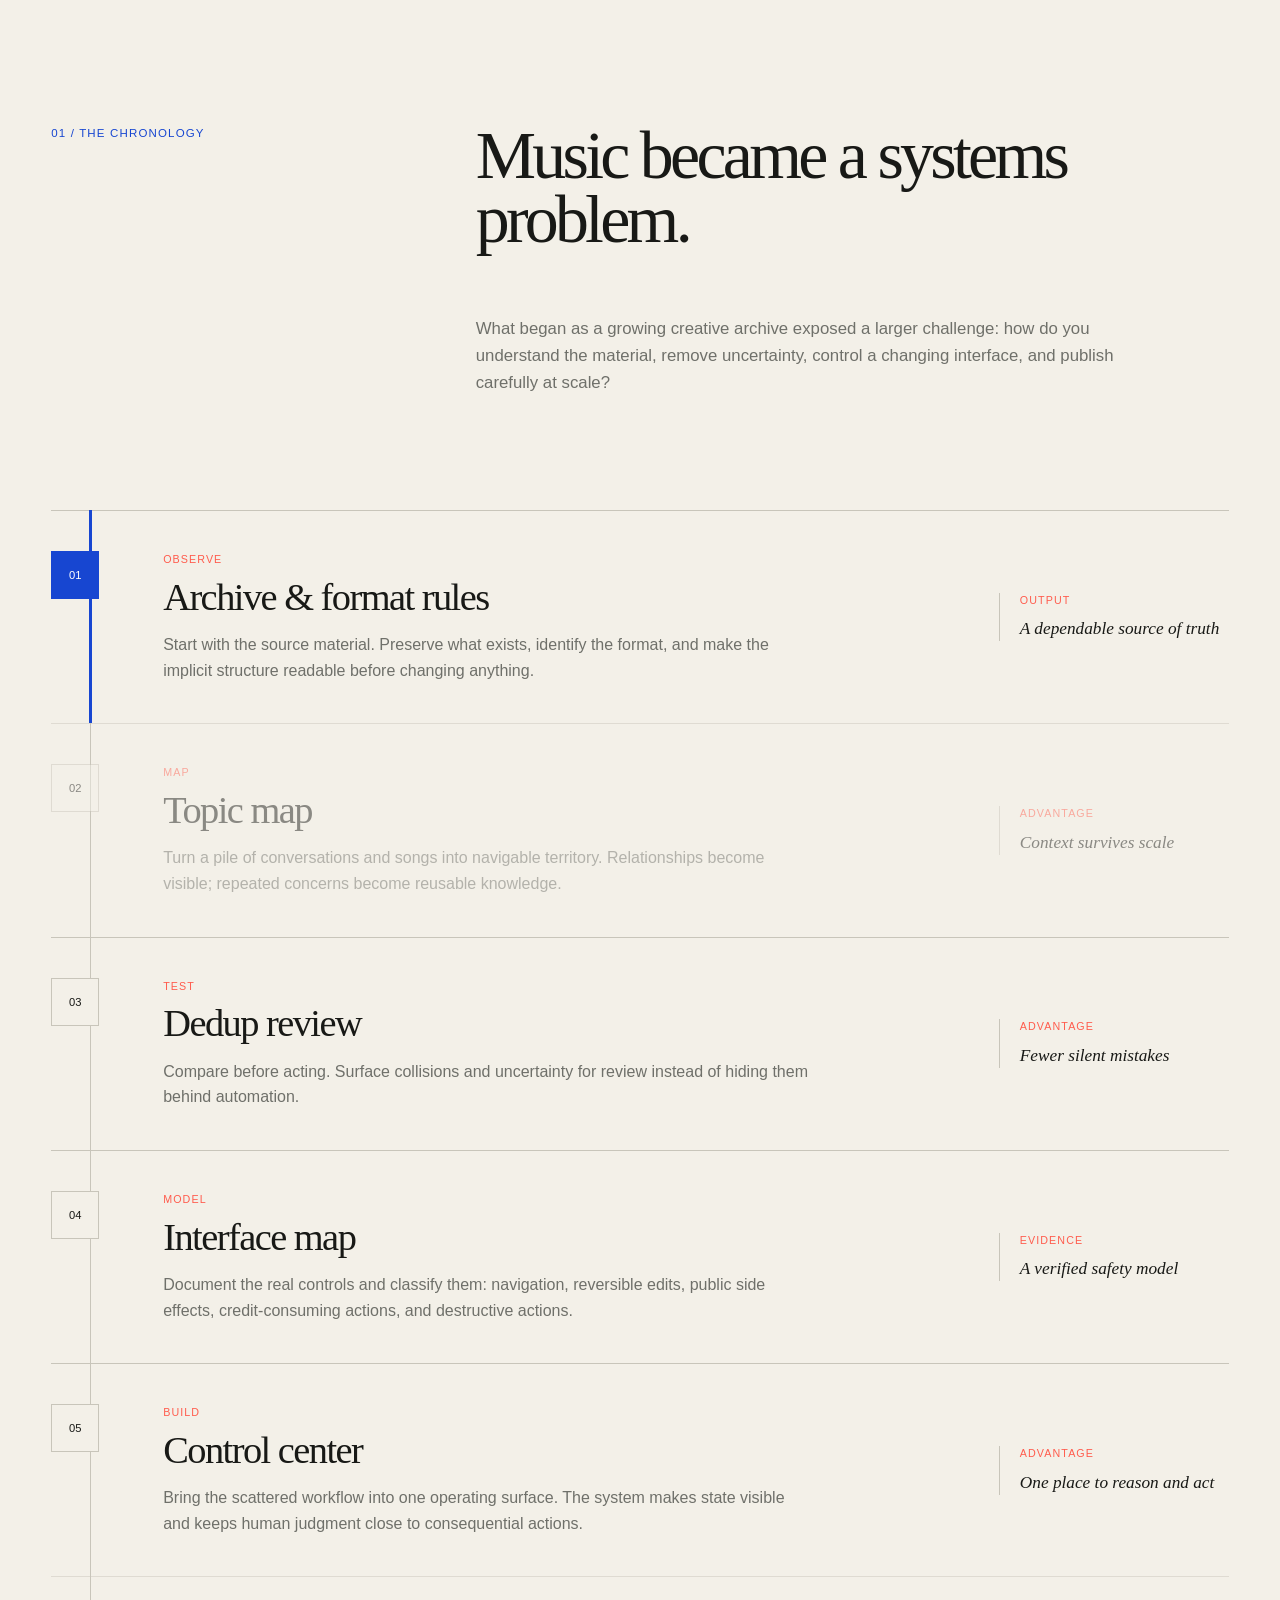
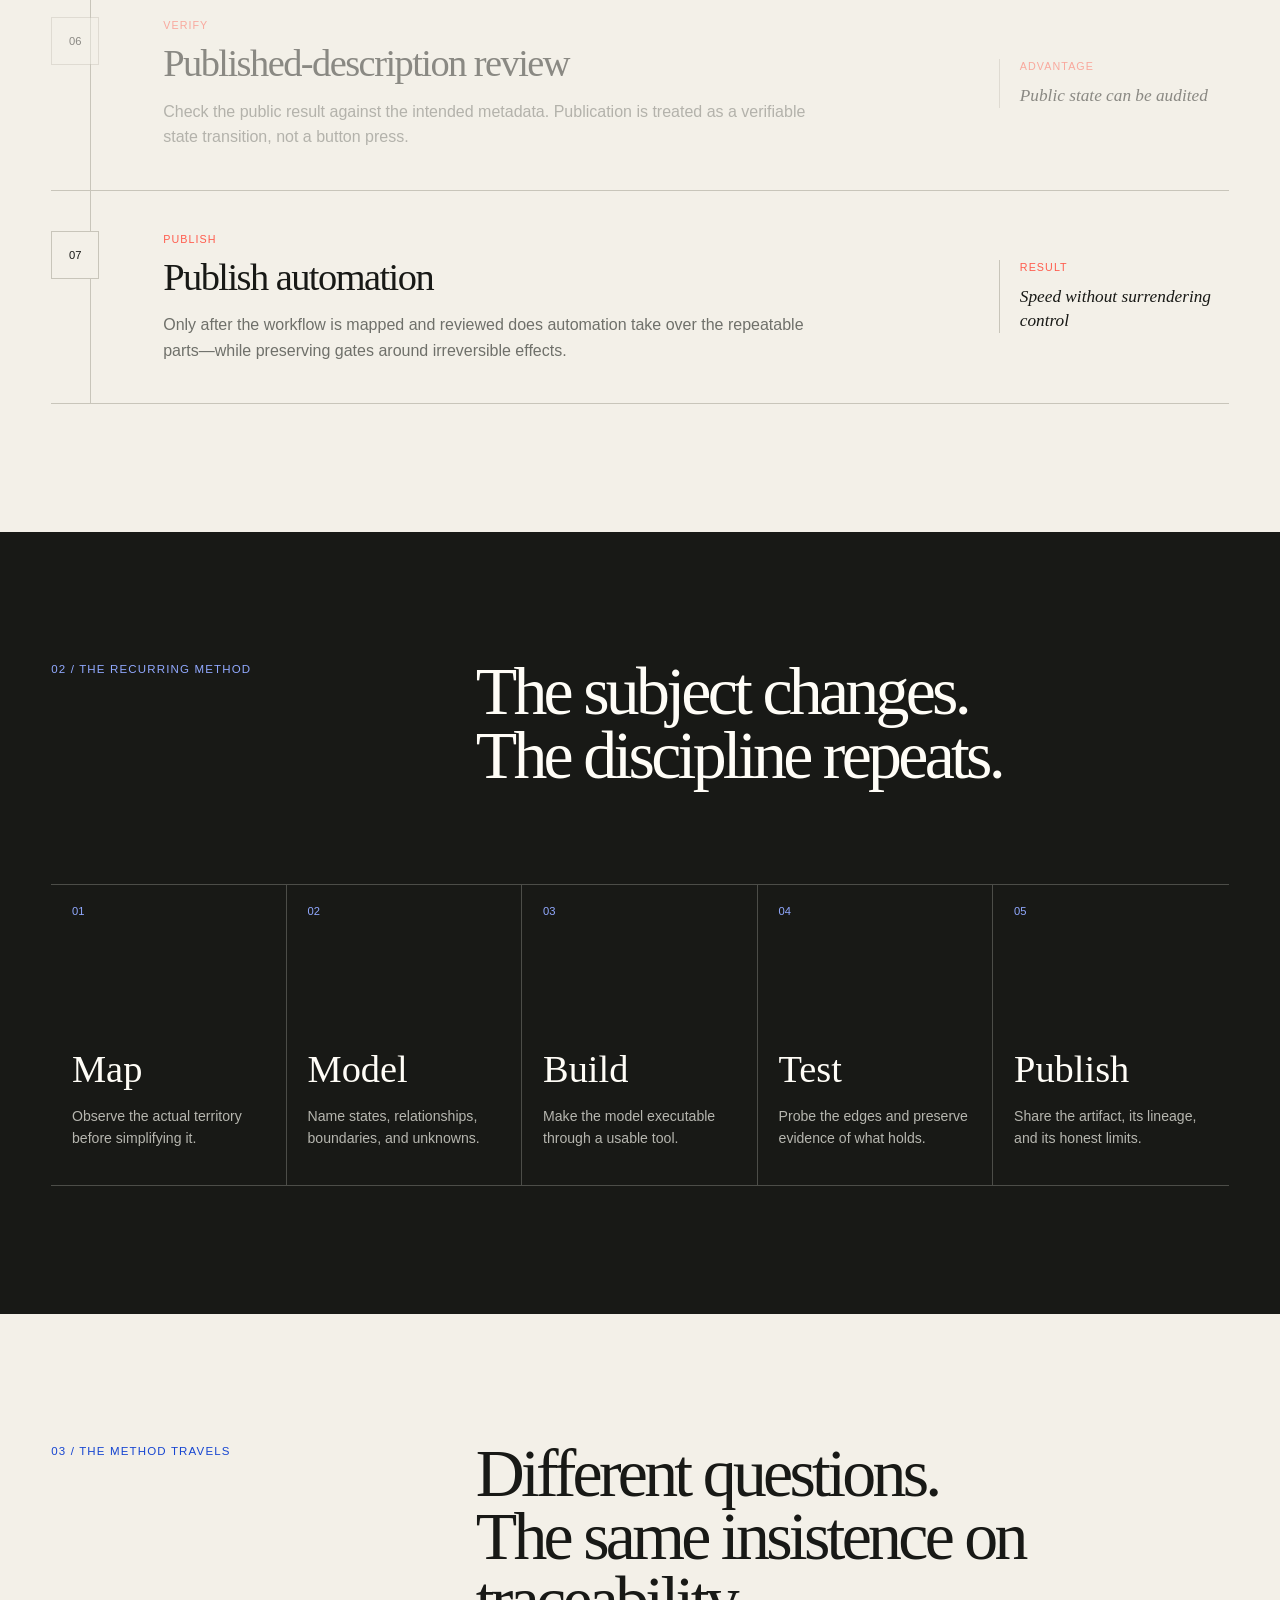
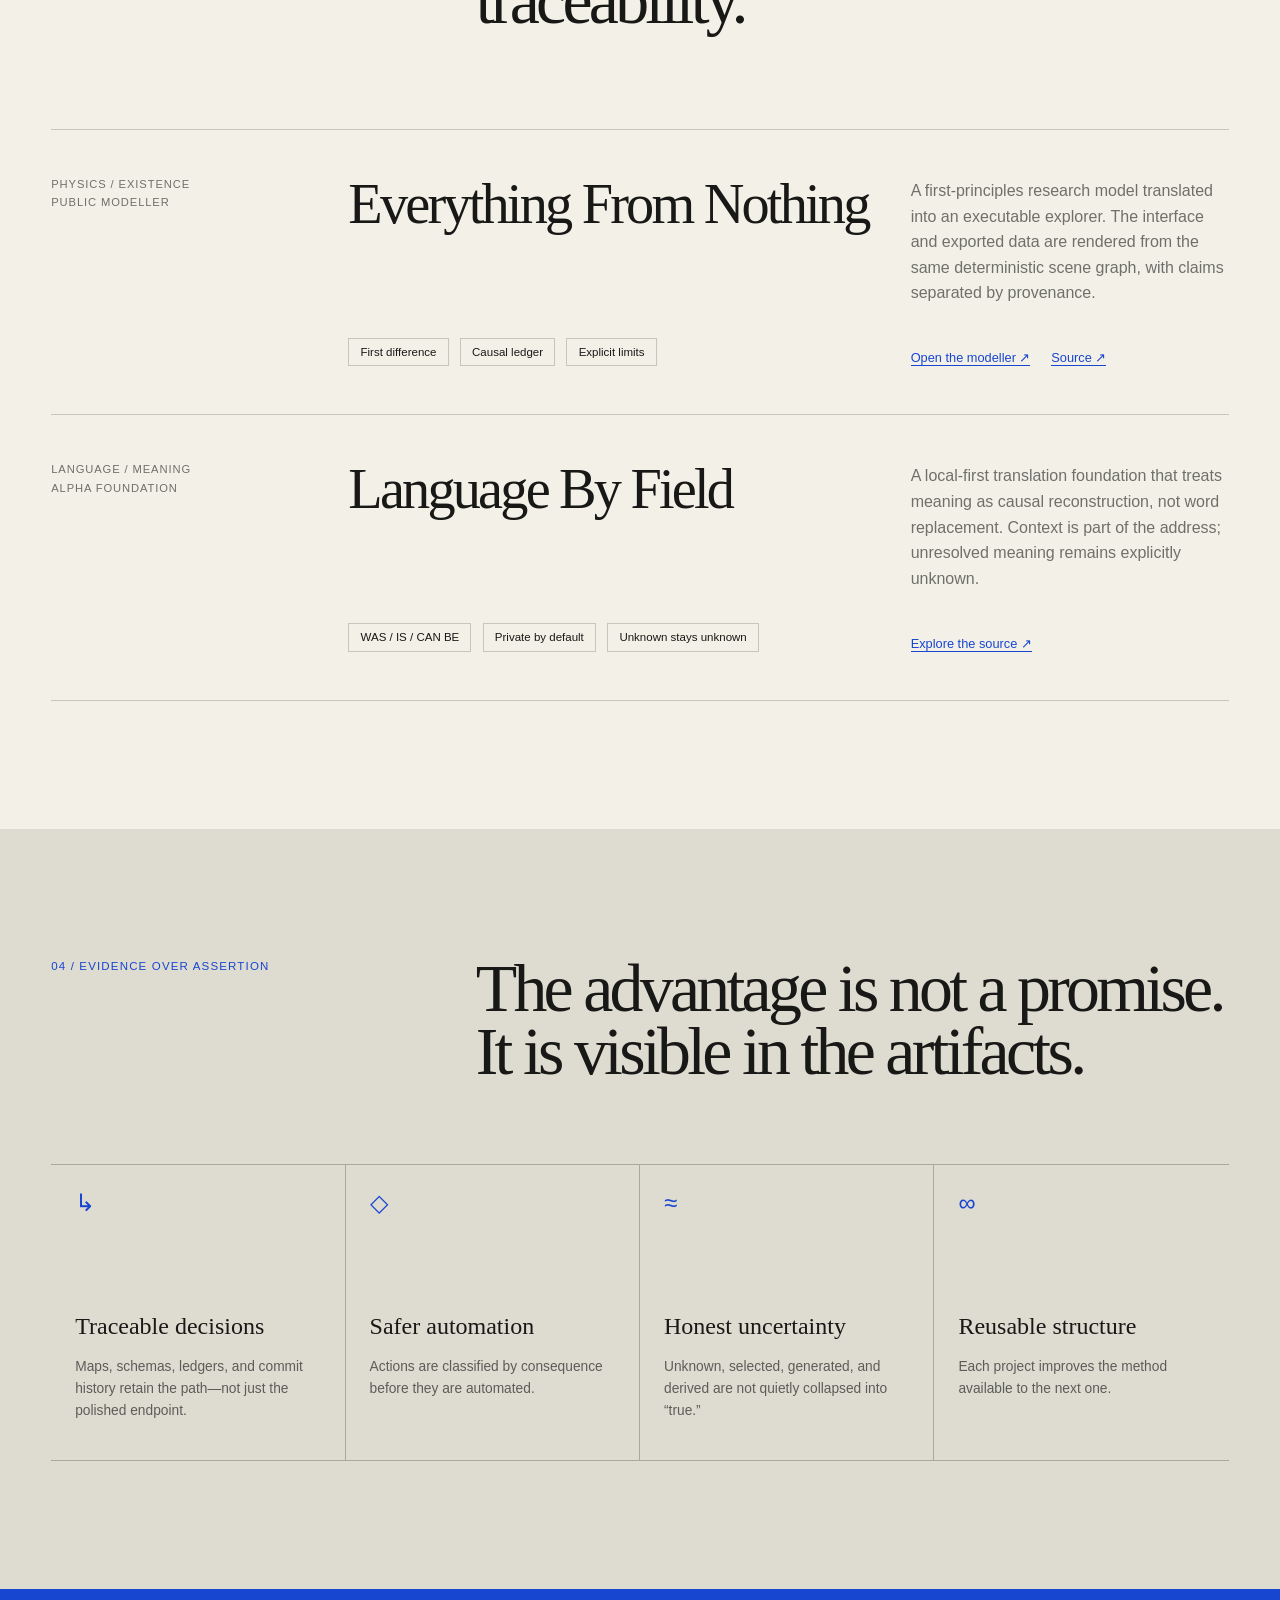
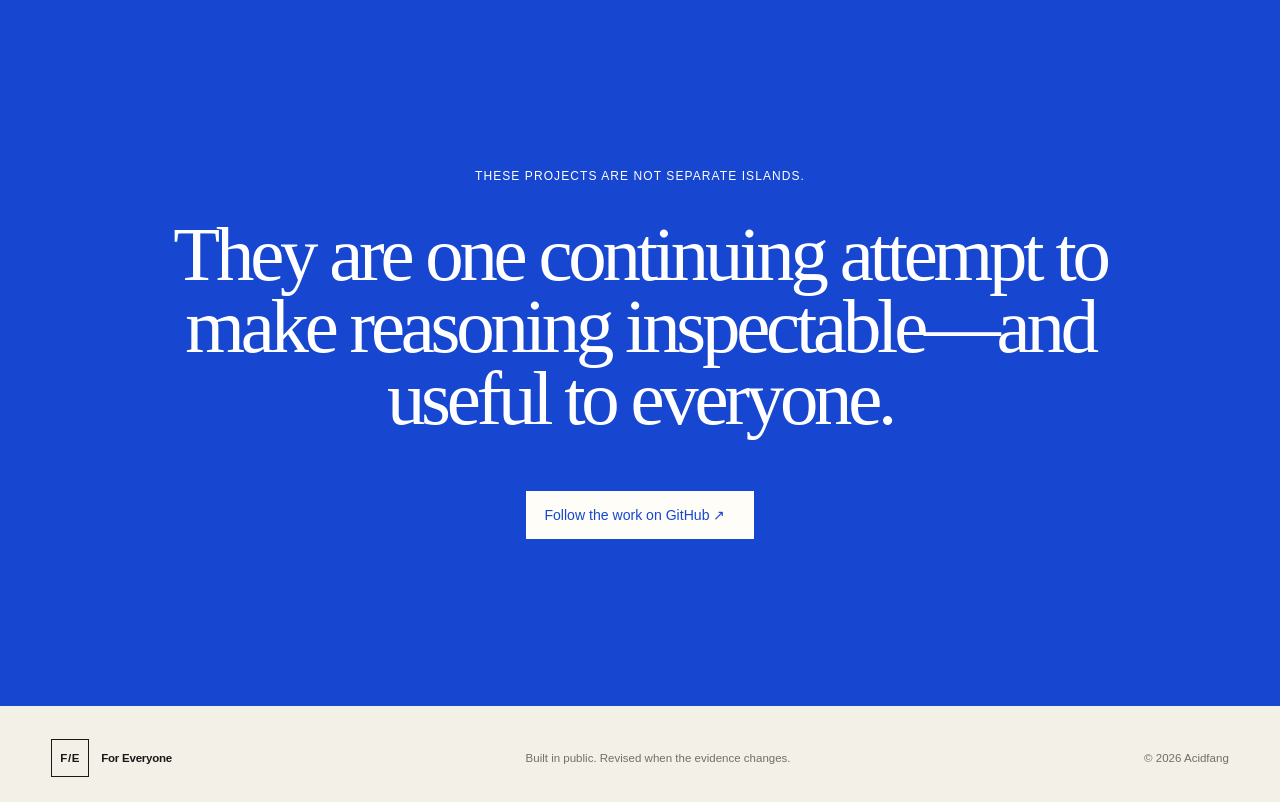
==== commit d1d868b0: "Publish source-addressed Hebrew Bible reader and template translation adapter" ====
--- a/index.html
+++ b/index.html
@@ -19,6 +19,7 @@
     </a>
     <button class="menu-toggle" aria-expanded="false" aria-controls="site-nav">Menu</button>
     <nav id="site-nav" aria-label="Main navigation">
+      <a href="hebrew-bible/">Hebrew Bible</a>
       <a href="#latest">Latest</a>
       <a href="#method">Method</a>
       <a href="#chronology">Endeavours</a>
